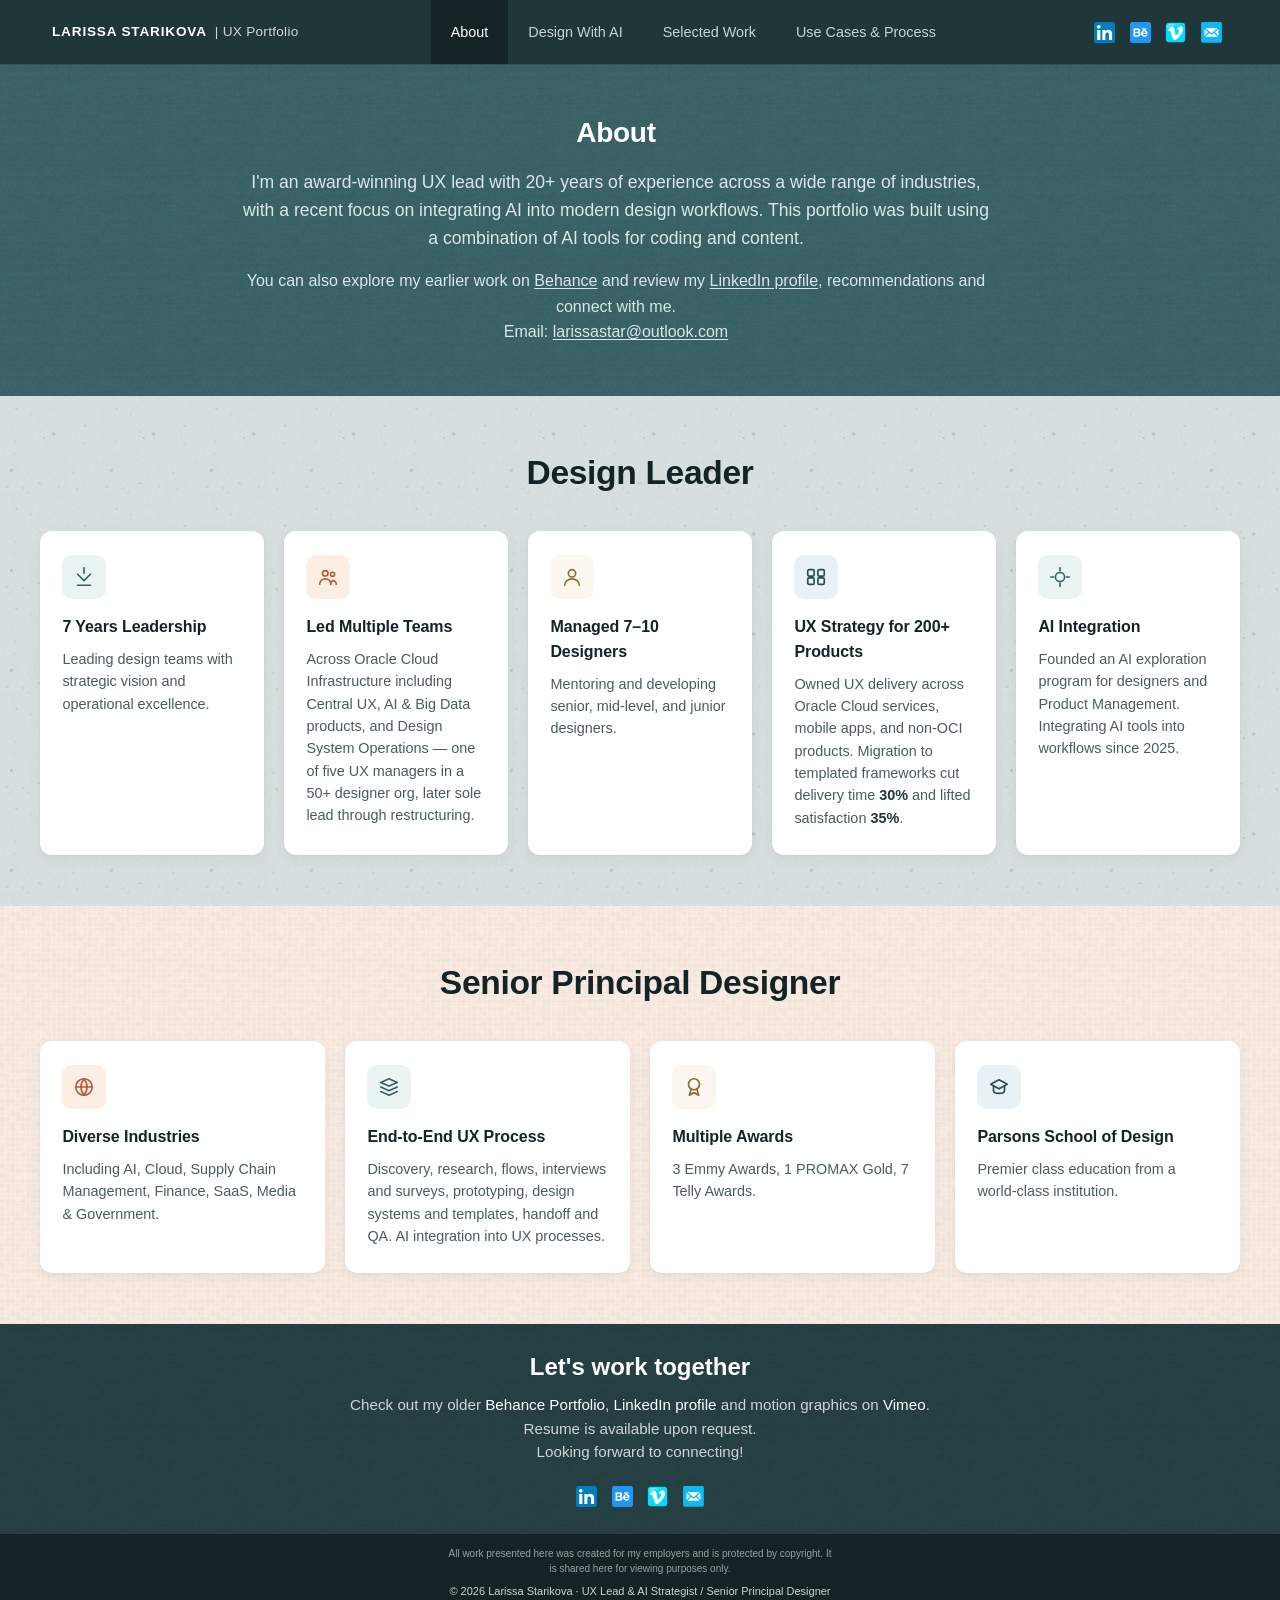
==== index.html @ 0d2e63d5 "hp-top section update" ====
<!DOCTYPE html>
<html lang="en">
<head>
    <meta charset="UTF-8">
    <meta name="viewport" content="width=device-width, initial-scale=1.0">
    <meta name="description" content="UX portfolio of Larissa Starikova — Senior UX Manager and Principal Designer. 20+ years across AI, enterprise, finance, healthcare, and media.">
    <title>Larissa Starikova | UX Portfolio</title>
    <link rel="stylesheet" href="css/style.css">
    <style>
        /* Page-specific styles for About hero */
        .about-hero {
            background-color: #447379;
            background-image: url('../images/textures/cotton.png');
            background-blend-mode: overlay;
            background-repeat: repeat;
            color: #ffffff;
            padding: 3.2rem 1.25rem;
            text-align: center;
        }
        
        .about-hero__inner {
            max-width: var(--max-w);
            margin: 0 auto;
        }
        
        .about-hero__copy {
            max-width: 760px;
            margin: 0 auto;
        }
        
        .about-hero__header {
            font-size: clamp(1.4rem, 2.5vw, 1.75rem);
            font-weight: 700;
            color: #ffffff;
            margin: 0 0 1rem;
            letter-spacing: -0.01em;
            line-height: 1.3;
        }
        
        .about-hero__lead {
            font-size: 1.1rem;
            line-height: 1.6;
            color: #D9E8E9;
            margin: 0 0 1rem;
        }
        
        .about-hero__text {
            font-size: 1rem;
            line-height: 1.6;
            color: #D9E8E9;
            margin: 0 0 1rem;
        }
        
        .about-hero__email {
            font-size: 1rem;
            line-height: 1.6;
            color: #D9E8E9;
            margin: 0;
        }
        
        .about-hero__links {
            font-size: 1rem;
            line-height: 1.6;
            color: #D9E8E9;
            margin: 0.5rem 0 0;
        }
        
        .about-hero__links a {
            color: #D9E8E9;
            text-decoration: underline;
            text-underline-offset: 2px;
        }
        
        .about-hero__links a:hover {
            color: #ffffff;
            text-decoration: underline;
        }
        
        .about-hero__email a {
            color: #D9E8E9;
            text-decoration: underline;
            text-underline-offset: 2px;
        }
        
        .about-hero__email a:hover {
            color: #ffffff;
            text-decoration: underline;
        }
        
        /* Reduce padding on about sections by 20% */
        .about-section {
            padding: 3.2rem 1.25rem;
        }
        
        .about-section--leader {
            position: relative;
            background-color: var(--pastel-mint);
            background-image: url('../images/textures/speckles.png');
            background-blend-mode: multiply;
            background-repeat: repeat;
            z-index: 1;
        }
        
        .about-section--leader::before {
            content: "";
            position: absolute;
            inset: 0;
            background-image: url('../images/textures/speckles.png');
            background-blend-mode: multiply;
            background-repeat: repeat;
            opacity: 0.85;
            pointer-events: none;
            z-index: -1;
        }
        
        .about-section--principal {
            position: relative;
            background-color: var(--pastel-peach);
            background-image: url('../images/textures/mosaic.png');
            background-blend-mode: multiply;
            background-repeat: repeat;
            z-index: 1;
        }
        
        .about-section--principal::before {
            content: "";
            position: absolute;
            inset: 0;
            background-image: url('../images/textures/mosaic.png');
            background-blend-mode: multiply;
            background-repeat: repeat;
            opacity: 0.8;
            pointer-events: none;
            z-index: -1;
        }
        
        .about-section__head {
            text-align: center;
            margin-bottom: 2rem;
        }
    </style>
</head>
<body>

    <a class="skip-link" href="#main">Skip to content</a>

    <!-- =====================================================
         Main Navigation (SHARED COMPONENT)
         ===================================================== -->
    <nav class="main-nav" aria-label="Primary">
        <div class="main-nav__inner">
            <div style="display:flex; align-items:center; gap:.25rem;">
                <button id="menu-toggle" class="menu-toggle" aria-label="Open menu" aria-controls="mobile-menu" aria-expanded="false">
                    <svg xmlns="http://www.w3.org/2000/svg" viewBox="0 0 24 24" fill="none" stroke="currentColor" stroke-width="2" stroke-linecap="round" stroke-linejoin="round" aria-hidden="true">
                        <line x1="4" y1="6" x2="20" y2="6"></line>
                        <line x1="4" y1="12" x2="20" y2="12"></line>
                        <line x1="4" y1="18" x2="20" y2="18"></line>
                    </svg>
                </button>
                <a href="index.html" class="main-nav__brand" style="text-decoration:none; color:inherit;">
                    Larissa Starikova
                    <span class="main-nav__brand-divider" style="color: rgb(255, 255, 255); opacity: 0.8">| UX Portfolio</span>
                </a>
            </div>

            <ul class="main-nav__links" role="menubar">
                <li role="none"><a href="index.html" role="menuitem" class="main-nav__link is-active" aria-current="page">About</a></li>
                <li role="none"><a href="design-ai.html" role="menuitem" class="main-nav__link">Design With AI</a></li>
                <li role="none"><a href="selected-work/" role="menuitem" class="main-nav__link">Selected Work</a></li>
                <li role="none"><a href="use-cases/" role="menuitem" class="main-nav__link">Use Cases &amp; Process</a></li>
            </ul>

            <div class="main-nav__social" aria-label="External profiles">
                <a class="social-link" href="https://www.linkedin.com/in/larissastarikova/" target="_blank" rel="noopener noreferrer" aria-label="LinkedIn">
                    <img src="images/shared/linkedin-logo.svg" alt="LinkedIn" class="social-icon">
                </a>
                <a class="social-link" href="https://www.behance.net/deeporange" target="_blank" rel="noopener noreferrer" aria-label="Behance">
                    <img src="images/shared/behance-good.png" alt="Behance" class="social-icon">
                </a>
                <a class="social-link" href="https://vimeo.com/deeporange/videos" target="_blank" rel="noopener noreferrer" aria-label="Vimeo">
                    <img src="images/shared/vimeo-logo.svg" alt="Vimeo" class="social-icon">
                </a>
                <a class="social-link" href="mailto:larissastar@outlook.com" aria-label="Email">
                    <img src="images/shared/email-icon.svg" alt="Email" class="social-icon">
                </a>
            </div>
        </div>
    </nav>

    <!-- =====================================================
         Mobile Menu (SHARED COMPONENT)
         ===================================================== -->
    <div id="mobile-menu" class="mobile-menu" role="dialog" aria-modal="true" aria-label="Site menu">
        <div class="mobile-menu__head">
            <div class="mobile-menu__brand">
                <div class="mobile-menu__brand-name">Larissa Starikova</div>
                <div class="mobile-menu__brand-sub">UX Portfolio</div>
            </div>
            <button id="mobile-menu-close" class="mobile-menu__close" aria-label="Close menu">
                <svg xmlns="http://www.w3.org/2000/svg" width="24" height="24" viewBox="0 0 24 24" fill="none" stroke="currentColor" stroke-width="2" stroke-linecap="round" stroke-linejoin="round" aria-hidden="true">
                    <line x1="18" y1="6" x2="6" y2="18"></line>
                    <line x1="6" y1="6" x2="18" y2="18"></line>
                </svg>
            </button>
        </div>
        <ul class="mobile-menu__list">
            <li><a href="index.html" class="mobile-menu__link is-active" aria-current="page">About</a></li>
            <li><a href="design-ai.html" class="mobile-menu__link">Design With AI</a></li>
            <li><a href="selected-work/" class="mobile-menu__link">Selected Work</a></li>
            <li><a href="use-cases/" class="mobile-menu__link">Use Cases &amp; Process</a></li>
        </ul>
    </div>

    <!-- =====================================================
         Main Content - About Page
         ===================================================== -->
    <main id="main">

        <!-- About Hero -->
        <section class="about-hero">
            <div class="about-hero__inner">
                <div class="about-hero__copy">
                    <h1 class="about-hero__header">About</h1>
                    <p class="about-hero__lead">I'm an award-winning UX lead with 20+ years of experience across a wide range of industries, with a recent focus on integrating AI into modern design workflows. This portfolio was built using a combination of AI tools for coding and content.</p>
                    <p class="about-hero__links">You can also explore my earlier work on <a href="https://www.behance.net/deeporange" target="_blank" rel="noopener noreferrer">Behance</a> and review my <a href="https://www.linkedin.com/in/larissastarikova/" target="_blank" rel="noopener noreferrer">LinkedIn profile</a>, recommendations and connect with me.</p>
                    <p class="about-hero__email">Email: <a href="mailto:larissastar@outlook.com">larissastar@outlook.com</a></p>
                </div>
            </div>
        </section>

        <!-- Section: Design Leader (mint pastel with speckles texture) -->
        <section class="about-section about-section--leader" aria-labelledby="leader-title">
            <div class="about-section__inner">
                <header class="about-section__head">
                    <h2 class="about-section__title" id="leader-title">Design Leader</h2>
                </header>

                <div class="about-cards about-cards--5">
                    <article class="about-card">
                        <div class="about-card__icon about-card__icon--mint" aria-hidden="true">
                            <svg viewBox="0 0 24 24" width="22" height="22" fill="none" stroke="currentColor" stroke-width="1.8" stroke-linecap="round" stroke-linejoin="round"><path d="M12 2v6"></path><path d="M5 9l7 7 7-7"></path><path d="M5 21h14"></path></svg>
                        </div>
                        <h3 class="about-card__title">7 Years Leadership</h3>
                        <p class="about-card__text">Leading design teams with strategic vision and operational excellence.</p>
                    </article>

                    <article class="about-card">
                        <div class="about-card__icon about-card__icon--peach" aria-hidden="true">
                            <svg viewBox="0 0 24 24" width="22" height="22" fill="none" stroke="currentColor" stroke-width="1.8" stroke-linecap="round" stroke-linejoin="round"><circle cx="9" cy="8" r="3"></circle><circle cx="17" cy="9" r="2.2"></circle><path d="M3 20c0-3.5 2.7-6 6-6s6 2.5 6 6"></path><path d="M15 20c0-2.3 1.5-4 3-4s3 1.7 3 4"></path></svg>
                        </div>
                        <h3 class="about-card__title">Led Multiple Teams</h3>
                        <p class="about-card__text">Across Oracle Cloud Infrastructure including Central UX, AI &amp; Big Data products, and Design System Operations &mdash; one of five UX managers in a 50+ designer org, later sole lead through restructuring.</p>
                    </article>

                    <article class="about-card">
                        <div class="about-card__icon about-card__icon--cream" aria-hidden="true">
                            <svg viewBox="0 0 24 24" width="22" height="22" fill="none" stroke="currentColor" stroke-width="1.8" stroke-linecap="round" stroke-linejoin="round"><circle cx="12" cy="8" r="4"></circle><path d="M4 21c0-4 4-7 8-7s8 3 8 7"></path></svg>
                        </div>
                        <h3 class="about-card__title">Managed 7&ndash;10 Designers</h3>
                        <p class="about-card__text">Mentoring and developing senior, mid-level, and junior designers.</p>
                    </article>

                    <article class="about-card">
                        <div class="about-card__icon about-card__icon--blue" aria-hidden="true">
                            <svg viewBox="0 0 24 24" width="22" height="22" fill="none" stroke="currentColor" stroke-width="1.8" stroke-linecap="round" stroke-linejoin="round"><rect x="3" y="4" width="7" height="7" rx="1.5"></rect><rect x="14" y="4" width="7" height="7" rx="1.5"></rect><rect x="3" y="13" width="7" height="7" rx="1.5"></rect><rect x="14" y="13" width="7" height="7" rx="1.5"></rect></svg>
                        </div>
                        <h3 class="about-card__title">UX Strategy for 200+ Products</h3>
                        <p class="about-card__text">Owned UX delivery across Oracle Cloud services, mobile apps, and non-OCI products. Migration to templated frameworks cut delivery time <strong>30%</strong> and lifted satisfaction <strong>35%</strong>.</p>
                    </article>

                    <article class="about-card">
                        <div class="about-card__icon about-card__icon--mint" aria-hidden="true">
                            <svg viewBox="0 0 24 24" width="22" height="22" fill="none" stroke="currentColor" stroke-width="1.8" stroke-linecap="round" stroke-linejoin="round"><path d="M12 2v3"></path><path d="M12 19v3"></path><path d="M2 12h3"></path><path d="M19 12h3"></path><circle cx="12" cy="12" r="5"></circle></svg>
                        </div>
                        <h3 class="about-card__title">AI Integration</h3>
                        <p class="about-card__text">Founded an AI exploration program for designers and Product Management. Integrating AI tools into workflows since 2025.</p>
                    </article>
                </div>
            </div>
        </section>

        <!-- Section: Senior Principal Designer (peach pastel with mosaic texture) -->
        <section class="about-section about-section--principal" aria-labelledby="principal-title">
            <div class="about-section__inner">
                <header class="about-section__head">
                    <h2 class="about-section__title" id="principal-title">Senior Principal Designer</h2>
                </header>

                <div class="about-cards about-cards--4">
                    <article class="about-card">
                        <div class="about-card__icon about-card__icon--peach" aria-hidden="true">
                            <svg viewBox="0 0 24 24" width="22" height="22" fill="none" stroke="currentColor" stroke-width="1.8" stroke-linecap="round" stroke-linejoin="round"><circle cx="12" cy="12" r="9"></circle><path d="M3 12h18"></path><path d="M12 3a14 14 0 0 1 0 18"></path><path d="M12 3a14 14 0 0 0 0 18"></path></svg>
                        </div>
                        <h3 class="about-card__title">Diverse Industries</h3>
                        <p class="about-card__text">Including AI, Cloud, Supply Chain Management, Finance, SaaS, Media &amp; Government.</p>
                    </article>

                    <article class="about-card">
                        <div class="about-card__icon about-card__icon--mint" aria-hidden="true">
                            <svg viewBox="0 0 24 24" width="22" height="22" fill="none" stroke="currentColor" stroke-width="1.8" stroke-linecap="round" stroke-linejoin="round"><path d="M3 7l9-4 9 4-9 4-9-4z"></path><path d="M3 12l9 4 9-4"></path><path d="M3 17l9 4 9-4"></path></svg>
                        </div>
                        <h3 class="about-card__title">End-to-End UX Process</h3>
                        <p class="about-card__text">Discovery, research, flows, interviews and surveys, prototyping, design systems and templates, handoff and QA. AI integration into UX processes.</p>
                    </article>

                    <article class="about-card">
                        <div class="about-card__icon about-card__icon--cream" aria-hidden="true">
                            <svg viewBox="0 0 24 24" width="22" height="22" fill="none" stroke="currentColor" stroke-width="1.8" stroke-linecap="round" stroke-linejoin="round"><circle cx="12" cy="9" r="6"></circle><path d="M9 14l-2 7 5-3 5 3-2-7"></path></svg>
                        </div>
                        <h3 class="about-card__title">Multiple Awards</h3>
                        <p class="about-card__text">3 Emmy Awards, 1 PROMAX Gold, 7 Telly Awards.</p>
                    </article>

                    <article class="about-card">
                        <div class="about-card__icon about-card__icon--blue" aria-hidden="true">
                            <svg viewBox="0 0 24 24" width="22" height="22" fill="none" stroke="currentColor" stroke-width="1.8" stroke-linecap="round" stroke-linejoin="round"><path d="M3 9l9-5 9 5-9 5-9-5z"></path><path d="M6 11v5c0 1.7 2.7 3 6 3s6-1.3 6-3v-5"></path></svg>
                        </div>
                        <h3 class="about-card__title">Parsons School of Design</h3>
                        <p class="about-card__text">Premier class education from a world-class institution.</p>
                    </article>
                </div>
            </div>
        </section>

    </main>

    <!-- =====================================================
         Footer (SHARED COMPONENT)
         ===================================================== -->
    <footer class="site-footer" aria-labelledby="footer-title">
        <div class="site-footer__band">
            <h2 id="footer-title" class="site-footer__title">Let's work together</h2>
            <p class="site-footer__text">Check out my older <a class="footer-style-link" href="https://www.behance.net/deeporange" target="_blank" rel="noopener noreferrer">Behance Portfolio</a>, <a class="footer-style-link" href="https://www.linkedin.com/in/larissastarikova/" target="_blank" rel="noopener noreferrer">LinkedIn profile</a> and motion graphics on <a class="footer-style-link" href="https://vimeo.com/deeporange/videos" target="_blank" rel="noopener noreferrer">Vimeo</a>.<br>Resume is available upon request.<br>Looking forward to connecting!</p>

            <div class="site-footer__social" aria-label="Get in touch">
                <a class="social-link" href="https://www.linkedin.com/in/larissastarikova/" target="_blank" rel="noopener noreferrer" aria-label="LinkedIn">
                    <img src="images/shared/linkedin-logo.svg" alt="LinkedIn" class="social-icon">
                </a>
                <a class="social-link" href="https://www.behance.net/deeporange" target="_blank" rel="noopener noreferrer" aria-label="Behance">
                    <img src="images/shared/behance-good.png" alt="Behance" class="social-icon">
                </a>
                <a class="social-link" href="https://vimeo.com/deeporange/videos" target="_blank" rel="noopener noreferrer" aria-label="Vimeo">
                    <img src="images/shared/vimeo-logo.svg" alt="Vimeo" class="social-icon">
                </a>
                <a class="social-link" href="mailto:larissastar@outlook.com" aria-label="Email">
                    <img src="images/shared/email-icon.svg" alt="Email" class="social-icon">
                </a>
            </div>
        </div>
        <div class="site-footer__meta">
            <p class="site-footer__disclaimer">All work presented here was created for my employers and is protected by copyright. It is shared here for viewing purposes only.</p>
            <p class="site-footer__copyright">&copy; 2026 Larissa Starikova · UX Lead &amp; AI Strategist / Senior Principal Designer</p>
        </div>
    </footer>

    <!-- Shared Main Script -->
    <script src="js/main.js" defer></script>
</body>
</html>
---- css/style.css ----
/* =====================================================================
   Larissa Starikova — UX Portfolio
   Stylesheet
   ===================================================================== */

:root {
    --c-50:  #eef5f5;
    --c-100: #d9e8e9;
    --c-200: #c4dbde;
    --c-300: #afced2;
    --c-400: #9ac1c6;
    --c-500: #85b5ba;
    --c-600: #70a8ae;
    --c-700: #5b9ba3;
    --c-800: #50878e;
    --c-900: #447379;
    --c-1000: #385f64;
    --c-1100: #2c4b4f;
    --c-1200: #20373a;
    --c-1300: #142325;
    --c-1400: #0b0e0d;

    --bg:           #ffffff;
    --bg-soft:      var(--c-50);
    --surface:      #ffffff;
    --border:       #e3ecee;
    --border-strong:#cfdde0;

    --text:         var(--c-1300);
    --text-muted:   #4a5b5e;
    --text-inverse: #ffffff;

    --nav-bg:       var(--c-1200);
    --nav-bg-active:var(--c-1300);
    --nav-link:     #c8d5d6;
    --nav-link-hover:#ffffff;

    --accent:       var(--c-1000);
    --accent-hover: var(--c-1100);
    --accent-soft:  var(--c-100);

    --font-stack:   Arial, "Helvetica Neue", Helvetica, "Liberation Sans", "Nimbus Sans", sans-serif;

    --max-w:        1200px;
    --nav-h:        64px;
    --subnav-h:     48px;

    --ease:         cubic-bezier(0.2, 0.9, 0.4, 1.05);

    /* Amazon Pharmacy colors */
    --amazon-light-green: #e8f5e9;
    --amazon-light-pink: #fce4ec;
    --amazon-blue-bg: #E6F8FC;
    --amazon-teal-btn: #00a8a1;
    --amazon-teal-btn-hover: #008f89;

    /* Reusable Section Color Palette */
    --bg-subtle-mint:   #F3F8F5;
    --bg-warm-cream:    #FDF6F0;
    --bg-muted-teal:    #D9E8E9;
    --bg-soft-pink:     #FCE4EC;
    --bg-white:         #FFFFFF;
    --bg-soft-lavender: #EFE6EE;
    --bg-sky-blue:      #E6F8FC;
    --bg-pale-sage:     #DFECE7;
}

*,
*::before,
*::after {
    box-sizing: border-box;
}

html {
    -webkit-text-size-adjust: 100%;
    scroll-behavior: smooth;
}

body {
    margin: 0;
    font-family: var(--font-stack);
    font-weight: 400;
    font-style: normal;
    background-color: var(--bg);
    color: var(--text);
    line-height: 1.55;
    -webkit-font-smoothing: antialiased;
    -moz-osx-font-smoothing: grayscale;
    overflow-x: hidden; /* Prevents scrollbars from bleed effects */
}

img,
svg {
    display: block;
    max-width: 100%;
}

/* Social icon sizing */
.social-icon {
    height: 21px;
    width: auto;
    display: block;
    transition: opacity 0.2s var(--ease), transform 0.2s var(--ease);
}

.social-icon--behance {
    filter: brightness(0) saturate(100%) invert(13%) sepia(86%) saturate(6576%) hue-rotate(197deg) brightness(95%) contrast(101%);
}

.social-link:hover .social-icon {
    opacity: 0.75;
    transform: translateY(-2px);
}

a {
    color: var(--accent);
    text-decoration: none;
}

a:hover {
    text-decoration: underline;
}

.regular-link,
.footer-style-link {
    font-weight: 400;
    color: inherit;
    opacity: 0.78;
    text-decoration: none;
    transition: opacity 0.2s var(--ease);
}

.regular-link:hover,
.footer-style-link:hover {
    text-decoration: underline;
    opacity: 1;
}

.skip-link {
    position: absolute;
    top: -100px;
    left: 0;
    background: var(--c-1300);
    color: #fff;
    padding: 0.75rem 1rem;
    z-index: 100;
    font-weight: 700;
}

.skip-link:focus {
    top: 0;
}

:focus-visible {
    outline: 3px solid var(--c-700);
    outline-offset: 2px;
    border-radius: 2px;
}

.container {
    max-width: var(--max-w);
    margin: 0 auto;
    padding: 0 1.25rem;
}

.sr-only {
    position: absolute;
    width: 1px;
    height: 1px;
    padding: 0;
    margin: -1px;
    overflow: hidden;
    clip: rect(0, 0, 0, 0);
    white-space: nowrap;
    border: 0;
}

/* =====================================================================
   Main navigation
   ===================================================================== */
.main-nav {
    position: sticky;
    top: 0;
    z-index: 50;
    width: 100%;
    height: var(--nav-h);
    background-color: var(--nav-bg);
    color: #fff;
    box-shadow: 0 1px 0 rgba(0, 0, 0, 0.15);
}

.main-nav__inner {
    display: flex;
    align-items: center;
    justify-content: space-between;
    height: 100%;
    max-width: var(--max-w);
    margin: 0 auto;
    padding: 0 0.75rem;
    gap: 0.75rem;
}

.main-nav__brand {
    display: flex;
    align-items: center;
    gap: 0.5rem;
    color: #fff;
    font-weight: 700;
    font-size: 0.85rem;
    letter-spacing: 0.06em;
    text-transform: uppercase;
    white-space: nowrap;
}

.main-nav__brand-divider {
    color: var(--c-400);
    font-weight: 400;
    text-transform: none;
    letter-spacing: 0.02em;
}

.menu-toggle {
    display: none;
    background: transparent;
    border: 0;
    color: #fff;
    padding: 0.5rem;
    margin-right: 0.25rem;
    cursor: pointer;
    border-radius: 4px;
}

.menu-toggle:hover {
    background: rgba(255, 255, 255, 0.08);
}

.menu-toggle svg {
    width: 24px;
    height: 24px;
}

.main-nav__links {
    display: flex;
    align-items: stretch;
    height: 100%;
    list-style: none;
    margin: 0;
    padding: 0;
    gap: 0;
}

.main-nav__links > li {
    display: flex;
    align-items: stretch;
    height: 100%;
}

.main-nav__link {
    display: flex;
    align-items: center;
    height: 100%;
    padding: 0 1.25rem;
    color: var(--nav-link);
    font-size: 0.9rem;
    font-weight: 400;
    text-decoration: none;
    white-space: nowrap;
    cursor: pointer;
    transition: color 0.2s var(--ease), background-color 0.2s var(--ease);
    border: 0;
    background: transparent;
    font-family: inherit;
}

.main-nav__link:hover {
    color: var(--nav-link-hover);
    text-decoration: none;
}

.main-nav__link.is-active {
    color: var(--nav-link-hover);
    background-color: var(--nav-bg-active);
}

.main-nav__social {
    display: flex;
    align-items: center;
    gap: 0.1rem;
    flex-shrink: 0;
}

.social-link {
    display: inline-flex;
    align-items: center;
    justify-content: center;
    padding: 0 0.4rem;
    color: var(--nav-link);
    font-size: 0.85rem;
    font-weight: 700;
    text-decoration: none;
    transition: color 0.2s var(--ease);
}

.social-link:hover,
.social-link:focus-visible {
    color: #ffffff;
    background: transparent;
    text-decoration: none;
}

/* =====================================================================
   Mobile menu
   ===================================================================== */
.mobile-menu {
    position: fixed;
    inset: 0;
    z-index: 60;
    background: var(--nav-bg);
    color: #fff;
    transform: translateX(-100%);
    transition: transform 0.3s var(--ease);
    visibility: hidden;
}

.mobile-menu.is-open {
    transform: translateX(0);
    visibility: visible;
}

.mobile-menu__head {
    display: flex;
    justify-content: space-between;
    align-items: flex-start;
    padding: 1rem 1.25rem 0;
}

.mobile-menu__brand {
    line-height: 1.3;
}

.mobile-menu__brand-name {
    font-weight: 700;
    font-size: 1rem;
    letter-spacing: 0.06em;
    text-transform: uppercase;
}

.mobile-menu__brand-sub {
    font-weight: 400;
    font-size: 0.8rem;
    letter-spacing: 0.06em;
    text-transform: uppercase;
    opacity: 0.8;
}

.mobile-menu__close {
    background: transparent;
    border: 0;
    color: #fff;
    padding: 0.5rem;
    cursor: pointer;
    border-radius: 4px;
}

.mobile-menu__close:hover {
    background: rgba(255, 255, 255, 0.08);
}

.mobile-menu__list {
    list-style: none;
    margin: 2rem 0 0;
    padding: 0 1.25rem;
    display: flex;
    flex-direction: column;
    gap: 1.5rem;
}

.mobile-menu__link {
    color: #fff;
    font-size: 1.05rem;
    font-weight: 700;
    cursor: pointer;
    background: transparent;
    border: 0;
    padding: 0;
    text-align: left;
    font-family: inherit;
}

.mobile-menu__link:hover {
    color: var(--c-300);
}

/* =====================================================================
   Secondary (sub) navigation
   ===================================================================== */
.sub-nav {
    position: sticky;
    top: var(--nav-h);
    z-index: 40;
    width: 100%;
    height: var(--subnav-h);
    background-color: var(--bg);
    border-bottom: 1px solid var(--c-1300);
    display: none;
    transition: box-shadow 0.25s var(--ease);
}

.sub-nav.is-visible {
    display: block;
}

.sub-nav.has-shadow {
    box-shadow: 0 2px 6px rgba(0, 0, 0, 0.08);
}

.sub-nav__inner {
    position: relative;
    display: flex;
    align-items: center;
    height: 100%;
    max-width: var(--max-w);
    margin: 0 auto;
    padding: 0 1rem;
}

.sub-nav__scroller {
    flex: 1;
    height: 100%;
    overflow-x: auto;
    scroll-behavior: smooth;
    -ms-overflow-style: none;
    scrollbar-width: none;
}

.sub-nav__scroller::-webkit-scrollbar {
    display: none;
}

.sub-nav__list {
    display: flex;
    align-items: stretch;
    height: 100%;
    list-style: none;
    margin: 0;
    padding: 0;
    white-space: nowrap;
}

.sub-nav__list > li {
    display: flex;
    align-items: stretch;
    height: 100%;
}

.sub-nav__link {
    position: relative;
    display: inline-flex;
    align-items: center;
    height: 100%;
    padding: 0 1.1rem;
    color: var(--c-1100);
    font-size: 0.875rem;
    font-weight: 400;
    text-decoration: none;
    cursor: pointer;
    background: transparent;
    border: 0;
    font-family: inherit;
}

.sub-nav__link:hover {
    color: var(--c-1300);
    text-decoration: none;
}

.sub-nav__link.is-active {
    color: var(--c-1300);
}

.sub-nav__link.is-active::after {
    content: "";
    position: absolute;
    left: 0.4rem;
    right: 0.4rem;
    bottom: -1px;
    height: 3px;
    background-color: var(--c-1300);
}

.sub-nav__arrow {
    position: absolute;
    top: 50%;
    transform: translateY(-50%);
    z-index: 2;
    width: 32px;
    height: 32px;
    background: #fff;
    color: var(--c-1100);
    border: 1px solid var(--border-strong);
    border-radius: 999px;
    box-shadow: 0 1px 3px rgba(0, 0, 0, 0.08);
    display: flex;
    align-items: center;
    justify-content: center;
    cursor: pointer;
    opacity: 0;
    pointer-events: none;
    transition: opacity 0.2s var(--ease), color 0.2s var(--ease);
}

.sub-nav__arrow:hover {
    color: var(--c-1300);
}

.sub-nav__arrow svg {
    width: 16px;
    height: 16px;
}

.sub-nav__arrow.is-visible {
    opacity: 1;
    pointer-events: auto;
}

.sub-nav__arrow--left  { left: 0; }
.sub-nav__arrow--right { right: 0; }

/* =====================================================================
   Pages & Placeholders
   ===================================================================== */
.page {
    display: none;
}

.page.is-active {
    display: block;
}

.placeholder {
    min-height: calc(100vh - var(--nav-h) - var(--subnav-h));
    display: flex;
    align-items: center;
    justify-content: center;
    background: linear-gradient(180deg, var(--c-50) 0%, #ffffff 100%);
    padding: 4rem 1.25rem;
}

.placeholder__inner {
    max-width: 560px;
    text-align: center;
}

.placeholder__eyebrow {
    display: inline-block;
    font-size: 0.72rem;
    font-weight: 700;
    letter-spacing: 0.16em;
    text-transform: uppercase;
    color: var(--c-1000);
    background: var(--c-100);
    padding: 0.4rem 0.8rem;
    border-radius: 999px;
    margin-bottom: 1.25rem;
}

.placeholder__title {
    font-size: clamp(1.75rem, 3.5vw, 2.5rem);
    font-weight: 700;
    color: var(--c-1300);
    margin: 0 0 0.75rem;
    letter-spacing: -0.01em;
}

.placeholder__text {
    color: var(--text-muted);
    font-size: 1rem;
    margin: 0 auto;
    max-width: 44ch;
}

.placeholder__rule {
    width: 48px;
    height: 4px;
    background: var(--c-1000);
    margin: 1.5rem auto 1.25rem;
    border-radius: 2px;
}

/* =====================================================================
   About page
   ===================================================================== */
:root {
    --pastel-mint:  #eaf5f3;
    --pastel-peach: #fdeee4;
    --pastel-cream: #fbf6ee;
    --pastel-blue:  #e8f1f5;
}

.about-hero {
    background-color: #447379;
    background-image: url('../images/textures/cotton.png');
    background-blend-mode: overlay;
    background-repeat: repeat;
    color: #ffffff;
    padding: 3rem 1.25rem 3.5rem;
}

.about-hero__inner {
    max-width: var(--max-w);
    margin: 0 auto;
    display: grid;
    grid-template-columns: 1fr auto;
    align-items: center;
    gap: 3rem;
}

.about-hero__copy {
    max-width: 640px;
}

.about-hero__lead {
    font-size: clamp(1.1rem, 1.8vw, 1.25rem);
    line-height: 1.45;
    color: rgba(255, 255, 255, 0.78);
    margin: 0 0 1.25rem;
    text-wrap: pretty;
    font-weight: 400;
}

.about-hero__lead strong {
    color: #ffffff;
    font-weight: 700;
}

.about-hero__note {
    font-size: 0.9rem;
    line-height: 1.6;
    color: rgba(255, 255, 255, 0.78);
    margin: 0 0 1rem;
    text-wrap: pretty;
}

.about-hero__note-label {
    color: #ffffff;
    font-weight: 700;
}

.about-hero__links {
    font-size: 0.9rem;
    line-height: 1.6;
    margin: 0;
    color: rgba(255, 255, 255, 0.78);
}

.about-hero__links .footer-style-link {
    color: #ffffff;
    opacity: 1;
    font-weight: 400;
}

.about-hero__mark {
    width: 160px;
    height: 160px;
    border-radius: 50%;
    background: linear-gradient(135deg, var(--c-700) 0%, var(--c-900) 100%);
    display: flex;
    align-items: center;
    justify-content: center;
    flex-shrink: 0;
    box-shadow: 0 16px 40px rgba(0, 0, 0, 0.25);
}

.about-hero__mark-inner {
    width: 134px;
    height: 134px;
    border-radius: 50%;
    background: rgba(255, 255, 255, 0.08);
    border: 1px solid rgba(255, 255, 255, 0.2);
    display: flex;
    align-items: center;
    justify-content: center;
    color: #ffffff;
    font-size: 2.4rem;
    font-weight: 700;
    letter-spacing: 0.08em;
}

.about-section {
    padding: 4rem 1.25rem;
}

.about-section--leader {
    position: relative;
    background-color: var(--pastel-mint);
    z-index: 1;
}

.about-section--leader::before {
    content: "";
    position: absolute;
    inset: 0;
    background-image: url('../images/textures/speckles.png');
    background-blend-mode: multiply;
    background-repeat: repeat;
    opacity: 0.85;
    pointer-events: none;
    z-index: -1;
}

.about-section--principal {
    position: relative;
    background-color: var(--pastel-peach);
    z-index: 1;
}

.about-section--principal::before {
    content: "";
    position: absolute;
    inset: 0;
    background-image: url('../images/textures/mosaic.png');
    background-blend-mode: multiply;
    background-repeat: repeat;
    opacity: 0.8;
    pointer-events: none;
    z-index: -1;
}

.about-section__inner {
    max-width: var(--max-w);
    margin: 0 auto;
}

.about-section__head {
    text-align: center;
    margin-bottom: 2.5rem;
}

.about-section__eyebrow {
    display: inline-block;
    font-size: 0.7rem;
    font-weight: 700;
    letter-spacing: 0.2em;
    text-transform: uppercase;
    color: var(--c-1000);
    margin-bottom: 0.6rem;
}

.about-section__title {
    font-size: clamp(1.6rem, 3vw, 2.1rem);
    font-weight: 700;
    color: var(--c-1300);
    margin: 0;
    letter-spacing: -0.01em;
}

.about-cards {
    display: grid;
    gap: 1.25rem;
}

.about-cards--5 {
    grid-template-columns: repeat(5, 1fr);
}

.about-cards--4 {
    grid-template-columns: repeat(4, 1fr);
}

@media (max-width: 1100px) {
    .about-cards--5 { grid-template-columns: repeat(3, 1fr); }
    .about-cards--4 { grid-template-columns: repeat(2, 1fr); }
}

@media (max-width: 700px) {
    .about-cards--5,
    .about-cards--4 { grid-template-columns: 1fr; }
}

.about-card {
    background: #ffffff;
    border-radius: 12px;
    padding: 1.5rem 1.4rem 1.6rem;
    box-shadow: 0 1px 2px rgba(20, 35, 37, 0.04), 0 4px 14px rgba(20, 35, 37, 0.05);
    transition: transform 0.25s var(--ease), box-shadow 0.25s var(--ease);
}

.about-card:hover {
    transform: translateY(-2px);
    box-shadow: 0 1px 2px rgba(20, 35, 37, 0.05), 0 10px 24px rgba(20, 35, 37, 0.08);
}

.about-card__icon {
    width: 44px;
    height: 44px;
    border-radius: 10px;
    display: flex;
    align-items: center;
    justify-content: center;
    margin-bottom: 1rem;
}

.about-card__icon--mint  { background: var(--pastel-mint);  color: var(--c-1000); }
.about-card__icon--peach { background: var(--pastel-peach); color: #b35a3a; }
.about-card__icon--cream { background: var(--pastel-cream); color: #8a6e2f; }
.about-card__icon--blue  { background: var(--pastel-blue);  color: var(--c-1100); }

.about-card__title {
    font-size: 1rem;
    font-weight: 700;
    color: var(--c-1300);
    margin: 0 0 0.5rem;
    letter-spacing: -0.005em;
}

.about-card__text {
    font-size: 0.9rem;
    line-height: 1.55;
    color: var(--text-muted);
    margin: 0;
    text-wrap: pretty;
}

.about-card__text strong {
    color: var(--c-1200);
    font-weight: 700;
}

/* =====================================================================
   Design with AI page
   ===================================================================== */
.design-ai-hero {
    background: var(--amazon-light-green);
    padding: 3.5rem 1.25rem 3rem;
    text-align: center;
}

.design-ai-title {
    font-size: clamp(1.6rem, 3vw, 2.1rem);
    font-weight: 700;
    color: var(--c-1300);
    margin: 0 0 1rem;
    letter-spacing: -0.01em;
}

.design-ai-overview {
    font-size: 1.1rem;
    line-height: 1.6;
    color: var(--text-muted);
    max-width: 760px;
    margin: 0 auto;
}

.design-ai-section {
    padding: 3rem 0 4rem;
    background: var(--amazon-blue-bg);
}

.design-ai-cards {
    display: grid;
    grid-template-columns: repeat(4, 1fr);
    gap: 1.5rem;
}

@media (max-width: 1100px) {
    .design-ai-cards {
        grid-template-columns: repeat(2, 1fr);
    }
}

@media (max-width: 640px) {
    .design-ai-cards {
        grid-template-columns: 1fr;
    }
}

.design-ai-card {
    background: #ffffff;
    border-radius: 12px;
    overflow: hidden;
    box-shadow: 0 2px 8px rgba(20, 35, 37, 0.08);
    transition: transform 0.25s var(--ease), box-shadow 0.25s var(--ease);
    display: flex;
    flex-direction: column;
}

.design-ai-card:hover {
    transform: translateY(-4px);
    box-shadow: 0 4px 16px rgba(20, 35, 37, 0.12);
}

.design-ai-card__image {
    width: 100%;
    aspect-ratio: 16/9;
    overflow: hidden;
    background: var(--bg-soft);
}

.design-ai-card__thumb {
    width: 100%;
    height: 100%;
    object-fit: cover;
    display: block;
}

.design-ai-card__content {
    padding: 1.25rem;
    flex: 1;
    display: flex;
    flex-direction: column;
}

.design-ai-card__title {
    font-size: 1.1rem;
    font-weight: 700;
    color: var(--c-1300);
    margin: 0 0 0.6rem;
    letter-spacing: -0.005em;
}

.design-ai-card__text {
    font-size: 0.9rem;
    line-height: 1.5;
    color: var(--text-muted);
    margin: 0 0 0.75rem;
    flex: 1;
}

.design-ai-card__tools {
    font-size: 0.8rem;
    color: var(--c-1100);
    margin: 0 0 0.75rem;
    line-height: 1.4;
}

.design-ai-card__note {
    font-style: italic;
    color: var(--text-muted);
    font-size: 0.8rem;
    margin-top: 0.5rem;
}

.design-ai-btn {
    display: inline-block;
    background: var(--amazon-teal-btn);
    color: #ffffff;
    font-family: Arial, sans-serif;
    font-weight: 400;
    font-size: 0.9rem;
    padding: 0.65rem 1.25rem;
    border: none;
    border-radius: 4px;
    text-decoration: none;
    cursor: pointer;
    transition: background 0.2s var(--ease), transform 0.1s var(--ease);
    margin-top: auto;
    text-align: center;
}

.design-ai-btn:hover {
    background: var(--amazon-teal-btn-hover);
    text-decoration: none;
    transform: translateY(-1px);
}

.design-ai-btn:active {
    transform: translateY(0);
}

/* =====================================================================
   Dashboard page
   ===================================================================== */
.dashboard-hero {
    background: var(--c-1200);
    color: #ffffff;
    padding: 2.5rem 1.25rem 2rem;
}

.dashboard-title {
    font-size: clamp(1.5rem, 3vw, 2rem);
    font-weight: 700;
    margin: 0 0 0.5rem;
    color: #ffffff;
}

.dashboard-subtitle {
    font-size: 0.9rem;
    color: rgba(255, 255, 255, 0.78);
    margin: 0;
}

.dashboard-content {
    padding: 2rem 0 3rem;
    background: var(--bg);
}

.dashboard-grid {
    display: grid;
    grid-template-columns: repeat(2, 1fr);
    gap: 1.5rem;
}

@media (max-width: 900px) {
    .dashboard-grid {
        grid-template-columns: 1fr;
    }
}

.dashboard-widget {
    background: #ffffff;
    border-radius: 12px;
    box-shadow: 0 2px 8px rgba(20, 35, 37, 0.08);
    overflow: hidden;
}

.widget-header {
    display: flex;
    justify-content: space-between;
    align-items: center;
    padding: 1rem 1.25rem;
    border-bottom: 1px solid var(--border);
    background: var(--bg-soft);
}

.widget-header h3 {
    font-size: 1rem;
    font-weight: 600;
    color: var(--c-1300);
    margin: 0;
}

.widget-filter {
    background: transparent;
    border: 1px solid var(--border-strong);
    border-radius: 4px;
    padding: 0.35rem 0.75rem;
    font-size: 0.85rem;
    color: var(--c-1100);
    cursor: pointer;
    transition: background 0.2s var(--ease);
}

.widget-filter:hover {
    background: var(--c-100);
}

.widget-body {
    padding: 1.25rem;
}

.dashboard-footer {
    padding: 1.5rem 0 2.5rem;
    text-align: center;
    background: var(--bg);
}

.dashboard-back-btn {
    background: var(--c-1200);
    color: #ffffff;
    font-family: Arial, sans-serif;
    font-weight: 400;
    font-size: 0.95rem;
    padding: 0.75rem 2rem;
    border: none;
    border-radius: 6px;
    cursor: pointer;
    transition: background 0.2s var(--ease);
}

.dashboard-back-btn:hover {
    background: var(--c-1300);
}

/* =====================================================================
   Footer
   ===================================================================== */
.site-footer {
    background-color: var(--c-1100);
    background-image: url('../images/textures/cotton.png');
    background-blend-mode: overlay;
    background-repeat: repeat;
    color: rgba(255, 255, 255, 0.8);
    text-align: center;
}

.site-footer__band {
    padding: 1.5rem 1.25rem 1.25rem;
}

.site-footer__title {
    font-size: 1.5rem;
    font-weight: 700;
    margin: 0 0 0.5rem;
    color: #ffffff;
}

.site-footer__text {
    color: rgba(255, 255, 255, 0.78);
    margin: 0 auto 1rem;
    max-width: 90ch;
    font-size: 0.95rem;
    line-height: 1.55;
}

.site-footer__text .footer-style-link {
    color: #ffffff;
    opacity: 1;
    font-weight: 400;
}

.site-footer__link {
    color: #ffffff;
    font-weight: 700;
    text-decoration: none;
}

.site-footer__link:hover,
.site-footer__link:focus-visible {
    text-decoration: underline;
}

.site-footer__social {
    display: flex;
    justify-content: center;
    align-items: center;
    gap: 0.1rem;
    margin-top: 0.6rem;
}

.site-footer__social .social-link {
    color: rgba(255, 255, 255, 0.8);
    font-size: 1rem;
    padding: 0.4rem;
}

.site-footer__social .social-link:hover,
.site-footer__social .social-link:focus-visible {
    color: #ffffff;
    background: transparent;
    text-decoration: none;
}

.site-footer__meta {
    background: var(--c-1300);
    padding: 0.8rem 1.25rem 0.9rem;
}

.site-footer__disclaimer {
    color: #9aa3a5;
    font-size: 10px;
    line-height: 1.5;
    margin: 0 auto 0.4rem;
    max-width: 70ch;
}

.site-footer__copyright {
    color: rgba(255, 255, 255, 0.8);
    font-size: 11px;
    margin: 0;
}

/* About responsive */
@media (max-width: 640px) {
    .about-hero__inner {
        grid-template-columns: 1fr;
        text-align: left;
    }

    .about-hero__mark {
        width: 110px;
        height: 110px;
    }

    .about-hero__mark-inner {
        width: 92px;
        height: 92px;
        font-size: 1.6rem;
    }
}

/* =====================================================================
   Responsive
   ===================================================================== */
@media (max-width: 860px) {
    .menu-toggle {
        display: inline-flex;
        align-items: center;
        justify-content: center;
    }

    .main-nav__brand {
        display: none;
    }

    .main-nav__links {
        display: none;
    }

    .main-nav__inner {
        justify-content: space-between;
    }
}

@media (max-width: 480px) {
    .main-nav__social {
        gap: 0;
    }

    .social-link {
        padding: 0 0.35rem;
    }
}

@media (prefers-reduced-motion: reduce) {
    *,
    *::before,
    *::after {
        animation-duration: 0.01ms !important;
        animation-iteration-count: 1 !important;
        transition-duration: 0.01ms !important;
        scroll-behavior: auto !important;
    }
}

/* =====================================================================
   Layout Patterns & Section Backgrounds (Reusable)
   ===================================================================== */

/* 1. Hero / Overview Section */
.content-hero {
    padding: 5rem 1.25rem 4rem;
    text-align: center;
    background-color: var(--bg-subtle-mint);
    border-bottom: 1px solid var(--c-100);
}

.content-hero__title {
    font-size: clamp(1.6rem, 3vw, 2.1rem);
    font-weight: 700;
    color: var(--c-1300);
    margin: 0 0 1rem;
    letter-spacing: -0.01em;
    line-height: 1.3;
}

.content-hero__text {
    font-size: 1rem;
    line-height: 1.6;
    color: var(--text-muted);
    max-width: 760px;
    margin: 0 auto 1.5rem;
}

/* Paragraph variant — matches Design With AI hero (max-width 760px, centered, muted). */
.content-hero__paragraph {
    font-size: 1.1rem;
    line-height: 1.6;
    color: var(--text-muted);
    max-width: 760px;
    margin: 0 auto 1rem;
}

.content-hero__paragraph:last-child {
    margin-bottom: 0;
}

.content-hero__note {
    font-size: 0.95rem;
    color: var(--c-900);
    max-width: 700px;
    margin: 0 auto;
    line-height: 1.6;
}

.content-hero__note strong {
    color: var(--c-1200);
    font-weight: 700;
}

/* Inline links inside hero paragraphs and content blocks. */
.inline-link {
    color: var(--accent);
    text-decoration: underline;
    text-underline-offset: 2px;
    text-decoration-thickness: 1px;
    transition: color 0.15s var(--ease);
}

.inline-link:hover,
.inline-link:focus-visible {
    color: var(--c-1300);
    text-decoration: underline;
}

/* 2. Two-Column Layouts (Text/Image) */
.content-wrapper {
    display: grid;
    grid-template-columns: 1fr 1fr;
    gap: 4rem;
    align-items: start;
    max-width: var(--max-w);
    margin: 0 auto;
}

/* Content Block Styles */
.content-block {
    padding-top: 0.5rem;
}

.content-block__title {
    font-size: clamp(1.6rem, 3vw, 2.1rem);
    font-weight: 700;
    color: var(--c-1300);
    margin: 0 0 1rem;
    letter-spacing: -0.01em;
    line-height: 1.3;
}

.content-block__text {
    font-size: 1rem;
    color: var(--text-muted);
    line-height: 1.6;
    margin: 0 0 1.25rem;
}

.content-block__text strong {
    color: var(--c-1200);
    font-weight: 700;
}

/* Image Styles (No shadow, no radius, no background) */
.image-placeholder {
    width: 100%;
    height: auto;
    display: block;
    border-radius: 0;
    box-shadow: none;
    background: transparent;
}

/* Modifier: Image on Left */
.content-wrapper--img-left > .content-block { order: 2; }
.content-wrapper--img-left > .image-placeholder { order: 1; }

/* 3. Centered Layout (Text Left-Aligned, Full-Width Image Below) */
.content-wrapper--img-center {
    display: grid;
    grid-template-columns: 1fr;
    gap: 2.5rem;
    max-width: var(--max-w);
    margin: 0 auto;
    text-align: left;
}

.content-wrapper--img-center .content-block {
    max-width: 100%;
    text-align: left;
}

/* 4. Card Grid */
.card-grid {
    display: grid;
    grid-template-columns: repeat(3, 1fr);
    gap: 2rem;
    max-width: var(--max-w);
    margin: 0 auto;
}

.card {
    background: white;
    border-radius: 12px;
    padding: 2rem;
    border: 2px solid var(--border);
    transition: all 0.3s ease;
}

.card:hover {
    box-shadow: 0 8px 24px rgba(0,0,0,0.08);
    border-color: var(--amazon-teal-btn);
}

.card__icon {
    width: 48px;
    height: 48px;
    background: var(--c-900);
    border-radius: 8px;
    margin-bottom: 1.25rem;
    display: flex;
    align-items: center;
    justify-content: center;
    color: white;
    font-size: 1.25rem;
}

.card__title {
    font-size: 1.125rem;
    font-weight: 600;
    color: var(--c-1300);
    margin: 0 0 0.75rem;
}

.card__text {
    font-size: 0.9375rem;
    color: var(--text-muted);
    line-height: 1.6;
    margin: 0;
}

/* Link Utilities */
.simple-link {
    display: inline-flex;
    align-items: center;
    gap: 0.5rem;
    color: var(--amazon-teal-btn);
    font-weight: 600;
    text-decoration: none;
    font-size: 0.95rem;
}

.simple-link:hover {
    text-decoration: underline;
}

/* Section Backgrounds - Flexible Utilities */
.content-section {
    padding: 6rem 1.25rem;
}

.bg-subtle-mint   { background-color: var(--bg-subtle-mint); }
.bg-warm-cream    { background-color: var(--bg-warm-cream); }
.bg-muted-teal    { background-color: var(--bg-muted-teal); }
.bg-soft-pink     { background-color: var(--bg-soft-pink); }
.bg-white         { background-color: var(--bg-white); }
.bg-soft-lavender { background-color: var(--bg-soft-lavender); }
.bg-sky-blue      { background-color: var(--bg-sky-blue); }
.bg-pale-sage     { background-color: var(--bg-pale-sage); }

/* Full-Bleed Modifiers */
/* These pull the image to the viewport edge while keeping the wrapper centered */
.content-section--bleed-left .image-placeholder {
    margin-left: calc(-50vw + (var(--max-w) / 2));
}

.content-section--bleed-right .image-placeholder {
    margin-right: calc(-50vw + (var(--max-w) / 2));
}

/* Responsive */
@media (max-width: 1024px) {
    .content-wrapper {
        grid-template-columns: 1fr;
        gap: 2.5rem;
    }
    
    /* Reset order on mobile for natural stacking */
    .content-wrapper--img-left > .content-block { order: 1; }
    .content-wrapper--img-left > .image-placeholder { order: 2; }
    
    /* Disable bleed on mobile to prevent scroll issues */
    .content-section--bleed-left .image-placeholder,
    .content-section--bleed-right .image-placeholder {
        margin-left: 0;
        margin-right: 0;
    }
    
    .card-grid {
        grid-template-columns: repeat(2, 1fr);
    }
}

@media (max-width: 768px) {
    .content-section {
        padding: 4.5rem 1.25rem;
    }
    
    .card-grid {
        grid-template-columns: 1fr;
    }
}
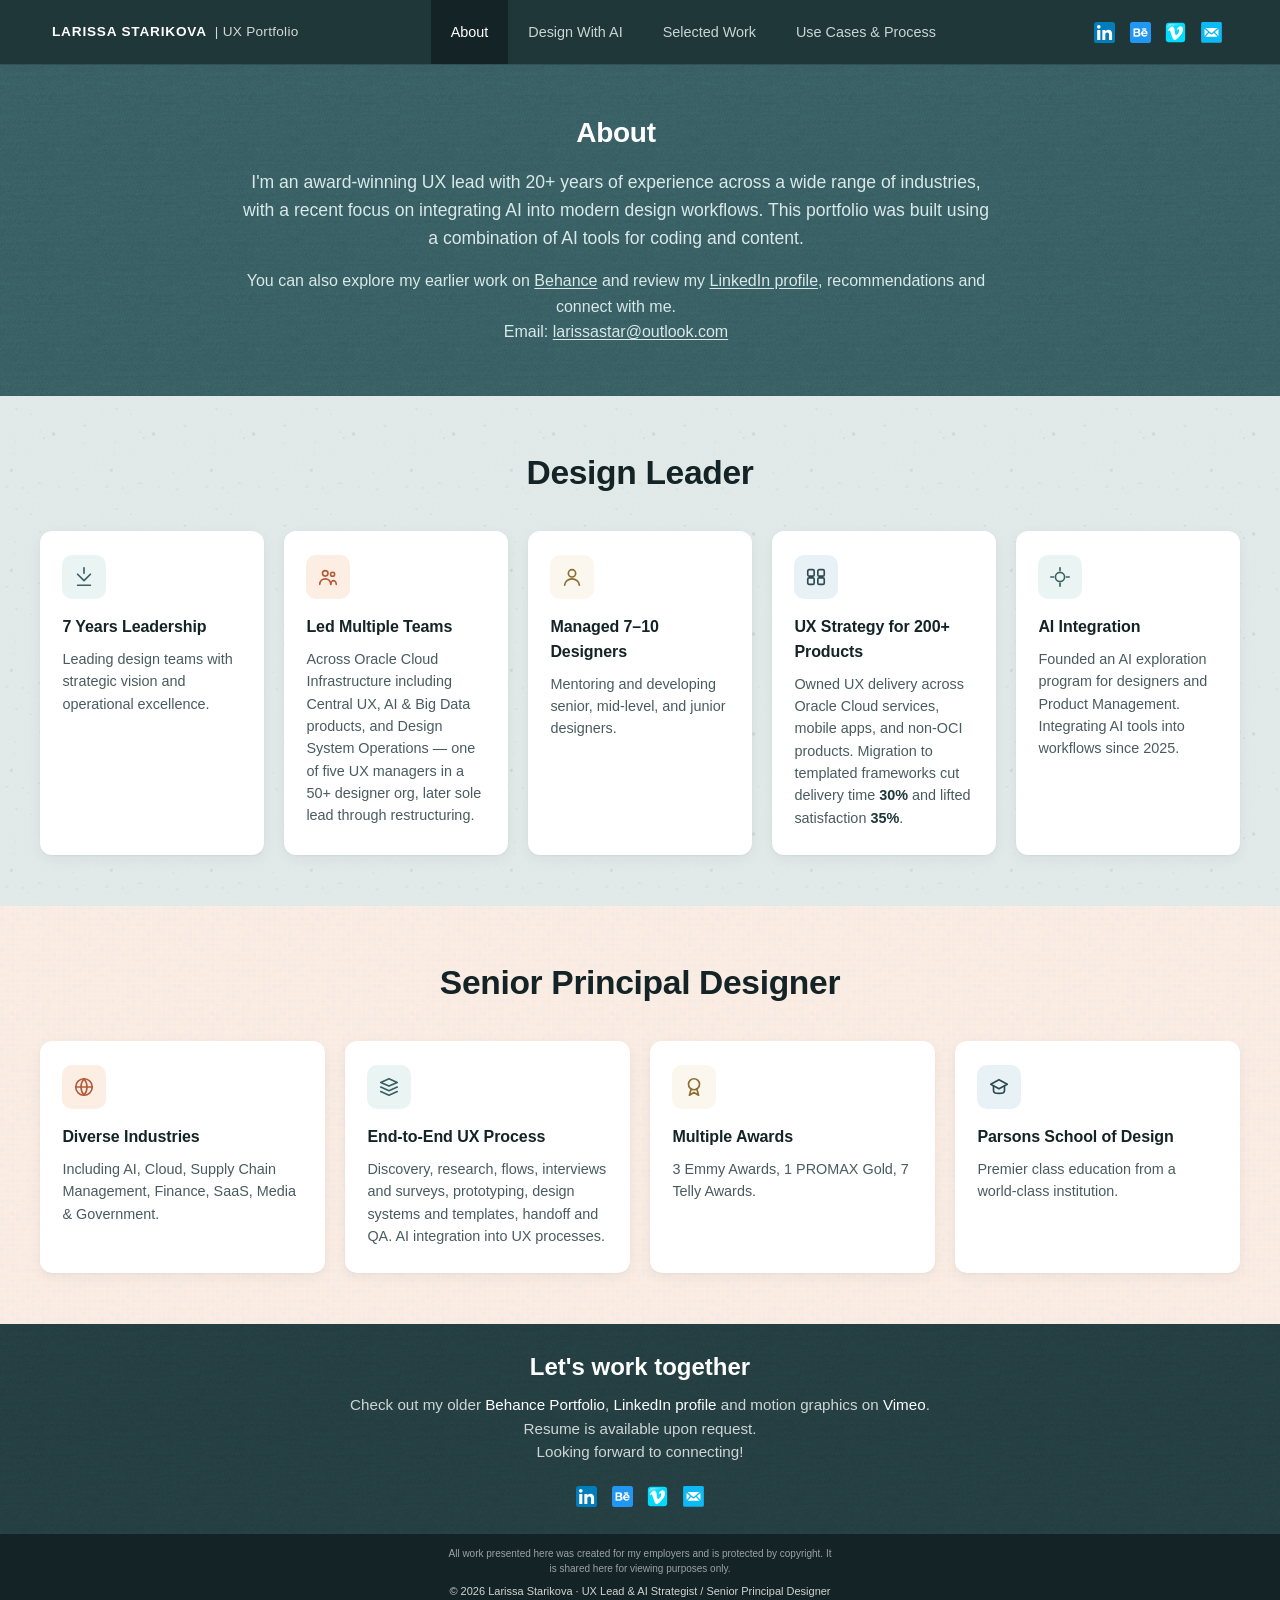
==== commit 44ac7be3: "hp and ai chat updates" ====
--- a/index.html
+++ b/index.html
@@ -7,7 +7,7 @@
     <title>Larissa Starikova | UX Portfolio</title>
     <link rel="stylesheet" href="css/style.css">
     <style>
-        /* Page-specific styles for About hero */
+        /* Page-specific styles for About hero - only hero section overrides */
         .about-hero {
             background-color: #447379;
             background-image: url('../images/textures/cotton.png');
@@ -44,13 +44,6 @@
             margin: 0 0 1rem;
         }
         
-        .about-hero__text {
-            font-size: 1rem;
-            line-height: 1.6;
-            color: #D9E8E9;
-            margin: 0 0 1rem;
-        }
-        
         .about-hero__email {
             font-size: 1rem;
             line-height: 1.6;
@@ -87,51 +80,12 @@
             text-decoration: underline;
         }
         
-        /* Reduce padding on about sections by 20% */
+        /* DO NOT override about-section--leader or about-section--principal here */
+        /* They will use the textures from global CSS */
+        
+        /* Reduce padding on about sections by 20% only - keep textures from global CSS */
         .about-section {
             padding: 3.2rem 1.25rem;
-        }
-        
-        .about-section--leader {
-            position: relative;
-            background-color: var(--pastel-mint);
-            background-image: url('../images/textures/speckles.png');
-            background-blend-mode: multiply;
-            background-repeat: repeat;
-            z-index: 1;
-        }
-        
-        .about-section--leader::before {
-            content: "";
-            position: absolute;
-            inset: 0;
-            background-image: url('../images/textures/speckles.png');
-            background-blend-mode: multiply;
-            background-repeat: repeat;
-            opacity: 0.85;
-            pointer-events: none;
-            z-index: -1;
-        }
-        
-        .about-section--principal {
-            position: relative;
-            background-color: var(--pastel-peach);
-            background-image: url('../images/textures/mosaic.png');
-            background-blend-mode: multiply;
-            background-repeat: repeat;
-            z-index: 1;
-        }
-        
-        .about-section--principal::before {
-            content: "";
-            position: absolute;
-            inset: 0;
-            background-image: url('../images/textures/mosaic.png');
-            background-blend-mode: multiply;
-            background-repeat: repeat;
-            opacity: 0.8;
-            pointer-events: none;
-            z-index: -1;
         }
         
         .about-section__head {
@@ -144,9 +98,7 @@
 
     <a class="skip-link" href="#main">Skip to content</a>
 
-    <!-- =====================================================
-         Main Navigation (SHARED COMPONENT)
-         ===================================================== -->
+    <!-- Main Navigation -->
     <nav class="main-nav" aria-label="Primary">
         <div class="main-nav__inner">
             <div style="display:flex; align-items:center; gap:.25rem;">
@@ -187,9 +139,7 @@
         </div>
     </nav>
 
-    <!-- =====================================================
-         Mobile Menu (SHARED COMPONENT)
-         ===================================================== -->
+    <!-- Mobile Menu -->
     <div id="mobile-menu" class="mobile-menu" role="dialog" aria-modal="true" aria-label="Site menu">
         <div class="mobile-menu__head">
             <div class="mobile-menu__brand">
@@ -211,9 +161,7 @@
         </ul>
     </div>
 
-    <!-- =====================================================
-         Main Content - About Page
-         ===================================================== -->
+    <!-- Main Content - About Page -->
     <main id="main">
 
         <!-- About Hero -->
@@ -228,7 +176,7 @@
             </div>
         </section>
 
-        <!-- Section: Design Leader (mint pastel with speckles texture) -->
+        <!-- Section: Design Leader (textures come from global CSS) -->
         <section class="about-section about-section--leader" aria-labelledby="leader-title">
             <div class="about-section__inner">
                 <header class="about-section__head">
@@ -279,7 +227,7 @@
             </div>
         </section>
 
-        <!-- Section: Senior Principal Designer (peach pastel with mosaic texture) -->
+        <!-- Section: Senior Principal Designer (textures come from global CSS) -->
         <section class="about-section about-section--principal" aria-labelledby="principal-title">
             <div class="about-section__inner">
                 <header class="about-section__head">
@@ -324,9 +272,7 @@
 
     </main>
 
-    <!-- =====================================================
-         Footer (SHARED COMPONENT)
-         ===================================================== -->
+    <!-- Footer -->
     <footer class="site-footer" aria-labelledby="footer-title">
         <div class="site-footer__band">
             <h2 id="footer-title" class="site-footer__title">Let's work together</h2>
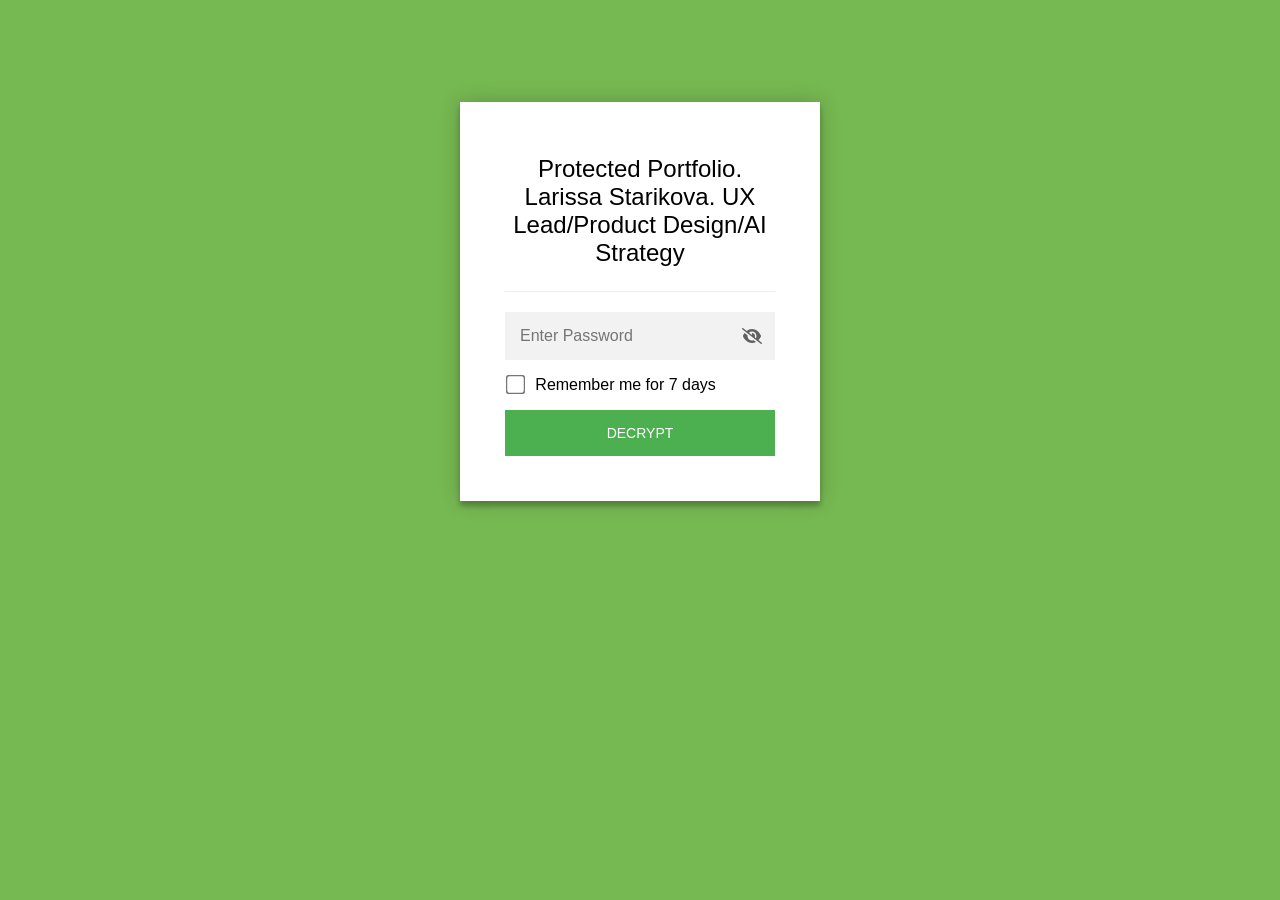
==== commit 589f9aa6: "password protected hp" ====
--- a/index.html
+++ b/index.html
@@ -1,305 +1,895 @@
+
 <!DOCTYPE html>
-<html lang="en">
-<head>
-    <meta charset="UTF-8">
-    <meta name="viewport" content="width=device-width, initial-scale=1.0">
-    <meta name="description" content="UX portfolio of Larissa Starikova — Senior UX Manager and Principal Designer. 20+ years across AI, enterprise, finance, healthcare, and media.">
-    <title>Larissa Starikova | UX Portfolio</title>
-    <link rel="stylesheet" href="css/style.css">
-    <style>
-        /* Page-specific styles for About hero - only hero section overrides */
-        .about-hero {
-            background-color: #447379;
-            background-image: url('../images/textures/cotton.png');
-            background-blend-mode: overlay;
-            background-repeat: repeat;
-            color: #ffffff;
-            padding: 3.2rem 1.25rem;
-            text-align: center;
-        }
-        
-        .about-hero__inner {
-            max-width: var(--max-w);
-            margin: 0 auto;
-        }
-        
-        .about-hero__copy {
-            max-width: 760px;
-            margin: 0 auto;
-        }
-        
-        .about-hero__header {
-            font-size: clamp(1.4rem, 2.5vw, 1.75rem);
-            font-weight: 700;
-            color: #ffffff;
-            margin: 0 0 1rem;
-            letter-spacing: -0.01em;
-            line-height: 1.3;
-        }
-        
-        .about-hero__lead {
-            font-size: 1.1rem;
-            line-height: 1.6;
-            color: #D9E8E9;
-            margin: 0 0 1rem;
-        }
-        
-        .about-hero__email {
-            font-size: 1rem;
-            line-height: 1.6;
-            color: #D9E8E9;
-            margin: 0;
-        }
-        
-        .about-hero__links {
-            font-size: 1rem;
-            line-height: 1.6;
-            color: #D9E8E9;
-            margin: 0.5rem 0 0;
-        }
-        
-        .about-hero__links a {
-            color: #D9E8E9;
-            text-decoration: underline;
-            text-underline-offset: 2px;
-        }
-        
-        .about-hero__links a:hover {
-            color: #ffffff;
-            text-decoration: underline;
-        }
-        
-        .about-hero__email a {
-            color: #D9E8E9;
-            text-decoration: underline;
-            text-underline-offset: 2px;
-        }
-        
-        .about-hero__email a:hover {
-            color: #ffffff;
-            text-decoration: underline;
-        }
-        
-        /* DO NOT override about-section--leader or about-section--principal here */
-        /* They will use the textures from global CSS */
-        
-        /* Reduce padding on about sections by 20% only - keep textures from global CSS */
-        .about-section {
-            padding: 3.2rem 1.25rem;
-        }
-        
-        .about-section__head {
-            text-align: center;
-            margin-bottom: 2rem;
-        }
-    </style>
-</head>
-<body>
-
-    <a class="skip-link" href="#main">Skip to content</a>
-
-    <!-- Main Navigation -->
-    <nav class="main-nav" aria-label="Primary">
-        <div class="main-nav__inner">
-            <div style="display:flex; align-items:center; gap:.25rem;">
-                <button id="menu-toggle" class="menu-toggle" aria-label="Open menu" aria-controls="mobile-menu" aria-expanded="false">
-                    <svg xmlns="http://www.w3.org/2000/svg" viewBox="0 0 24 24" fill="none" stroke="currentColor" stroke-width="2" stroke-linecap="round" stroke-linejoin="round" aria-hidden="true">
-                        <line x1="4" y1="6" x2="20" y2="6"></line>
-                        <line x1="4" y1="12" x2="20" y2="12"></line>
-                        <line x1="4" y1="18" x2="20" y2="18"></line>
-                    </svg>
-                </button>
-                <a href="index.html" class="main-nav__brand" style="text-decoration:none; color:inherit;">
-                    Larissa Starikova
-                    <span class="main-nav__brand-divider" style="color: rgb(255, 255, 255); opacity: 0.8">| UX Portfolio</span>
-                </a>
-            </div>
-
-            <ul class="main-nav__links" role="menubar">
-                <li role="none"><a href="index.html" role="menuitem" class="main-nav__link is-active" aria-current="page">About</a></li>
-                <li role="none"><a href="design-ai.html" role="menuitem" class="main-nav__link">Design With AI</a></li>
-                <li role="none"><a href="selected-work/" role="menuitem" class="main-nav__link">Selected Work</a></li>
-                <li role="none"><a href="use-cases/" role="menuitem" class="main-nav__link">Use Cases &amp; Process</a></li>
-            </ul>
-
-            <div class="main-nav__social" aria-label="External profiles">
-                <a class="social-link" href="https://www.linkedin.com/in/larissastarikova/" target="_blank" rel="noopener noreferrer" aria-label="LinkedIn">
-                    <img src="images/shared/linkedin-logo.svg" alt="LinkedIn" class="social-icon">
-                </a>
-                <a class="social-link" href="https://www.behance.net/deeporange" target="_blank" rel="noopener noreferrer" aria-label="Behance">
-                    <img src="images/shared/behance-good.png" alt="Behance" class="social-icon">
-                </a>
-                <a class="social-link" href="https://vimeo.com/deeporange/videos" target="_blank" rel="noopener noreferrer" aria-label="Vimeo">
-                    <img src="images/shared/vimeo-logo.svg" alt="Vimeo" class="social-icon">
-                </a>
-                <a class="social-link" href="mailto:larissastar@outlook.com" aria-label="Email">
-                    <img src="images/shared/email-icon.svg" alt="Email" class="social-icon">
-                </a>
+<html class="staticrypt-html">
+    <head>
+        <meta charset="utf-8" />
+        <title>Protected Portfolio. Larissa Starikova. UX Lead/Product Design/AI Strategy</title>
+        <meta name="viewport" content="width=device-width, initial-scale=1" />
+
+        <!-- do not cache this page -->
+        <meta http-equiv="cache-control" content="max-age=0" />
+        <meta http-equiv="cache-control" content="no-cache" />
+        <meta http-equiv="expires" content="0" />
+        <meta http-equiv="expires" content="Tue, 01 Jan 1980 1:00:00 GMT" />
+        <meta http-equiv="pragma" content="no-cache" />
+
+        <style>
+            .staticrypt-hr {
+                margin-top: 20px;
+                margin-bottom: 20px;
+                border: 0;
+                border-top: 1px solid #eee;
+            }
+
+            .staticrypt-page {
+                width: 360px;
+                padding: 8% 0 0;
+                margin: auto;
+                box-sizing: border-box;
+            }
+
+            .staticrypt-form {
+                position: relative;
+                z-index: 1;
+                background: #ffffff;
+                max-width: 360px;
+                margin: 0 auto 100px;
+                padding: 45px;
+                text-align: center;
+                box-shadow: 0 0 20px 0 rgba(0, 0, 0, 0.2), 0 5px 5px 0 rgba(0, 0, 0, 0.24);
+            }
+
+            .staticrypt-form input[type="password"],
+            input[type="text"] {
+                background: inherit;
+                border: 0;
+                box-sizing: border-box; /* This ensures padding is included in the total width */
+                font-size: 14px;
+                outline: 0;
+                padding: 15px 30px 15px 15px; /* Adjust the padding to ensure there is space for the icon */
+                width: 100%;
+            }
+
+            .staticrypt-password-container {
+                position: relative;
+                outline: 0;
+                background: #f2f2f2;
+                width: 100%;
+                border: 0;
+                margin: 0 0 15px;
+                box-sizing: border-box;
+            }
+
+            .staticrypt-toggle-password-visibility {
+                cursor: pointer;
+                height: 20px;
+                opacity: 60%;
+                padding: 13px;
+                position: absolute;
+                right: 0;
+                top: 50%;
+                transform: translateY(-50%);
+                width: 20px;
+            }
+
+            .staticrypt-form .staticrypt-decrypt-button {
+                text-transform: uppercase;
+                outline: 0;
+                background: #4CAF50;
+                width: 100%;
+                border: 0;
+                padding: 15px;
+                color: #ffffff;
+                font-size: 14px;
+                cursor: pointer;
+            }
+
+            .staticrypt-form .staticrypt-decrypt-button:hover,
+            .staticrypt-form .staticrypt-decrypt-button:active,
+            .staticrypt-form .staticrypt-decrypt-button:focus {
+                background: #4CAF50;
+                filter: brightness(92%);
+            }
+
+            .staticrypt-html {
+                height: 100%;
+            }
+
+            .staticrypt-body {
+                height: 100%;
+                margin: 0;
+            }
+
+            .staticrypt-content {
+                height: 100%;
+                margin-bottom: 1em;
+                background: #76B852;
+                font-family: "Arial", sans-serif;
+                -webkit-font-smoothing: antialiased;
+                -moz-osx-font-smoothing: grayscale;
+            }
+
+            .staticrypt-instructions {
+                margin-top: -1em;
+                margin-bottom: 1em;
+            }
+
+            .staticrypt-title {
+                font-size: 1.5em;
+            }
+
+            label.staticrypt-remember {
+                display: flex;
+                align-items: center;
+                margin-bottom: 1em;
+            }
+
+            .staticrypt-remember input[type="checkbox"] {
+                transform: scale(1.5);
+                margin-right: 1em;
+            }
+
+            .hidden {
+                display: none !important;
+            }
+
+            .staticrypt-spinner-container {
+                height: 100%;
+                display: flex;
+                align-items: center;
+                justify-content: center;
+            }
+
+            .staticrypt-spinner {
+                display: inline-block;
+                width: 2rem;
+                height: 2rem;
+                vertical-align: text-bottom;
+                border: 0.25em solid gray;
+                border-right-color: transparent;
+                border-radius: 50%;
+                -webkit-animation: spinner-border 0.75s linear infinite;
+                animation: spinner-border 0.75s linear infinite;
+                animation-duration: 0.75s;
+                animation-timing-function: linear;
+                animation-delay: 0s;
+                animation-iteration-count: infinite;
+                animation-direction: normal;
+                animation-fill-mode: none;
+                animation-play-state: running;
+                animation-name: spinner-border;
+            }
+
+            @keyframes spinner-border {
+                100% {
+                    transform: rotate(360deg);
+                }
+            }
+
+            @media screen and (-webkit-min-device-pixel-ratio: 0) {
+                .staticrypt-form input[type="password"],
+                input[type="text"] {
+                    font-size: 16px;
+                }
+            }
+        </style>
+    </head>
+
+    <body class="staticrypt-body">
+        <div id="staticrypt_loading" class="staticrypt-spinner-container">
+            <div class="staticrypt-spinner"></div>
+        </div>
+
+        <div id="staticrypt_content" class="staticrypt-content hidden">
+            <div class="staticrypt-page">
+                <div class="staticrypt-form">
+                    <div class="staticrypt-instructions">
+                        <p class="staticrypt-title">Protected Portfolio. Larissa Starikova. UX Lead/Product Design/AI Strategy</p>
+                        <p></p>
+                    </div>
+
+                    <hr class="staticrypt-hr" />
+
+                    <form id="staticrypt-form" action="#" method="post">
+                        <div class="staticrypt-password-container">
+                            <input
+                                id="staticrypt-password"
+                                type="password"
+                                name="password"
+                                placeholder="Enter Password"
+                                autofocus
+                            />
+
+                            <img
+                                class="staticrypt-toggle-password-visibility"
+                                alt="template_toggle_show"
+                                title="template_toggle_show"
+                                src="[data-uri]"
+                            />
+                        </div>
+
+                        <label id="staticrypt-remember-label" class="staticrypt-remember hidden">
+                            <input id="staticrypt-remember" type="checkbox" name="remember" />
+                            Remember me for 7 days
+                        </label>
+
+                        <input type="submit" class="staticrypt-decrypt-button" value="DECRYPT" />
+                    </form>
+                </div>
             </div>
         </div>
-    </nav>
-
-    <!-- Mobile Menu -->
-    <div id="mobile-menu" class="mobile-menu" role="dialog" aria-modal="true" aria-label="Site menu">
-        <div class="mobile-menu__head">
-            <div class="mobile-menu__brand">
-                <div class="mobile-menu__brand-name">Larissa Starikova</div>
-                <div class="mobile-menu__brand-sub">UX Portfolio</div>
-            </div>
-            <button id="mobile-menu-close" class="mobile-menu__close" aria-label="Close menu">
-                <svg xmlns="http://www.w3.org/2000/svg" width="24" height="24" viewBox="0 0 24 24" fill="none" stroke="currentColor" stroke-width="2" stroke-linecap="round" stroke-linejoin="round" aria-hidden="true">
-                    <line x1="18" y1="6" x2="6" y2="18"></line>
-                    <line x1="6" y1="6" x2="18" y2="18"></line>
-                </svg>
-            </button>
-        </div>
-        <ul class="mobile-menu__list">
-            <li><a href="index.html" class="mobile-menu__link is-active" aria-current="page">About</a></li>
-            <li><a href="design-ai.html" class="mobile-menu__link">Design With AI</a></li>
-            <li><a href="selected-work/" class="mobile-menu__link">Selected Work</a></li>
-            <li><a href="use-cases/" class="mobile-menu__link">Use Cases &amp; Process</a></li>
-        </ul>
-    </div>
-
-    <!-- Main Content - About Page -->
-    <main id="main">
-
-        <!-- About Hero -->
-        <section class="about-hero">
-            <div class="about-hero__inner">
-                <div class="about-hero__copy">
-                    <h1 class="about-hero__header">About</h1>
-                    <p class="about-hero__lead">I'm an award-winning UX lead with 20+ years of experience across a wide range of industries, with a recent focus on integrating AI into modern design workflows. This portfolio was built using a combination of AI tools for coding and content.</p>
-                    <p class="about-hero__links">You can also explore my earlier work on <a href="https://www.behance.net/deeporange" target="_blank" rel="noopener noreferrer">Behance</a> and review my <a href="https://www.linkedin.com/in/larissastarikova/" target="_blank" rel="noopener noreferrer">LinkedIn profile</a>, recommendations and connect with me.</p>
-                    <p class="about-hero__email">Email: <a href="mailto:larissastar@outlook.com">larissastar@outlook.com</a></p>
-                </div>
-            </div>
-        </section>
-
-        <!-- Section: Design Leader (textures come from global CSS) -->
-        <section class="about-section about-section--leader" aria-labelledby="leader-title">
-            <div class="about-section__inner">
-                <header class="about-section__head">
-                    <h2 class="about-section__title" id="leader-title">Design Leader</h2>
-                </header>
-
-                <div class="about-cards about-cards--5">
-                    <article class="about-card">
-                        <div class="about-card__icon about-card__icon--mint" aria-hidden="true">
-                            <svg viewBox="0 0 24 24" width="22" height="22" fill="none" stroke="currentColor" stroke-width="1.8" stroke-linecap="round" stroke-linejoin="round"><path d="M12 2v6"></path><path d="M5 9l7 7 7-7"></path><path d="M5 21h14"></path></svg>
-                        </div>
-                        <h3 class="about-card__title">7 Years Leadership</h3>
-                        <p class="about-card__text">Leading design teams with strategic vision and operational excellence.</p>
-                    </article>
-
-                    <article class="about-card">
-                        <div class="about-card__icon about-card__icon--peach" aria-hidden="true">
-                            <svg viewBox="0 0 24 24" width="22" height="22" fill="none" stroke="currentColor" stroke-width="1.8" stroke-linecap="round" stroke-linejoin="round"><circle cx="9" cy="8" r="3"></circle><circle cx="17" cy="9" r="2.2"></circle><path d="M3 20c0-3.5 2.7-6 6-6s6 2.5 6 6"></path><path d="M15 20c0-2.3 1.5-4 3-4s3 1.7 3 4"></path></svg>
-                        </div>
-                        <h3 class="about-card__title">Led Multiple Teams</h3>
-                        <p class="about-card__text">Across Oracle Cloud Infrastructure including Central UX, AI &amp; Big Data products, and Design System Operations &mdash; one of five UX managers in a 50+ designer org, later sole lead through restructuring.</p>
-                    </article>
-
-                    <article class="about-card">
-                        <div class="about-card__icon about-card__icon--cream" aria-hidden="true">
-                            <svg viewBox="0 0 24 24" width="22" height="22" fill="none" stroke="currentColor" stroke-width="1.8" stroke-linecap="round" stroke-linejoin="round"><circle cx="12" cy="8" r="4"></circle><path d="M4 21c0-4 4-7 8-7s8 3 8 7"></path></svg>
-                        </div>
-                        <h3 class="about-card__title">Managed 7&ndash;10 Designers</h3>
-                        <p class="about-card__text">Mentoring and developing senior, mid-level, and junior designers.</p>
-                    </article>
-
-                    <article class="about-card">
-                        <div class="about-card__icon about-card__icon--blue" aria-hidden="true">
-                            <svg viewBox="0 0 24 24" width="22" height="22" fill="none" stroke="currentColor" stroke-width="1.8" stroke-linecap="round" stroke-linejoin="round"><rect x="3" y="4" width="7" height="7" rx="1.5"></rect><rect x="14" y="4" width="7" height="7" rx="1.5"></rect><rect x="3" y="13" width="7" height="7" rx="1.5"></rect><rect x="14" y="13" width="7" height="7" rx="1.5"></rect></svg>
-                        </div>
-                        <h3 class="about-card__title">UX Strategy for 200+ Products</h3>
-                        <p class="about-card__text">Owned UX delivery across Oracle Cloud services, mobile apps, and non-OCI products. Migration to templated frameworks cut delivery time <strong>30%</strong> and lifted satisfaction <strong>35%</strong>.</p>
-                    </article>
-
-                    <article class="about-card">
-                        <div class="about-card__icon about-card__icon--mint" aria-hidden="true">
-                            <svg viewBox="0 0 24 24" width="22" height="22" fill="none" stroke="currentColor" stroke-width="1.8" stroke-linecap="round" stroke-linejoin="round"><path d="M12 2v3"></path><path d="M12 19v3"></path><path d="M2 12h3"></path><path d="M19 12h3"></path><circle cx="12" cy="12" r="5"></circle></svg>
-                        </div>
-                        <h3 class="about-card__title">AI Integration</h3>
-                        <p class="about-card__text">Founded an AI exploration program for designers and Product Management. Integrating AI tools into workflows since 2025.</p>
-                    </article>
-                </div>
-            </div>
-        </section>
-
-        <!-- Section: Senior Principal Designer (textures come from global CSS) -->
-        <section class="about-section about-section--principal" aria-labelledby="principal-title">
-            <div class="about-section__inner">
-                <header class="about-section__head">
-                    <h2 class="about-section__title" id="principal-title">Senior Principal Designer</h2>
-                </header>
-
-                <div class="about-cards about-cards--4">
-                    <article class="about-card">
-                        <div class="about-card__icon about-card__icon--peach" aria-hidden="true">
-                            <svg viewBox="0 0 24 24" width="22" height="22" fill="none" stroke="currentColor" stroke-width="1.8" stroke-linecap="round" stroke-linejoin="round"><circle cx="12" cy="12" r="9"></circle><path d="M3 12h18"></path><path d="M12 3a14 14 0 0 1 0 18"></path><path d="M12 3a14 14 0 0 0 0 18"></path></svg>
-                        </div>
-                        <h3 class="about-card__title">Diverse Industries</h3>
-                        <p class="about-card__text">Including AI, Cloud, Supply Chain Management, Finance, SaaS, Media &amp; Government.</p>
-                    </article>
-
-                    <article class="about-card">
-                        <div class="about-card__icon about-card__icon--mint" aria-hidden="true">
-                            <svg viewBox="0 0 24 24" width="22" height="22" fill="none" stroke="currentColor" stroke-width="1.8" stroke-linecap="round" stroke-linejoin="round"><path d="M3 7l9-4 9 4-9 4-9-4z"></path><path d="M3 12l9 4 9-4"></path><path d="M3 17l9 4 9-4"></path></svg>
-                        </div>
-                        <h3 class="about-card__title">End-to-End UX Process</h3>
-                        <p class="about-card__text">Discovery, research, flows, interviews and surveys, prototyping, design systems and templates, handoff and QA. AI integration into UX processes.</p>
-                    </article>
-
-                    <article class="about-card">
-                        <div class="about-card__icon about-card__icon--cream" aria-hidden="true">
-                            <svg viewBox="0 0 24 24" width="22" height="22" fill="none" stroke="currentColor" stroke-width="1.8" stroke-linecap="round" stroke-linejoin="round"><circle cx="12" cy="9" r="6"></circle><path d="M9 14l-2 7 5-3 5 3-2-7"></path></svg>
-                        </div>
-                        <h3 class="about-card__title">Multiple Awards</h3>
-                        <p class="about-card__text">3 Emmy Awards, 1 PROMAX Gold, 7 Telly Awards.</p>
-                    </article>
-
-                    <article class="about-card">
-                        <div class="about-card__icon about-card__icon--blue" aria-hidden="true">
-                            <svg viewBox="0 0 24 24" width="22" height="22" fill="none" stroke="currentColor" stroke-width="1.8" stroke-linecap="round" stroke-linejoin="round"><path d="M3 9l9-5 9 5-9 5-9-5z"></path><path d="M6 11v5c0 1.7 2.7 3 6 3s6-1.3 6-3v-5"></path></svg>
-                        </div>
-                        <h3 class="about-card__title">Parsons School of Design</h3>
-                        <p class="about-card__text">Premier class education from a world-class institution.</p>
-                    </article>
-                </div>
-            </div>
-        </section>
-
-    </main>
-
-    <!-- Footer -->
-    <footer class="site-footer" aria-labelledby="footer-title">
-        <div class="site-footer__band">
-            <h2 id="footer-title" class="site-footer__title">Let's work together</h2>
-            <p class="site-footer__text">Check out my older <a class="footer-style-link" href="https://www.behance.net/deeporange" target="_blank" rel="noopener noreferrer">Behance Portfolio</a>, <a class="footer-style-link" href="https://www.linkedin.com/in/larissastarikova/" target="_blank" rel="noopener noreferrer">LinkedIn profile</a> and motion graphics on <a class="footer-style-link" href="https://vimeo.com/deeporange/videos" target="_blank" rel="noopener noreferrer">Vimeo</a>.<br>Resume is available upon request.<br>Looking forward to connecting!</p>
-
-            <div class="site-footer__social" aria-label="Get in touch">
-                <a class="social-link" href="https://www.linkedin.com/in/larissastarikova/" target="_blank" rel="noopener noreferrer" aria-label="LinkedIn">
-                    <img src="images/shared/linkedin-logo.svg" alt="LinkedIn" class="social-icon">
-                </a>
-                <a class="social-link" href="https://www.behance.net/deeporange" target="_blank" rel="noopener noreferrer" aria-label="Behance">
-                    <img src="images/shared/behance-good.png" alt="Behance" class="social-icon">
-                </a>
-                <a class="social-link" href="https://vimeo.com/deeporange/videos" target="_blank" rel="noopener noreferrer" aria-label="Vimeo">
-                    <img src="images/shared/vimeo-logo.svg" alt="Vimeo" class="social-icon">
-                </a>
-                <a class="social-link" href="mailto:larissastar@outlook.com" aria-label="Email">
-                    <img src="images/shared/email-icon.svg" alt="Email" class="social-icon">
-                </a>
-            </div>
-        </div>
-        <div class="site-footer__meta">
-            <p class="site-footer__disclaimer">All work presented here was created for my employers and is protected by copyright. It is shared here for viewing purposes only.</p>
-            <p class="site-footer__copyright">&copy; 2026 Larissa Starikova · UX Lead &amp; AI Strategist / Senior Principal Designer</p>
-        </div>
-    </footer>
-
-    <!-- Shared Main Script -->
-    <script src="js/main.js" defer></script>
-</body>
-</html>+
+        <script>
+            // these variables will be filled when generating the file - the template format is 'variable_name'
+            const staticryptInitiator = 
+            ((function(){
+  const exports = {};
+  const cryptoEngine = ((function(){
+  const exports = {};
+  const { subtle } = crypto;
+
+const IV_BITS = 16 * 8;
+const HEX_BITS = 4;
+const ENCRYPTION_ALGO = "AES-CBC";
+
+/**
+ * Translates between utf8 encoded hexadecimal strings
+ * and Uint8Array bytes.
+ */
+const HexEncoder = {
+    /**
+     * hex string -> bytes
+     * @param {string} hexString
+     * @returns {Uint8Array}
+     */
+    parse: function (hexString) {
+        if (hexString.length % 2 !== 0) throw "Invalid hexString";
+        const arrayBuffer = new Uint8Array(hexString.length / 2);
+
+        for (let i = 0; i < hexString.length; i += 2) {
+            const byteValue = parseInt(hexString.substring(i, i + 2), 16);
+            if (isNaN(byteValue)) {
+                throw "Invalid hexString";
+            }
+            arrayBuffer[i / 2] = byteValue;
+        }
+        return arrayBuffer;
+    },
+
+    /**
+     * bytes -> hex string
+     * @param {Uint8Array} bytes
+     * @returns {string}
+     */
+    stringify: function (bytes) {
+        const hexBytes = [];
+
+        for (let i = 0; i < bytes.length; ++i) {
+            let byteString = bytes[i].toString(16);
+            if (byteString.length < 2) {
+                byteString = "0" + byteString;
+            }
+            hexBytes.push(byteString);
+        }
+        return hexBytes.join("");
+    },
+};
+
+/**
+ * Translates between utf8 strings and Uint8Array bytes.
+ */
+const UTF8Encoder = {
+    parse: function (str) {
+        return new TextEncoder().encode(str);
+    },
+
+    stringify: function (bytes) {
+        return new TextDecoder().decode(bytes);
+    },
+};
+
+/**
+ * Salt and encrypt a msg with a password.
+ */
+async function encrypt(msg, hashedPassword) {
+    // Must be 16 bytes, unpredictable, and preferably cryptographically random. However, it need not be secret.
+    // https://developer.mozilla.org/en-US/docs/Web/API/SubtleCrypto/encrypt#parameters
+    const iv = crypto.getRandomValues(new Uint8Array(IV_BITS / 8));
+
+    const key = await subtle.importKey("raw", HexEncoder.parse(hashedPassword), ENCRYPTION_ALGO, false, ["encrypt"]);
+
+    const encrypted = await subtle.encrypt(
+        {
+            name: ENCRYPTION_ALGO,
+            iv: iv,
+        },
+        key,
+        UTF8Encoder.parse(msg)
+    );
+
+    // iv will be 32 hex characters, we prepend it to the ciphertext for use in decryption
+    return HexEncoder.stringify(iv) + HexEncoder.stringify(new Uint8Array(encrypted));
+}
+exports.encrypt = encrypt;
+
+/**
+ * Decrypt a salted msg using a password.
+ *
+ * @param {string} encryptedMsg
+ * @param {string} hashedPassword
+ * @returns {Promise<string>}
+ */
+async function decrypt(encryptedMsg, hashedPassword) {
+    const ivLength = IV_BITS / HEX_BITS;
+    const iv = HexEncoder.parse(encryptedMsg.substring(0, ivLength));
+    const encrypted = encryptedMsg.substring(ivLength);
+
+    const key = await subtle.importKey("raw", HexEncoder.parse(hashedPassword), ENCRYPTION_ALGO, false, ["decrypt"]);
+
+    const outBuffer = await subtle.decrypt(
+        {
+            name: ENCRYPTION_ALGO,
+            iv: iv,
+        },
+        key,
+        HexEncoder.parse(encrypted)
+    );
+
+    return UTF8Encoder.stringify(new Uint8Array(outBuffer));
+}
+exports.decrypt = decrypt;
+
+/**
+ * Salt and hash the password so it can be stored in localStorage without opening a password reuse vulnerability.
+ *
+ * @param {string} password
+ * @param {string} salt
+ * @returns {Promise<string>}
+ */
+async function hashPassword(password, salt) {
+    // we hash the password in multiple steps, each adding more iterations. This is because we used to allow less
+    // iterations, so for backward compatibility reasons, we need to support going from that to more iterations.
+    let hashedPassword = await hashLegacyRound(password, salt);
+
+    hashedPassword = await hashSecondRound(hashedPassword, salt);
+
+    return hashThirdRound(hashedPassword, salt);
+}
+exports.hashPassword = hashPassword;
+
+/**
+ * This hashes the password with 1k iterations. This is a low number, we need this function to support backwards
+ * compatibility.
+ *
+ * @param {string} password
+ * @param {string} salt
+ * @returns {Promise<string>}
+ */
+function hashLegacyRound(password, salt) {
+    return pbkdf2(password, salt, 1000, "SHA-1");
+}
+exports.hashLegacyRound = hashLegacyRound;
+
+/**
+ * Add a second round of iterations. This is because we used to use 1k, so for backwards compatibility with
+ * remember-me/autodecrypt links, we need to support going from that to more iterations.
+ *
+ * @param hashedPassword
+ * @param salt
+ * @returns {Promise<string>}
+ */
+function hashSecondRound(hashedPassword, salt) {
+    return pbkdf2(hashedPassword, salt, 14000, "SHA-256");
+}
+exports.hashSecondRound = hashSecondRound;
+
+/**
+ * Add a third round of iterations to bring total number to 600k. This is because we used to use 1k, then 15k, so for
+ * backwards compatibility with remember-me/autodecrypt links, we need to support going from that to more iterations.
+ *
+ * @param hashedPassword
+ * @param salt
+ * @returns {Promise<string>}
+ */
+function hashThirdRound(hashedPassword, salt) {
+    return pbkdf2(hashedPassword, salt, 585000, "SHA-256");
+}
+exports.hashThirdRound = hashThirdRound;
+
+/**
+ * Salt and hash the password so it can be stored in localStorage without opening a password reuse vulnerability.
+ *
+ * @param {string} password
+ * @param {string} salt
+ * @param {int} iterations
+ * @param {string} hashAlgorithm
+ * @returns {Promise<string>}
+ */
+async function pbkdf2(password, salt, iterations, hashAlgorithm) {
+    const key = await subtle.importKey("raw", UTF8Encoder.parse(password), "PBKDF2", false, ["deriveBits"]);
+
+    const keyBytes = await subtle.deriveBits(
+        {
+            name: "PBKDF2",
+            hash: hashAlgorithm,
+            iterations,
+            salt: UTF8Encoder.parse(salt),
+        },
+        key,
+        256
+    );
+
+    return HexEncoder.stringify(new Uint8Array(keyBytes));
+}
+
+function generateRandomSalt() {
+    const bytes = crypto.getRandomValues(new Uint8Array(128 / 8));
+
+    return HexEncoder.stringify(new Uint8Array(bytes));
+}
+exports.generateRandomSalt = generateRandomSalt;
+
+async function signMessage(hashedPassword, message) {
+    const key = await subtle.importKey(
+        "raw",
+        HexEncoder.parse(hashedPassword),
+        {
+            name: "HMAC",
+            hash: "SHA-256",
+        },
+        false,
+        ["sign"]
+    );
+    const signature = await subtle.sign("HMAC", key, UTF8Encoder.parse(message));
+
+    return HexEncoder.stringify(new Uint8Array(signature));
+}
+exports.signMessage = signMessage;
+
+function getRandomAlphanum() {
+    const possibleCharacters = "abcdefghijklmnopqrstuvwxyzABCDEFGHIJKLMNOPQRSTUVWXYZ0123456789";
+
+    let byteArray;
+    let parsedInt;
+
+    // Keep generating new random bytes until we get a value that falls
+    // within a range that can be evenly divided by possibleCharacters.length
+    do {
+        byteArray = crypto.getRandomValues(new Uint8Array(1));
+        // extract the lowest byte to get an int from 0 to 255 (probably unnecessary, since we're only generating 1 byte)
+        parsedInt = byteArray[0] & 0xff;
+    } while (parsedInt >= 256 - (256 % possibleCharacters.length));
+
+    // Take the modulo of the parsed integer to get a random number between 0 and totalLength - 1
+    const randomIndex = parsedInt % possibleCharacters.length;
+
+    return possibleCharacters[randomIndex];
+}
+
+/**
+ * Generate a random string of a given length.
+ *
+ * @param {int} length
+ * @returns {string}
+ */
+function generateRandomString(length) {
+    let randomString = "";
+
+    for (let i = 0; i < length; i++) {
+        randomString += getRandomAlphanum();
+    }
+
+    return randomString;
+}
+exports.generateRandomString = generateRandomString;
+
+  return exports;
+})());
+const codec = ((function(){
+  const exports = {};
+  /**
+ * Initialize the codec with the provided cryptoEngine - this return functions to encode and decode messages.
+ *
+ * @param cryptoEngine - the engine to use for encryption / decryption
+ */
+function init(cryptoEngine) {
+    const exports = {};
+
+    /**
+     * Top-level function for encoding a message.
+     * Includes password hashing, encryption, and signing.
+     *
+     * @param {string} msg
+     * @param {string} password
+     * @param {string} salt
+     *
+     * @returns {string} The encoded text
+     */
+    async function encode(msg, password, salt) {
+        const hashedPassword = await cryptoEngine.hashPassword(password, salt);
+
+        const encrypted = await cryptoEngine.encrypt(msg, hashedPassword);
+
+        // we use the hashed password in the HMAC because this is effectively what will be used a password (so we can store
+        // it in localStorage safely, we don't use the clear text password)
+        const hmac = await cryptoEngine.signMessage(hashedPassword, encrypted);
+
+        return hmac + encrypted;
+    }
+    exports.encode = encode;
+
+    /**
+     * Encode using a password that has already been hashed. This is useful to encode multiple messages in a row, that way
+     * we don't need to hash the password multiple times.
+     *
+     * @param {string} msg
+     * @param {string} hashedPassword
+     *
+     * @returns {string} The encoded text
+     */
+    async function encodeWithHashedPassword(msg, hashedPassword) {
+        const encrypted = await cryptoEngine.encrypt(msg, hashedPassword);
+
+        // we use the hashed password in the HMAC because this is effectively what will be used a password (so we can store
+        // it in localStorage safely, we don't use the clear text password)
+        const hmac = await cryptoEngine.signMessage(hashedPassword, encrypted);
+
+        return hmac + encrypted;
+    }
+    exports.encodeWithHashedPassword = encodeWithHashedPassword;
+
+    /**
+     * Top-level function for decoding a message.
+     * Includes signature check and decryption.
+     *
+     * @param {string} signedMsg
+     * @param {string} hashedPassword
+     * @param {string} salt
+     * @param {int} backwardCompatibleAttempt
+     * @param {string} originalPassword
+     *
+     * @returns {Object} {success: true, decoded: string} | {success: false, message: string}
+     */
+    async function decode(signedMsg, hashedPassword, salt, backwardCompatibleAttempt = 0, originalPassword = "") {
+        const encryptedHMAC = signedMsg.substring(0, 64);
+        const encryptedMsg = signedMsg.substring(64);
+        const decryptedHMAC = await cryptoEngine.signMessage(hashedPassword, encryptedMsg);
+
+        if (decryptedHMAC !== encryptedHMAC) {
+            // we have been raising the number of iterations in the hashing algorithm multiple times, so to support the old
+            // remember-me/autodecrypt links we need to try bringing the old hashes up to speed.
+            originalPassword = originalPassword || hashedPassword;
+            if (backwardCompatibleAttempt === 0) {
+                const updatedHashedPassword = await cryptoEngine.hashThirdRound(originalPassword, salt);
+
+                return decode(signedMsg, updatedHashedPassword, salt, backwardCompatibleAttempt + 1, originalPassword);
+            }
+            if (backwardCompatibleAttempt === 1) {
+                let updatedHashedPassword = await cryptoEngine.hashSecondRound(originalPassword, salt);
+                updatedHashedPassword = await cryptoEngine.hashThirdRound(updatedHashedPassword, salt);
+
+                return decode(signedMsg, updatedHashedPassword, salt, backwardCompatibleAttempt + 1, originalPassword);
+            }
+
+            return { success: false, message: "Signature mismatch" };
+        }
+
+        return {
+            success: true,
+            decoded: await cryptoEngine.decrypt(encryptedMsg, hashedPassword),
+        };
+    }
+    exports.decode = decode;
+
+    return exports;
+}
+exports.init = init;
+
+  return exports;
+})());
+const decode = codec.init(cryptoEngine).decode;
+
+/**
+ * Initialize the staticrypt module, that exposes functions callbable by the password_template.
+ *
+ * @param {{
+ *  staticryptEncryptedMsgUniqueVariableName: string,
+ *  isRememberEnabled: boolean,
+ *  rememberDurationInDays: number,
+ *  staticryptSaltUniqueVariableName: string,
+ * }} staticryptConfig - object of data that is stored on the password_template at encryption time.
+ *
+ * @param {{
+ *  rememberExpirationKey: string,
+ *  rememberPassphraseKey: string,
+ *  replaceHtmlCallback: function,
+ *  clearLocalStorageCallback: function,
+ * }} templateConfig - object of data that can be configured by a custom password_template.
+ */
+function init(staticryptConfig, templateConfig) {
+    const exports = {};
+
+    /**
+     * Decrypt our encrypted page, replace the whole HTML.
+     *
+     * @param {string} hashedPassword
+     * @returns {Promise<boolean>}
+     */
+    async function decryptAndReplaceHtml(hashedPassword) {
+        const { staticryptEncryptedMsgUniqueVariableName, staticryptSaltUniqueVariableName } = staticryptConfig;
+        const { replaceHtmlCallback } = templateConfig;
+
+        const result = await decode(
+            staticryptEncryptedMsgUniqueVariableName,
+            hashedPassword,
+            staticryptSaltUniqueVariableName
+        );
+        if (!result.success) {
+            return false;
+        }
+        const plainHTML = result.decoded;
+
+        // if the user configured a callback call it, otherwise just replace the whole HTML
+        if (typeof replaceHtmlCallback === "function") {
+            replaceHtmlCallback(plainHTML);
+        } else {
+            document.write(plainHTML);
+            document.close();
+        }
+
+        return true;
+    }
+
+    /**
+     * Attempt to decrypt the page and replace the whole HTML.
+     *
+     * @param {string} password
+     * @param {boolean} isRememberChecked
+     *
+     * @returns {Promise<{isSuccessful: boolean, hashedPassword?: string}>} - we return an object, so that if we want to
+     *   expose more information in the future we can do it without breaking the password_template
+     */
+    async function handleDecryptionOfPage(password, isRememberChecked) {
+        const { staticryptSaltUniqueVariableName } = staticryptConfig;
+
+        // decrypt and replace the whole page
+        const hashedPassword = await cryptoEngine.hashPassword(password, staticryptSaltUniqueVariableName);
+        return handleDecryptionOfPageFromHash(hashedPassword, isRememberChecked);
+    }
+    exports.handleDecryptionOfPage = handleDecryptionOfPage;
+
+    async function handleDecryptionOfPageFromHash(hashedPassword, isRememberChecked) {
+        const { isRememberEnabled, rememberDurationInDays } = staticryptConfig;
+        const { rememberExpirationKey, rememberPassphraseKey } = templateConfig;
+
+        const isDecryptionSuccessful = await decryptAndReplaceHtml(hashedPassword);
+
+        if (!isDecryptionSuccessful) {
+            return {
+                isSuccessful: false,
+                hashedPassword,
+            };
+        }
+
+        // remember the hashedPassword and set its expiration if necessary
+        if (isRememberEnabled && isRememberChecked) {
+            window.localStorage.setItem(rememberPassphraseKey, hashedPassword);
+
+            // set the expiration if the duration isn't 0 (meaning no expiration)
+            if (rememberDurationInDays > 0) {
+                window.localStorage.setItem(
+                    rememberExpirationKey,
+                    (new Date().getTime() + rememberDurationInDays * 24 * 60 * 60 * 1000).toString()
+                );
+            }
+        }
+
+        return {
+            isSuccessful: true,
+            hashedPassword,
+        };
+    }
+    exports.handleDecryptionOfPageFromHash = handleDecryptionOfPageFromHash;
+
+    /**
+     * Clear localstorage from staticrypt related values
+     */
+    function clearLocalStorage() {
+        const { clearLocalStorageCallback, rememberExpirationKey, rememberPassphraseKey } = templateConfig;
+
+        if (typeof clearLocalStorageCallback === "function") {
+            clearLocalStorageCallback();
+        } else {
+            localStorage.removeItem(rememberPassphraseKey);
+            localStorage.removeItem(rememberExpirationKey);
+        }
+    }
+
+    async function handleDecryptOnLoad() {
+        let isSuccessful = await decryptOnLoadFromUrl();
+
+        if (!isSuccessful) {
+            isSuccessful = await decryptOnLoadFromRememberMe();
+        }
+
+        return { isSuccessful };
+    }
+    exports.handleDecryptOnLoad = handleDecryptOnLoad;
+
+    /**
+     * Clear storage if we are logging out
+     *
+     * @returns {boolean} - whether we logged out
+     */
+    function logoutIfNeeded() {
+        const logoutKey = "staticrypt_logout";
+
+        // handle logout through query param
+        const queryParams = new URLSearchParams(window.location.search);
+        if (queryParams.has(logoutKey)) {
+            clearLocalStorage();
+            return true;
+        }
+
+        // handle logout through URL fragment
+        const hash = window.location.hash.substring(1);
+        if (hash.includes(logoutKey)) {
+            clearLocalStorage();
+            return true;
+        }
+
+        return false;
+    }
+
+    /**
+     * To be called on load: check if we want to try to decrypt and replace the HTML with the decrypted content, and
+     * try to do it if needed.
+     *
+     * @returns {Promise<boolean>} true if we derypted and replaced the whole page, false otherwise
+     */
+    async function decryptOnLoadFromRememberMe() {
+        const { rememberDurationInDays } = staticryptConfig;
+        const { rememberExpirationKey, rememberPassphraseKey } = templateConfig;
+
+        // if we are login out, terminate
+        if (logoutIfNeeded()) {
+            return false;
+        }
+
+        // if there is expiration configured, check if we're not beyond the expiration
+        if (rememberDurationInDays && rememberDurationInDays > 0) {
+            const expiration = localStorage.getItem(rememberExpirationKey),
+                isExpired = expiration && new Date().getTime() > parseInt(expiration);
+
+            if (isExpired) {
+                clearLocalStorage();
+                return false;
+            }
+        }
+
+        const hashedPassword = localStorage.getItem(rememberPassphraseKey);
+
+        if (hashedPassword) {
+            // try to decrypt
+            const isDecryptionSuccessful = await decryptAndReplaceHtml(hashedPassword);
+
+            // if the decryption is unsuccessful the password might be wrong - silently clear the saved data and let
+            // the user fill the password form again
+            if (!isDecryptionSuccessful) {
+                clearLocalStorage();
+                return false;
+            }
+
+            return true;
+        }
+
+        return false;
+    }
+
+    async function decryptOnLoadFromUrl() {
+        const passwordKey = "staticrypt_pwd";
+        const rememberMeKey = "remember_me";
+
+        // try to get the password from the query param (for backward compatibility - we now want to avoid this method,
+        // since it sends the hashed password to the server which isn't needed)
+        const queryParams = new URLSearchParams(window.location.search);
+        const hashedPasswordQuery = queryParams.get(passwordKey);
+        const rememberMeQuery = queryParams.get(rememberMeKey);
+
+        const urlFragment = window.location.hash.substring(1);
+        // get the password from the url fragment
+        const hashedPasswordRegexMatch = urlFragment.match(new RegExp(passwordKey + "=([^&]*)"));
+        const hashedPasswordFragment = hashedPasswordRegexMatch ? hashedPasswordRegexMatch[1] : null;
+        const rememberMeFragment = urlFragment.includes(rememberMeKey);
+
+        const hashedPassword = hashedPasswordFragment || hashedPasswordQuery;
+        const rememberMe = rememberMeFragment || rememberMeQuery;
+
+        if (hashedPassword) {
+            return handleDecryptionOfPageFromHash(hashedPassword, rememberMe);
+        }
+
+        return false;
+    }
+
+    return exports;
+}
+exports.init = init;
+
+  return exports;
+})());
+        ;
+            const templateError = "template_error",
+                templateToggleAltShow = "template_toggle_show",
+                templateToggleAltHide = "template_toggle_hide",
+                isRememberEnabled = true,
+                staticryptConfig = {"staticryptEncryptedMsgUniqueVariableName":"[base64]","isRememberEnabled":true,"rememberDurationInDays":"7","staticryptSaltUniqueVariableName":"bb777a8e4a57246e785cac237d4cfa97"};
+
+            // you can edit these values to customize some of the behavior of StatiCrypt
+            const templateConfig = {
+                rememberExpirationKey: "staticrypt_expiration",
+                rememberPassphraseKey: "staticrypt_passphrase",
+                replaceHtmlCallback: null,
+                clearLocalStorageCallback: null,
+            };
+
+            // init the staticrypt engine
+            const staticrypt = staticryptInitiator.init(staticryptConfig, templateConfig);
+
+            // try to automatically decrypt on load if there is a saved password
+            window.onload = async function () {
+                const { isSuccessful } = await staticrypt.handleDecryptOnLoad();
+
+                // if we didn't decrypt anything on load, show the password prompt. Otherwise the content has already been
+                // replaced, no need to do anything
+                if (!isSuccessful) {
+                    // hide loading screen
+                    document.getElementById("staticrypt_loading").classList.add("hidden");
+                    document.getElementById("staticrypt_content").classList.remove("hidden");
+                    document.getElementById("staticrypt-password").focus();
+
+                    // show the remember me checkbox
+                    if (isRememberEnabled) {
+                        document.getElementById("staticrypt-remember-label").classList.remove("hidden");
+                    }
+                }
+            };
+
+            // toggle password visibility
+            const toggleIcon = document.querySelector(".staticrypt-toggle-password-visibility");
+            // these two icons are coming from FontAwesome
+            const imgSrcEyeClosed =
+                "[data-uri]";
+            const imgSrcEyeOpened =
+                "[data-uri]";
+            toggleIcon.addEventListener("click", function () {
+                const passwordInput = document.getElementById("staticrypt-password");
+                if (passwordInput.type === "password") {
+                    passwordInput.type = "text";
+                    toggleIcon.src = imgSrcEyeOpened;
+                    toggleIcon.alt = templateToggleAltHide;
+                    toggleIcon.title = templateToggleAltHide;
+                } else {
+                    passwordInput.type = "password";
+                    toggleIcon.src = imgSrcEyeClosed;
+                    toggleIcon.alt = templateToggleAltShow;
+                    toggleIcon.title = templateToggleAltShow;
+                }
+            });
+
+            // handle password form submission
+            document.getElementById("staticrypt-form").addEventListener("submit", async function (e) {
+                e.preventDefault();
+
+                const password = document.getElementById("staticrypt-password").value,
+                    isRememberChecked = document.getElementById("staticrypt-remember").checked;
+
+                const { isSuccessful } = await staticrypt.handleDecryptionOfPage(password, isRememberChecked);
+
+                if (!isSuccessful) {
+                    alert(templateError);
+                }
+            });
+        </script>
+    </body>
+</html>
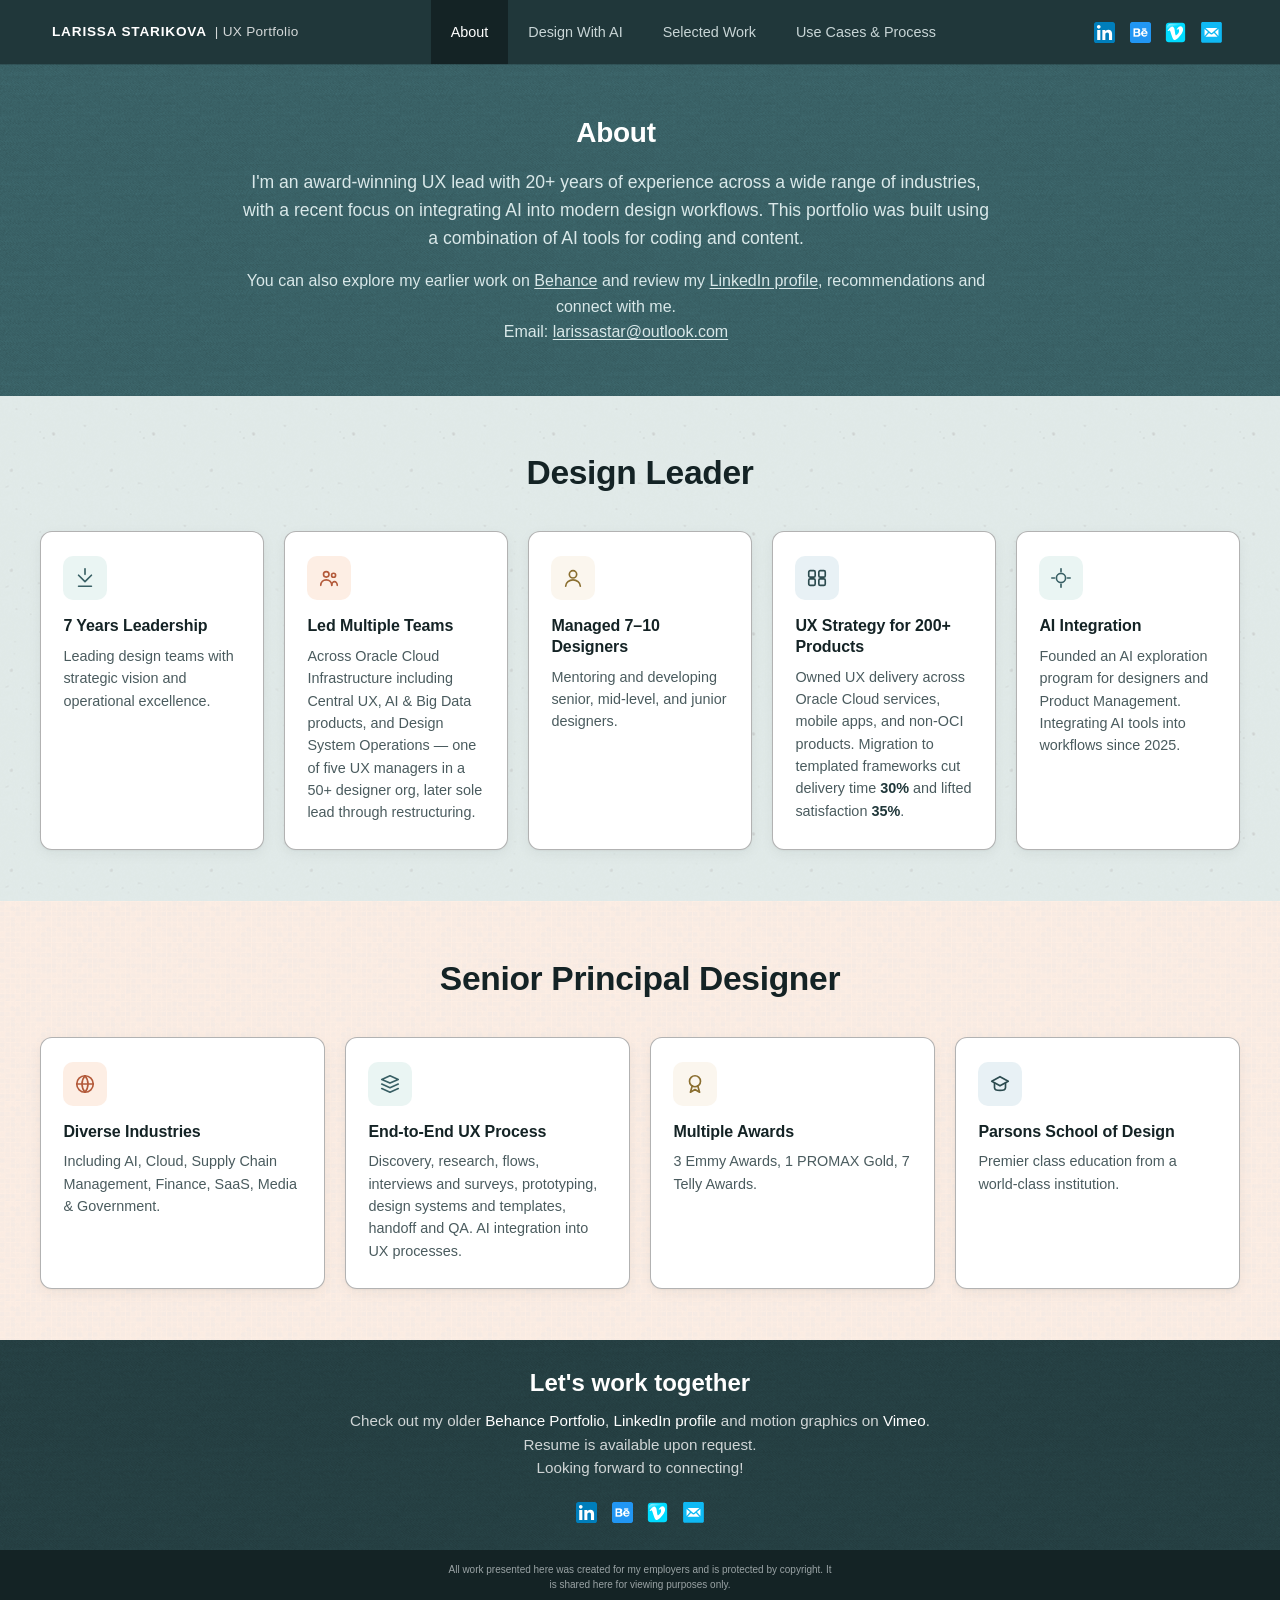
==== commit 9996ec4c: "hp card changes" ====
--- a/index.html
+++ b/index.html
@@ -1,895 +1,319 @@
-
 <!DOCTYPE html>
-<html class="staticrypt-html">
-    <head>
-        <meta charset="utf-8" />
-        <title>Protected Portfolio. Larissa Starikova. UX Lead/Product Design/AI Strategy</title>
-        <meta name="viewport" content="width=device-width, initial-scale=1" />
-
-        <!-- do not cache this page -->
-        <meta http-equiv="cache-control" content="max-age=0" />
-        <meta http-equiv="cache-control" content="no-cache" />
-        <meta http-equiv="expires" content="0" />
-        <meta http-equiv="expires" content="Tue, 01 Jan 1980 1:00:00 GMT" />
-        <meta http-equiv="pragma" content="no-cache" />
-
-        <style>
-            .staticrypt-hr {
-                margin-top: 20px;
-                margin-bottom: 20px;
-                border: 0;
-                border-top: 1px solid #eee;
-            }
-
-            .staticrypt-page {
-                width: 360px;
-                padding: 8% 0 0;
-                margin: auto;
-                box-sizing: border-box;
-            }
-
-            .staticrypt-form {
-                position: relative;
-                z-index: 1;
-                background: #ffffff;
-                max-width: 360px;
-                margin: 0 auto 100px;
-                padding: 45px;
-                text-align: center;
-                box-shadow: 0 0 20px 0 rgba(0, 0, 0, 0.2), 0 5px 5px 0 rgba(0, 0, 0, 0.24);
-            }
-
-            .staticrypt-form input[type="password"],
-            input[type="text"] {
-                background: inherit;
-                border: 0;
-                box-sizing: border-box; /* This ensures padding is included in the total width */
-                font-size: 14px;
-                outline: 0;
-                padding: 15px 30px 15px 15px; /* Adjust the padding to ensure there is space for the icon */
-                width: 100%;
-            }
-
-            .staticrypt-password-container {
-                position: relative;
-                outline: 0;
-                background: #f2f2f2;
-                width: 100%;
-                border: 0;
-                margin: 0 0 15px;
-                box-sizing: border-box;
-            }
-
-            .staticrypt-toggle-password-visibility {
-                cursor: pointer;
-                height: 20px;
-                opacity: 60%;
-                padding: 13px;
-                position: absolute;
-                right: 0;
-                top: 50%;
-                transform: translateY(-50%);
-                width: 20px;
-            }
-
-            .staticrypt-form .staticrypt-decrypt-button {
-                text-transform: uppercase;
-                outline: 0;
-                background: #4CAF50;
-                width: 100%;
-                border: 0;
-                padding: 15px;
-                color: #ffffff;
-                font-size: 14px;
-                cursor: pointer;
-            }
-
-            .staticrypt-form .staticrypt-decrypt-button:hover,
-            .staticrypt-form .staticrypt-decrypt-button:active,
-            .staticrypt-form .staticrypt-decrypt-button:focus {
-                background: #4CAF50;
-                filter: brightness(92%);
-            }
-
-            .staticrypt-html {
-                height: 100%;
-            }
-
-            .staticrypt-body {
-                height: 100%;
-                margin: 0;
-            }
-
-            .staticrypt-content {
-                height: 100%;
-                margin-bottom: 1em;
-                background: #76B852;
-                font-family: "Arial", sans-serif;
-                -webkit-font-smoothing: antialiased;
-                -moz-osx-font-smoothing: grayscale;
-            }
-
-            .staticrypt-instructions {
-                margin-top: -1em;
-                margin-bottom: 1em;
-            }
-
-            .staticrypt-title {
-                font-size: 1.5em;
-            }
-
-            label.staticrypt-remember {
-                display: flex;
-                align-items: center;
-                margin-bottom: 1em;
-            }
-
-            .staticrypt-remember input[type="checkbox"] {
-                transform: scale(1.5);
-                margin-right: 1em;
-            }
-
-            .hidden {
-                display: none !important;
-            }
-
-            .staticrypt-spinner-container {
-                height: 100%;
-                display: flex;
-                align-items: center;
-                justify-content: center;
-            }
-
-            .staticrypt-spinner {
-                display: inline-block;
-                width: 2rem;
-                height: 2rem;
-                vertical-align: text-bottom;
-                border: 0.25em solid gray;
-                border-right-color: transparent;
-                border-radius: 50%;
-                -webkit-animation: spinner-border 0.75s linear infinite;
-                animation: spinner-border 0.75s linear infinite;
-                animation-duration: 0.75s;
-                animation-timing-function: linear;
-                animation-delay: 0s;
-                animation-iteration-count: infinite;
-                animation-direction: normal;
-                animation-fill-mode: none;
-                animation-play-state: running;
-                animation-name: spinner-border;
-            }
-
-            @keyframes spinner-border {
-                100% {
-                    transform: rotate(360deg);
-                }
-            }
-
-            @media screen and (-webkit-min-device-pixel-ratio: 0) {
-                .staticrypt-form input[type="password"],
-                input[type="text"] {
-                    font-size: 16px;
-                }
-            }
-        </style>
-    </head>
-
-    <body class="staticrypt-body">
-        <div id="staticrypt_loading" class="staticrypt-spinner-container">
-            <div class="staticrypt-spinner"></div>
+<html lang="en">
+<head>
+    <meta charset="UTF-8">
+    <meta name="viewport" content="width=device-width, initial-scale=1.0">
+    <meta name="description" content="UX portfolio of Larissa Starikova — Senior UX Manager and Principal Designer. 20+ years across AI, enterprise, finance, healthcare, and media.">
+    <title>Larissa Starikova | UX Portfolio</title>
+    <link rel="stylesheet" href="css/style.css">
+    <style>
+        /* Page-specific styles for About hero - only text styling, no background overrides */
+        /* Background properties (color and texture) come from global css/style.css */
+        .about-hero {
+            color: #ffffff;
+            padding: 3.2rem 1.25rem;
+            text-align: center;
+        }
+        
+        .about-hero__inner {
+            max-width: var(--max-w);
+            margin: 0 auto;
+        }
+        
+        .about-hero__copy {
+            max-width: 760px;
+            margin: 0 auto;
+        }
+        
+        .about-hero__header {
+            font-size: clamp(1.4rem, 2.5vw, 1.75rem);
+            font-weight: 700;
+            color: #ffffff;
+            margin: 0 0 1rem;
+            letter-spacing: -0.01em;
+            line-height: 1.3;
+        }
+        
+        .about-hero__lead {
+            font-size: 1.1rem;
+            line-height: 1.6;
+            color: #D9E8E9;
+            margin: 0 0 1rem;
+        }
+        
+        .about-hero__email {
+            font-size: 1rem;
+            line-height: 1.6;
+            color: #D9E8E9;
+            margin: 0;
+        }
+        
+        .about-hero__links {
+            font-size: 1rem;
+            line-height: 1.6;
+            color: #D9E8E9;
+            margin: 0.5rem 0 0;
+        }
+        
+        .about-hero__links a {
+            color: #D9E8E9;
+            text-decoration: underline;
+            text-underline-offset: 2px;
+        }
+        
+        .about-hero__links a:hover {
+            color: #ffffff;
+            text-decoration: underline;
+        }
+        
+        .about-hero__email a {
+            color: #D9E8E9;
+            text-decoration: underline;
+            text-underline-offset: 2px;
+        }
+        
+        .about-hero__email a:hover {
+            color: #ffffff;
+            text-decoration: underline;
+        }
+        
+        /* Reduce padding on about sections by 20% only */
+        .about-section {
+            padding: 3.2rem 1.25rem;
+        }
+        
+        .about-section__head {
+            text-align: center;
+            margin-bottom: 2rem;
+        }
+        
+        /* Add border to all cards */
+        .about-card {
+            background: #ffffff;
+            border-radius: 12px;
+            padding: 1.5rem 1.4rem 1.6rem;
+            box-shadow: 0 1px 2px rgba(20, 35, 37, 0.04), 0 4px 14px rgba(20, 35, 37, 0.05);
+            transition: transform 0.25s var(--ease), box-shadow 0.25s var(--ease);
+            border: 1px solid rgba(0, 0, 0, 0.3);
+        }
+        
+        .about-card:hover {
+            transform: translateY(-2px);
+            box-shadow: 0 1px 2px rgba(20, 35, 37, 0.05), 0 10px 24px rgba(20, 35, 37, 0.08);
+        }
+        
+        /* Override card header line-height to reduce space between wrapped lines */
+        .about-card__title {
+            line-height: 1.3;
+        }
+    </style>
+</head>
+<body>
+
+    <a class="skip-link" href="#main">Skip to content</a>
+
+    <!-- Main Navigation -->
+    <nav class="main-nav" aria-label="Primary">
+        <div class="main-nav__inner">
+            <div style="display:flex; align-items:center; gap:.25rem;">
+                <button id="menu-toggle" class="menu-toggle" aria-label="Open menu" aria-controls="mobile-menu" aria-expanded="false">
+                    <svg xmlns="http://www.w3.org/2000/svg" viewBox="0 0 24 24" fill="none" stroke="currentColor" stroke-width="2" stroke-linecap="round" stroke-linejoin="round" aria-hidden="true">
+                        <line x1="4" y1="6" x2="20" y2="6"></line>
+                        <line x1="4" y1="12" x2="20" y2="12"></line>
+                        <line x1="4" y1="18" x2="20" y2="18"></line>
+                    </svg>
+                </button>
+                <a href="index.html" class="main-nav__brand" style="text-decoration:none; color:inherit;">
+                    Larissa Starikova
+                    <span class="main-nav__brand-divider" style="color: rgb(255, 255, 255); opacity: 0.8">| UX Portfolio</span>
+                </a>
+            </div>
+
+            <ul class="main-nav__links" role="menubar">
+                <li role="none"><a href="index.html" role="menuitem" class="main-nav__link is-active" aria-current="page">About</a></li>
+                <li role="none"><a href="design-ai.html" role="menuitem" class="main-nav__link">Design With AI</a></li>
+                <li role="none"><a href="selected-work/" role="menuitem" class="main-nav__link">Selected Work</a></li>
+                <li role="none"><a href="use-cases/" role="menuitem" class="main-nav__link">Use Cases &amp; Process</a></li>
+            </ul>
+
+            <div class="main-nav__social" aria-label="External profiles">
+                <a class="social-link" href="https://www.linkedin.com/in/larissastarikova/" target="_blank" rel="noopener noreferrer" aria-label="LinkedIn">
+                    <img src="images/shared/linkedin-logo.svg" alt="LinkedIn" class="social-icon">
+                </a>
+                <a class="social-link" href="https://www.behance.net/deeporange" target="_blank" rel="noopener noreferrer" aria-label="Behance">
+                    <img src="images/shared/behance-good.png" alt="Behance" class="social-icon">
+                </a>
+                <a class="social-link" href="https://vimeo.com/deeporange/videos" target="_blank" rel="noopener noreferrer" aria-label="Vimeo">
+                    <img src="images/shared/vimeo-logo.svg" alt="Vimeo" class="social-icon">
+                </a>
+                <a class="social-link" href="mailto:larissastar@outlook.com" aria-label="Email">
+                    <img src="images/shared/email-icon.svg" alt="Email" class="social-icon">
+                </a>
+            </div>
         </div>
-
-        <div id="staticrypt_content" class="staticrypt-content hidden">
-            <div class="staticrypt-page">
-                <div class="staticrypt-form">
-                    <div class="staticrypt-instructions">
-                        <p class="staticrypt-title">Protected Portfolio. Larissa Starikova. UX Lead/Product Design/AI Strategy</p>
-                        <p></p>
-                    </div>
-
-                    <hr class="staticrypt-hr" />
-
-                    <form id="staticrypt-form" action="#" method="post">
-                        <div class="staticrypt-password-container">
-                            <input
-                                id="staticrypt-password"
-                                type="password"
-                                name="password"
-                                placeholder="Enter Password"
-                                autofocus
-                            />
-
-                            <img
-                                class="staticrypt-toggle-password-visibility"
-                                alt="template_toggle_show"
-                                title="template_toggle_show"
-                                src="[data-uri]"
-                            />
-                        </div>
-
-                        <label id="staticrypt-remember-label" class="staticrypt-remember hidden">
-                            <input id="staticrypt-remember" type="checkbox" name="remember" />
-                            Remember me for 7 days
-                        </label>
-
-                        <input type="submit" class="staticrypt-decrypt-button" value="DECRYPT" />
-                    </form>
+    </nav>
+
+    <!-- Mobile Menu -->
+    <div id="mobile-menu" class="mobile-menu" role="dialog" aria-modal="true" aria-label="Site menu">
+        <div class="mobile-menu__head">
+            <div class="mobile-menu__brand">
+                <div class="mobile-menu__brand-name">Larissa Starikova</div>
+                <div class="mobile-menu__brand-sub">UX Portfolio</div>
+            </div>
+            <button id="mobile-menu-close" class="mobile-menu__close" aria-label="Close menu">
+                <svg xmlns="http://www.w3.org/2000/svg" width="24" height="24" viewBox="0 0 24 24" fill="none" stroke="currentColor" stroke-width="2" stroke-linecap="round" stroke-linejoin="round" aria-hidden="true">
+                    <line x1="18" y1="6" x2="6" y2="18"></line>
+                    <line x1="6" y1="6" x2="18" y2="18"></line>
+                </svg>
+            </button>
+        </div>
+        <ul class="mobile-menu__list">
+            <li><a href="index.html" class="mobile-menu__link is-active" aria-current="page">About</a></li>
+            <li><a href="design-ai.html" class="mobile-menu__link">Design With AI</a></li>
+            <li><a href="selected-work/" class="mobile-menu__link">Selected Work</a></li>
+            <li><a href="use-cases/" class="mobile-menu__link">Use Cases &amp; Process</a></li>
+        </ul>
+    </div>
+
+    <!-- Main Content - About Page -->
+    <main id="main">
+
+        <!-- About Hero - background color and texture come from global CSS -->
+        <section class="about-hero">
+            <div class="about-hero__inner">
+                <div class="about-hero__copy">
+                    <h1 class="about-hero__header">About</h1>
+                    <p class="about-hero__lead">I'm an award-winning UX lead with 20+ years of experience across a wide range of industries, with a recent focus on integrating AI into modern design workflows. This portfolio was built using a combination of AI tools for coding and content.</p>
+                    <p class="about-hero__links">You can also explore my earlier work on <a href="https://www.behance.net/deeporange" target="_blank" rel="noopener noreferrer">Behance</a> and review my <a href="https://www.linkedin.com/in/larissastarikova/" target="_blank" rel="noopener noreferrer">LinkedIn profile</a>, recommendations and connect with me.</p>
+                    <p class="about-hero__email">Email: <a href="mailto:larissastar@outlook.com">larissastar@outlook.com</a></p>
                 </div>
             </div>
+        </section>
+
+        <!-- Section: Design Leader (textures come from global CSS) -->
+        <section class="about-section about-section--leader" aria-labelledby="leader-title">
+            <div class="about-section__inner">
+                <header class="about-section__head">
+                    <h2 class="about-section__title" id="leader-title">Design Leader</h2>
+                </header>
+
+                <div class="about-cards about-cards--5">
+                    <article class="about-card">
+                        <div class="about-card__icon about-card__icon--mint" aria-hidden="true">
+                            <svg viewBox="0 0 24 24" width="22" height="22" fill="none" stroke="currentColor" stroke-width="1.8" stroke-linecap="round" stroke-linejoin="round"><path d="M12 2v6"></path><path d="M5 9l7 7 7-7"></path><path d="M5 21h14"></path></svg>
+                        </div>
+                        <h3 class="about-card__title">7 Years Leadership</h3>
+                        <p class="about-card__text">Leading design teams with strategic vision and operational excellence.</p>
+                    </article>
+
+                    <article class="about-card">
+                        <div class="about-card__icon about-card__icon--peach" aria-hidden="true">
+                            <svg viewBox="0 0 24 24" width="22" height="22" fill="none" stroke="currentColor" stroke-width="1.8" stroke-linecap="round" stroke-linejoin="round"><circle cx="9" cy="8" r="3"></circle><circle cx="17" cy="9" r="2.2"></circle><path d="M3 20c0-3.5 2.7-6 6-6s6 2.5 6 6"></path><path d="M15 20c0-2.3 1.5-4 3-4s3 1.7 3 4"></path></svg>
+                        </div>
+                        <h3 class="about-card__title">Led Multiple Teams</h3>
+                        <p class="about-card__text">Across Oracle Cloud Infrastructure including Central UX, AI &amp; Big Data products, and Design System Operations &mdash; one of five UX managers in a 50+ designer org, later sole lead through restructuring.</p>
+                    </article>
+
+                    <article class="about-card">
+                        <div class="about-card__icon about-card__icon--cream" aria-hidden="true">
+                            <svg viewBox="0 0 24 24" width="22" height="22" fill="none" stroke="currentColor" stroke-width="1.8" stroke-linecap="round" stroke-linejoin="round"><circle cx="12" cy="8" r="4"></circle><path d="M4 21c0-4 4-7 8-7s8 3 8 7"></path></svg>
+                        </div>
+                        <h3 class="about-card__title">Managed 7&ndash;10 Designers</h3>
+                        <p class="about-card__text">Mentoring and developing senior, mid-level, and junior designers.</p>
+                    </article>
+
+                    <article class="about-card">
+                        <div class="about-card__icon about-card__icon--blue" aria-hidden="true">
+                            <svg viewBox="0 0 24 24" width="22" height="22" fill="none" stroke="currentColor" stroke-width="1.8" stroke-linecap="round" stroke-linejoin="round"><rect x="3" y="4" width="7" height="7" rx="1.5"></rect><rect x="14" y="4" width="7" height="7" rx="1.5"></rect><rect x="3" y="13" width="7" height="7" rx="1.5"></rect><rect x="14" y="13" width="7" height="7" rx="1.5"></rect></svg>
+                        </div>
+                        <h3 class="about-card__title">UX Strategy for 200+ Products</h3>
+                        <p class="about-card__text">Owned UX delivery across Oracle Cloud services, mobile apps, and non-OCI products. Migration to templated frameworks cut delivery time <strong>30%</strong> and lifted satisfaction <strong>35%</strong>.</p>
+                    </article>
+
+                    <article class="about-card">
+                        <div class="about-card__icon about-card__icon--mint" aria-hidden="true">
+                            <svg viewBox="0 0 24 24" width="22" height="22" fill="none" stroke="currentColor" stroke-width="1.8" stroke-linecap="round" stroke-linejoin="round"><path d="M12 2v3"></path><path d="M12 19v3"></path><path d="M2 12h3"></path><path d="M19 12h3"></path><circle cx="12" cy="12" r="5"></circle></svg>
+                        </div>
+                        <h3 class="about-card__title">AI Integration</h3>
+                        <p class="about-card__text">Founded an AI exploration program for designers and Product Management. Integrating AI tools into workflows since 2025.</p>
+                    </article>
+                </div>
+            </div>
+        </section>
+
+        <!-- Section: Senior Principal Designer (textures come from global CSS) -->
+        <section class="about-section about-section--principal" aria-labelledby="principal-title">
+            <div class="about-section__inner">
+                <header class="about-section__head">
+                    <h2 class="about-section__title" id="principal-title">Senior Principal Designer</h2>
+                </header>
+
+                <div class="about-cards about-cards--4">
+                    <article class="about-card">
+                        <div class="about-card__icon about-card__icon--peach" aria-hidden="true">
+                            <svg viewBox="0 0 24 24" width="22" height="22" fill="none" stroke="currentColor" stroke-width="1.8" stroke-linecap="round" stroke-linejoin="round"><circle cx="12" cy="12" r="9"></circle><path d="M3 12h18"></path><path d="M12 3a14 14 0 0 1 0 18"></path><path d="M12 3a14 14 0 0 0 0 18"></path></svg>
+                        </div>
+                        <h3 class="about-card__title">Diverse Industries</h3>
+                        <p class="about-card__text">Including AI, Cloud, Supply Chain Management, Finance, SaaS, Media &amp; Government.</p>
+                    </article>
+
+                    <article class="about-card">
+                        <div class="about-card__icon about-card__icon--mint" aria-hidden="true">
+                            <svg viewBox="0 0 24 24" width="22" height="22" fill="none" stroke="currentColor" stroke-width="1.8" stroke-linecap="round" stroke-linejoin="round"><path d="M3 7l9-4 9 4-9 4-9-4z"></path><path d="M3 12l9 4 9-4"></path><path d="M3 17l9 4 9-4"></path></svg>
+                        </div>
+                        <h3 class="about-card__title">End-to-End UX Process</h3>
+                        <p class="about-card__text">Discovery, research, flows, interviews and surveys, prototyping, design systems and templates, handoff and QA. AI integration into UX processes.</p>
+                    </article>
+
+                    <article class="about-card">
+                        <div class="about-card__icon about-card__icon--cream" aria-hidden="true">
+                            <svg viewBox="0 0 24 24" width="22" height="22" fill="none" stroke="currentColor" stroke-width="1.8" stroke-linecap="round" stroke-linejoin="round"><circle cx="12" cy="9" r="6"></circle><path d="M9 14l-2 7 5-3 5 3-2-7"></path></svg>
+                        </div>
+                        <h3 class="about-card__title">Multiple Awards</h3>
+                        <p class="about-card__text">3 Emmy Awards, 1 PROMAX Gold, 7 Telly Awards.</p>
+                    </article>
+
+                    <article class="about-card">
+                        <div class="about-card__icon about-card__icon--blue" aria-hidden="true">
+                            <svg viewBox="0 0 24 24" width="22" height="22" fill="none" stroke="currentColor" stroke-width="1.8" stroke-linecap="round" stroke-linejoin="round"><path d="M3 9l9-5 9 5-9 5-9-5z"></path><path d="M6 11v5c0 1.7 2.7 3 6 3s6-1.3 6-3v-5"></path></svg>
+                        </div>
+                        <h3 class="about-card__title">Parsons School of Design</h3>
+                        <p class="about-card__text">Premier class education from a world-class institution.</p>
+                    </article>
+                </div>
+            </div>
+        </section>
+
+    </main>
+
+    <!-- Footer -->
+    <footer class="site-footer" aria-labelledby="footer-title">
+        <div class="site-footer__band">
+            <h2 id="footer-title" class="site-footer__title">Let's work together</h2>
+            <p class="site-footer__text">Check out my older <a class="footer-style-link" href="https://www.behance.net/deeporange" target="_blank" rel="noopener noreferrer">Behance Portfolio</a>, <a class="footer-style-link" href="https://www.linkedin.com/in/larissastarikova/" target="_blank" rel="noopener noreferrer">LinkedIn profile</a> and motion graphics on <a class="footer-style-link" href="https://vimeo.com/deeporange/videos" target="_blank" rel="noopener noreferrer">Vimeo</a>.<br>Resume is available upon request.<br>Looking forward to connecting!</p>
+
+            <div class="site-footer__social" aria-label="Get in touch">
+                <a class="social-link" href="https://www.linkedin.com/in/larissastarikova/" target="_blank" rel="noopener noreferrer" aria-label="LinkedIn">
+                    <img src="images/shared/linkedin-logo.svg" alt="LinkedIn" class="social-icon">
+                </a>
+                <a class="social-link" href="https://www.behance.net/deeporange" target="_blank" rel="noopener noreferrer" aria-label="Behance">
+                    <img src="images/shared/behance-good.png" alt="Behance" class="social-icon">
+                </a>
+                <a class="social-link" href="https://vimeo.com/deeporange/videos" target="_blank" rel="noopener noreferrer" aria-label="Vimeo">
+                    <img src="images/shared/vimeo-logo.svg" alt="Vimeo" class="social-icon">
+                </a>
+                <a class="social-link" href="mailto:larissastar@outlook.com" aria-label="Email">
+                    <img src="images/shared/email-icon.svg" alt="Email" class="social-icon">
+                </a>
+            </div>
         </div>
-
-        <script>
-            // these variables will be filled when generating the file - the template format is 'variable_name'
-            const staticryptInitiator = 
-            ((function(){
-  const exports = {};
-  const cryptoEngine = ((function(){
-  const exports = {};
-  const { subtle } = crypto;
-
-const IV_BITS = 16 * 8;
-const HEX_BITS = 4;
-const ENCRYPTION_ALGO = "AES-CBC";
-
-/**
- * Translates between utf8 encoded hexadecimal strings
- * and Uint8Array bytes.
- */
-const HexEncoder = {
-    /**
-     * hex string -> bytes
-     * @param {string} hexString
-     * @returns {Uint8Array}
-     */
-    parse: function (hexString) {
-        if (hexString.length % 2 !== 0) throw "Invalid hexString";
-        const arrayBuffer = new Uint8Array(hexString.length / 2);
-
-        for (let i = 0; i < hexString.length; i += 2) {
-            const byteValue = parseInt(hexString.substring(i, i + 2), 16);
-            if (isNaN(byteValue)) {
-                throw "Invalid hexString";
-            }
-            arrayBuffer[i / 2] = byteValue;
-        }
-        return arrayBuffer;
-    },
-
-    /**
-     * bytes -> hex string
-     * @param {Uint8Array} bytes
-     * @returns {string}
-     */
-    stringify: function (bytes) {
-        const hexBytes = [];
-
-        for (let i = 0; i < bytes.length; ++i) {
-            let byteString = bytes[i].toString(16);
-            if (byteString.length < 2) {
-                byteString = "0" + byteString;
-            }
-            hexBytes.push(byteString);
-        }
-        return hexBytes.join("");
-    },
-};
-
-/**
- * Translates between utf8 strings and Uint8Array bytes.
- */
-const UTF8Encoder = {
-    parse: function (str) {
-        return new TextEncoder().encode(str);
-    },
-
-    stringify: function (bytes) {
-        return new TextDecoder().decode(bytes);
-    },
-};
-
-/**
- * Salt and encrypt a msg with a password.
- */
-async function encrypt(msg, hashedPassword) {
-    // Must be 16 bytes, unpredictable, and preferably cryptographically random. However, it need not be secret.
-    // https://developer.mozilla.org/en-US/docs/Web/API/SubtleCrypto/encrypt#parameters
-    const iv = crypto.getRandomValues(new Uint8Array(IV_BITS / 8));
-
-    const key = await subtle.importKey("raw", HexEncoder.parse(hashedPassword), ENCRYPTION_ALGO, false, ["encrypt"]);
-
-    const encrypted = await subtle.encrypt(
-        {
-            name: ENCRYPTION_ALGO,
-            iv: iv,
-        },
-        key,
-        UTF8Encoder.parse(msg)
-    );
-
-    // iv will be 32 hex characters, we prepend it to the ciphertext for use in decryption
-    return HexEncoder.stringify(iv) + HexEncoder.stringify(new Uint8Array(encrypted));
-}
-exports.encrypt = encrypt;
-
-/**
- * Decrypt a salted msg using a password.
- *
- * @param {string} encryptedMsg
- * @param {string} hashedPassword
- * @returns {Promise<string>}
- */
-async function decrypt(encryptedMsg, hashedPassword) {
-    const ivLength = IV_BITS / HEX_BITS;
-    const iv = HexEncoder.parse(encryptedMsg.substring(0, ivLength));
-    const encrypted = encryptedMsg.substring(ivLength);
-
-    const key = await subtle.importKey("raw", HexEncoder.parse(hashedPassword), ENCRYPTION_ALGO, false, ["decrypt"]);
-
-    const outBuffer = await subtle.decrypt(
-        {
-            name: ENCRYPTION_ALGO,
-            iv: iv,
-        },
-        key,
-        HexEncoder.parse(encrypted)
-    );
-
-    return UTF8Encoder.stringify(new Uint8Array(outBuffer));
-}
-exports.decrypt = decrypt;
-
-/**
- * Salt and hash the password so it can be stored in localStorage without opening a password reuse vulnerability.
- *
- * @param {string} password
- * @param {string} salt
- * @returns {Promise<string>}
- */
-async function hashPassword(password, salt) {
-    // we hash the password in multiple steps, each adding more iterations. This is because we used to allow less
-    // iterations, so for backward compatibility reasons, we need to support going from that to more iterations.
-    let hashedPassword = await hashLegacyRound(password, salt);
-
-    hashedPassword = await hashSecondRound(hashedPassword, salt);
-
-    return hashThirdRound(hashedPassword, salt);
-}
-exports.hashPassword = hashPassword;
-
-/**
- * This hashes the password with 1k iterations. This is a low number, we need this function to support backwards
- * compatibility.
- *
- * @param {string} password
- * @param {string} salt
- * @returns {Promise<string>}
- */
-function hashLegacyRound(password, salt) {
-    return pbkdf2(password, salt, 1000, "SHA-1");
-}
-exports.hashLegacyRound = hashLegacyRound;
-
-/**
- * Add a second round of iterations. This is because we used to use 1k, so for backwards compatibility with
- * remember-me/autodecrypt links, we need to support going from that to more iterations.
- *
- * @param hashedPassword
- * @param salt
- * @returns {Promise<string>}
- */
-function hashSecondRound(hashedPassword, salt) {
-    return pbkdf2(hashedPassword, salt, 14000, "SHA-256");
-}
-exports.hashSecondRound = hashSecondRound;
-
-/**
- * Add a third round of iterations to bring total number to 600k. This is because we used to use 1k, then 15k, so for
- * backwards compatibility with remember-me/autodecrypt links, we need to support going from that to more iterations.
- *
- * @param hashedPassword
- * @param salt
- * @returns {Promise<string>}
- */
-function hashThirdRound(hashedPassword, salt) {
-    return pbkdf2(hashedPassword, salt, 585000, "SHA-256");
-}
-exports.hashThirdRound = hashThirdRound;
-
-/**
- * Salt and hash the password so it can be stored in localStorage without opening a password reuse vulnerability.
- *
- * @param {string} password
- * @param {string} salt
- * @param {int} iterations
- * @param {string} hashAlgorithm
- * @returns {Promise<string>}
- */
-async function pbkdf2(password, salt, iterations, hashAlgorithm) {
-    const key = await subtle.importKey("raw", UTF8Encoder.parse(password), "PBKDF2", false, ["deriveBits"]);
-
-    const keyBytes = await subtle.deriveBits(
-        {
-            name: "PBKDF2",
-            hash: hashAlgorithm,
-            iterations,
-            salt: UTF8Encoder.parse(salt),
-        },
-        key,
-        256
-    );
-
-    return HexEncoder.stringify(new Uint8Array(keyBytes));
-}
-
-function generateRandomSalt() {
-    const bytes = crypto.getRandomValues(new Uint8Array(128 / 8));
-
-    return HexEncoder.stringify(new Uint8Array(bytes));
-}
-exports.generateRandomSalt = generateRandomSalt;
-
-async function signMessage(hashedPassword, message) {
-    const key = await subtle.importKey(
-        "raw",
-        HexEncoder.parse(hashedPassword),
-        {
-            name: "HMAC",
-            hash: "SHA-256",
-        },
-        false,
-        ["sign"]
-    );
-    const signature = await subtle.sign("HMAC", key, UTF8Encoder.parse(message));
-
-    return HexEncoder.stringify(new Uint8Array(signature));
-}
-exports.signMessage = signMessage;
-
-function getRandomAlphanum() {
-    const possibleCharacters = "abcdefghijklmnopqrstuvwxyzABCDEFGHIJKLMNOPQRSTUVWXYZ0123456789";
-
-    let byteArray;
-    let parsedInt;
-
-    // Keep generating new random bytes until we get a value that falls
-    // within a range that can be evenly divided by possibleCharacters.length
-    do {
-        byteArray = crypto.getRandomValues(new Uint8Array(1));
-        // extract the lowest byte to get an int from 0 to 255 (probably unnecessary, since we're only generating 1 byte)
-        parsedInt = byteArray[0] & 0xff;
-    } while (parsedInt >= 256 - (256 % possibleCharacters.length));
-
-    // Take the modulo of the parsed integer to get a random number between 0 and totalLength - 1
-    const randomIndex = parsedInt % possibleCharacters.length;
-
-    return possibleCharacters[randomIndex];
-}
-
-/**
- * Generate a random string of a given length.
- *
- * @param {int} length
- * @returns {string}
- */
-function generateRandomString(length) {
-    let randomString = "";
-
-    for (let i = 0; i < length; i++) {
-        randomString += getRandomAlphanum();
-    }
-
-    return randomString;
-}
-exports.generateRandomString = generateRandomString;
-
-  return exports;
-})());
-const codec = ((function(){
-  const exports = {};
-  /**
- * Initialize the codec with the provided cryptoEngine - this return functions to encode and decode messages.
- *
- * @param cryptoEngine - the engine to use for encryption / decryption
- */
-function init(cryptoEngine) {
-    const exports = {};
-
-    /**
-     * Top-level function for encoding a message.
-     * Includes password hashing, encryption, and signing.
-     *
-     * @param {string} msg
-     * @param {string} password
-     * @param {string} salt
-     *
-     * @returns {string} The encoded text
-     */
-    async function encode(msg, password, salt) {
-        const hashedPassword = await cryptoEngine.hashPassword(password, salt);
-
-        const encrypted = await cryptoEngine.encrypt(msg, hashedPassword);
-
-        // we use the hashed password in the HMAC because this is effectively what will be used a password (so we can store
-        // it in localStorage safely, we don't use the clear text password)
-        const hmac = await cryptoEngine.signMessage(hashedPassword, encrypted);
-
-        return hmac + encrypted;
-    }
-    exports.encode = encode;
-
-    /**
-     * Encode using a password that has already been hashed. This is useful to encode multiple messages in a row, that way
-     * we don't need to hash the password multiple times.
-     *
-     * @param {string} msg
-     * @param {string} hashedPassword
-     *
-     * @returns {string} The encoded text
-     */
-    async function encodeWithHashedPassword(msg, hashedPassword) {
-        const encrypted = await cryptoEngine.encrypt(msg, hashedPassword);
-
-        // we use the hashed password in the HMAC because this is effectively what will be used a password (so we can store
-        // it in localStorage safely, we don't use the clear text password)
-        const hmac = await cryptoEngine.signMessage(hashedPassword, encrypted);
-
-        return hmac + encrypted;
-    }
-    exports.encodeWithHashedPassword = encodeWithHashedPassword;
-
-    /**
-     * Top-level function for decoding a message.
-     * Includes signature check and decryption.
-     *
-     * @param {string} signedMsg
-     * @param {string} hashedPassword
-     * @param {string} salt
-     * @param {int} backwardCompatibleAttempt
-     * @param {string} originalPassword
-     *
-     * @returns {Object} {success: true, decoded: string} | {success: false, message: string}
-     */
-    async function decode(signedMsg, hashedPassword, salt, backwardCompatibleAttempt = 0, originalPassword = "") {
-        const encryptedHMAC = signedMsg.substring(0, 64);
-        const encryptedMsg = signedMsg.substring(64);
-        const decryptedHMAC = await cryptoEngine.signMessage(hashedPassword, encryptedMsg);
-
-        if (decryptedHMAC !== encryptedHMAC) {
-            // we have been raising the number of iterations in the hashing algorithm multiple times, so to support the old
-            // remember-me/autodecrypt links we need to try bringing the old hashes up to speed.
-            originalPassword = originalPassword || hashedPassword;
-            if (backwardCompatibleAttempt === 0) {
-                const updatedHashedPassword = await cryptoEngine.hashThirdRound(originalPassword, salt);
-
-                return decode(signedMsg, updatedHashedPassword, salt, backwardCompatibleAttempt + 1, originalPassword);
-            }
-            if (backwardCompatibleAttempt === 1) {
-                let updatedHashedPassword = await cryptoEngine.hashSecondRound(originalPassword, salt);
-                updatedHashedPassword = await cryptoEngine.hashThirdRound(updatedHashedPassword, salt);
-
-                return decode(signedMsg, updatedHashedPassword, salt, backwardCompatibleAttempt + 1, originalPassword);
-            }
-
-            return { success: false, message: "Signature mismatch" };
-        }
-
-        return {
-            success: true,
-            decoded: await cryptoEngine.decrypt(encryptedMsg, hashedPassword),
-        };
-    }
-    exports.decode = decode;
-
-    return exports;
-}
-exports.init = init;
-
-  return exports;
-})());
-const decode = codec.init(cryptoEngine).decode;
-
-/**
- * Initialize the staticrypt module, that exposes functions callbable by the password_template.
- *
- * @param {{
- *  staticryptEncryptedMsgUniqueVariableName: string,
- *  isRememberEnabled: boolean,
- *  rememberDurationInDays: number,
- *  staticryptSaltUniqueVariableName: string,
- * }} staticryptConfig - object of data that is stored on the password_template at encryption time.
- *
- * @param {{
- *  rememberExpirationKey: string,
- *  rememberPassphraseKey: string,
- *  replaceHtmlCallback: function,
- *  clearLocalStorageCallback: function,
- * }} templateConfig - object of data that can be configured by a custom password_template.
- */
-function init(staticryptConfig, templateConfig) {
-    const exports = {};
-
-    /**
-     * Decrypt our encrypted page, replace the whole HTML.
-     *
-     * @param {string} hashedPassword
-     * @returns {Promise<boolean>}
-     */
-    async function decryptAndReplaceHtml(hashedPassword) {
-        const { staticryptEncryptedMsgUniqueVariableName, staticryptSaltUniqueVariableName } = staticryptConfig;
-        const { replaceHtmlCallback } = templateConfig;
-
-        const result = await decode(
-            staticryptEncryptedMsgUniqueVariableName,
-            hashedPassword,
-            staticryptSaltUniqueVariableName
-        );
-        if (!result.success) {
-            return false;
-        }
-        const plainHTML = result.decoded;
-
-        // if the user configured a callback call it, otherwise just replace the whole HTML
-        if (typeof replaceHtmlCallback === "function") {
-            replaceHtmlCallback(plainHTML);
-        } else {
-            document.write(plainHTML);
-            document.close();
-        }
-
-        return true;
-    }
-
-    /**
-     * Attempt to decrypt the page and replace the whole HTML.
-     *
-     * @param {string} password
-     * @param {boolean} isRememberChecked
-     *
-     * @returns {Promise<{isSuccessful: boolean, hashedPassword?: string}>} - we return an object, so that if we want to
-     *   expose more information in the future we can do it without breaking the password_template
-     */
-    async function handleDecryptionOfPage(password, isRememberChecked) {
-        const { staticryptSaltUniqueVariableName } = staticryptConfig;
-
-        // decrypt and replace the whole page
-        const hashedPassword = await cryptoEngine.hashPassword(password, staticryptSaltUniqueVariableName);
-        return handleDecryptionOfPageFromHash(hashedPassword, isRememberChecked);
-    }
-    exports.handleDecryptionOfPage = handleDecryptionOfPage;
-
-    async function handleDecryptionOfPageFromHash(hashedPassword, isRememberChecked) {
-        const { isRememberEnabled, rememberDurationInDays } = staticryptConfig;
-        const { rememberExpirationKey, rememberPassphraseKey } = templateConfig;
-
-        const isDecryptionSuccessful = await decryptAndReplaceHtml(hashedPassword);
-
-        if (!isDecryptionSuccessful) {
-            return {
-                isSuccessful: false,
-                hashedPassword,
-            };
-        }
-
-        // remember the hashedPassword and set its expiration if necessary
-        if (isRememberEnabled && isRememberChecked) {
-            window.localStorage.setItem(rememberPassphraseKey, hashedPassword);
-
-            // set the expiration if the duration isn't 0 (meaning no expiration)
-            if (rememberDurationInDays > 0) {
-                window.localStorage.setItem(
-                    rememberExpirationKey,
-                    (new Date().getTime() + rememberDurationInDays * 24 * 60 * 60 * 1000).toString()
-                );
-            }
-        }
-
-        return {
-            isSuccessful: true,
-            hashedPassword,
-        };
-    }
-    exports.handleDecryptionOfPageFromHash = handleDecryptionOfPageFromHash;
-
-    /**
-     * Clear localstorage from staticrypt related values
-     */
-    function clearLocalStorage() {
-        const { clearLocalStorageCallback, rememberExpirationKey, rememberPassphraseKey } = templateConfig;
-
-        if (typeof clearLocalStorageCallback === "function") {
-            clearLocalStorageCallback();
-        } else {
-            localStorage.removeItem(rememberPassphraseKey);
-            localStorage.removeItem(rememberExpirationKey);
-        }
-    }
-
-    async function handleDecryptOnLoad() {
-        let isSuccessful = await decryptOnLoadFromUrl();
-
-        if (!isSuccessful) {
-            isSuccessful = await decryptOnLoadFromRememberMe();
-        }
-
-        return { isSuccessful };
-    }
-    exports.handleDecryptOnLoad = handleDecryptOnLoad;
-
-    /**
-     * Clear storage if we are logging out
-     *
-     * @returns {boolean} - whether we logged out
-     */
-    function logoutIfNeeded() {
-        const logoutKey = "staticrypt_logout";
-
-        // handle logout through query param
-        const queryParams = new URLSearchParams(window.location.search);
-        if (queryParams.has(logoutKey)) {
-            clearLocalStorage();
-            return true;
-        }
-
-        // handle logout through URL fragment
-        const hash = window.location.hash.substring(1);
-        if (hash.includes(logoutKey)) {
-            clearLocalStorage();
-            return true;
-        }
-
-        return false;
-    }
-
-    /**
-     * To be called on load: check if we want to try to decrypt and replace the HTML with the decrypted content, and
-     * try to do it if needed.
-     *
-     * @returns {Promise<boolean>} true if we derypted and replaced the whole page, false otherwise
-     */
-    async function decryptOnLoadFromRememberMe() {
-        const { rememberDurationInDays } = staticryptConfig;
-        const { rememberExpirationKey, rememberPassphraseKey } = templateConfig;
-
-        // if we are login out, terminate
-        if (logoutIfNeeded()) {
-            return false;
-        }
-
-        // if there is expiration configured, check if we're not beyond the expiration
-        if (rememberDurationInDays && rememberDurationInDays > 0) {
-            const expiration = localStorage.getItem(rememberExpirationKey),
-                isExpired = expiration && new Date().getTime() > parseInt(expiration);
-
-            if (isExpired) {
-                clearLocalStorage();
-                return false;
-            }
-        }
-
-        const hashedPassword = localStorage.getItem(rememberPassphraseKey);
-
-        if (hashedPassword) {
-            // try to decrypt
-            const isDecryptionSuccessful = await decryptAndReplaceHtml(hashedPassword);
-
-            // if the decryption is unsuccessful the password might be wrong - silently clear the saved data and let
-            // the user fill the password form again
-            if (!isDecryptionSuccessful) {
-                clearLocalStorage();
-                return false;
-            }
-
-            return true;
-        }
-
-        return false;
-    }
-
-    async function decryptOnLoadFromUrl() {
-        const passwordKey = "staticrypt_pwd";
-        const rememberMeKey = "remember_me";
-
-        // try to get the password from the query param (for backward compatibility - we now want to avoid this method,
-        // since it sends the hashed password to the server which isn't needed)
-        const queryParams = new URLSearchParams(window.location.search);
-        const hashedPasswordQuery = queryParams.get(passwordKey);
-        const rememberMeQuery = queryParams.get(rememberMeKey);
-
-        const urlFragment = window.location.hash.substring(1);
-        // get the password from the url fragment
-        const hashedPasswordRegexMatch = urlFragment.match(new RegExp(passwordKey + "=([^&]*)"));
-        const hashedPasswordFragment = hashedPasswordRegexMatch ? hashedPasswordRegexMatch[1] : null;
-        const rememberMeFragment = urlFragment.includes(rememberMeKey);
-
-        const hashedPassword = hashedPasswordFragment || hashedPasswordQuery;
-        const rememberMe = rememberMeFragment || rememberMeQuery;
-
-        if (hashedPassword) {
-            return handleDecryptionOfPageFromHash(hashedPassword, rememberMe);
-        }
-
-        return false;
-    }
-
-    return exports;
-}
-exports.init = init;
-
-  return exports;
-})());
-        ;
-            const templateError = "template_error",
-                templateToggleAltShow = "template_toggle_show",
-                templateToggleAltHide = "template_toggle_hide",
-                isRememberEnabled = true,
-                staticryptConfig = {"staticryptEncryptedMsgUniqueVariableName":"[base64]","isRememberEnabled":true,"rememberDurationInDays":"7","staticryptSaltUniqueVariableName":"bb777a8e4a57246e785cac237d4cfa97"};
-
-            // you can edit these values to customize some of the behavior of StatiCrypt
-            const templateConfig = {
-                rememberExpirationKey: "staticrypt_expiration",
-                rememberPassphraseKey: "staticrypt_passphrase",
-                replaceHtmlCallback: null,
-                clearLocalStorageCallback: null,
-            };
-
-            // init the staticrypt engine
-            const staticrypt = staticryptInitiator.init(staticryptConfig, templateConfig);
-
-            // try to automatically decrypt on load if there is a saved password
-            window.onload = async function () {
-                const { isSuccessful } = await staticrypt.handleDecryptOnLoad();
-
-                // if we didn't decrypt anything on load, show the password prompt. Otherwise the content has already been
-                // replaced, no need to do anything
-                if (!isSuccessful) {
-                    // hide loading screen
-                    document.getElementById("staticrypt_loading").classList.add("hidden");
-                    document.getElementById("staticrypt_content").classList.remove("hidden");
-                    document.getElementById("staticrypt-password").focus();
-
-                    // show the remember me checkbox
-                    if (isRememberEnabled) {
-                        document.getElementById("staticrypt-remember-label").classList.remove("hidden");
-                    }
-                }
-            };
-
-            // toggle password visibility
-            const toggleIcon = document.querySelector(".staticrypt-toggle-password-visibility");
-            // these two icons are coming from FontAwesome
-            const imgSrcEyeClosed =
-                "[data-uri]";
-            const imgSrcEyeOpened =
-                "[data-uri]";
-            toggleIcon.addEventListener("click", function () {
-                const passwordInput = document.getElementById("staticrypt-password");
-                if (passwordInput.type === "password") {
-                    passwordInput.type = "text";
-                    toggleIcon.src = imgSrcEyeOpened;
-                    toggleIcon.alt = templateToggleAltHide;
-                    toggleIcon.title = templateToggleAltHide;
-                } else {
-                    passwordInput.type = "password";
-                    toggleIcon.src = imgSrcEyeClosed;
-                    toggleIcon.alt = templateToggleAltShow;
-                    toggleIcon.title = templateToggleAltShow;
-                }
-            });
-
-            // handle password form submission
-            document.getElementById("staticrypt-form").addEventListener("submit", async function (e) {
-                e.preventDefault();
-
-                const password = document.getElementById("staticrypt-password").value,
-                    isRememberChecked = document.getElementById("staticrypt-remember").checked;
-
-                const { isSuccessful } = await staticrypt.handleDecryptionOfPage(password, isRememberChecked);
-
-                if (!isSuccessful) {
-                    alert(templateError);
-                }
-            });
-        </script>
-    </body>
-</html>
+        <div class="site-footer__meta">
+            <p class="site-footer__disclaimer">All work presented here was created for my employers and is protected by copyright. It is shared here for viewing purposes only.</p>
+            <p class="site-footer__copyright">&copy; 2026 Larissa Starikova · UX Lead &amp; AI Strategist / Senior Principal Designer</p>
+        </div>
+    </footer>
+
+    <!-- Shared Main Script -->
+    <script src="js/main.js" defer></script>
+</body>
+</html>
--- a/css/style.css
+++ b/css/style.css
@@ -0,0 +1,1479 @@
+/* =====================================================================
+   Larissa Starikova — UX Portfolio
+   Stylesheet
+   ===================================================================== */
+
+:root {
+    --c-50:  #eef5f5;
+    --c-100: #d9e8e9;
+    --c-200: #c4dbde;
+    --c-300: #afced2;
+    --c-400: #9ac1c6;
+    --c-500: #85b5ba;
+    --c-600: #70a8ae;
+    --c-700: #5b9ba3;
+    --c-800: #50878e;
+    --c-900: #447379;
+    --c-1000: #385f64;
+    --c-1100: #2c4b4f;
+    --c-1200: #20373a;
+    --c-1300: #142325;
+    --c-1400: #0b0e0d;
+
+    --bg:           #ffffff;
+    --bg-soft:      var(--c-50);
+    --surface:      #ffffff;
+    --border:       #e3ecee;
+    --border-strong:#cfdde0;
+
+    --text:         var(--c-1300);
+    --text-muted:   #4a5b5e;
+    --text-inverse: #ffffff;
+
+    --nav-bg:       var(--c-1200);
+    --nav-bg-active:var(--c-1300);
+    --nav-link:     #c8d5d6;
+    --nav-link-hover:#ffffff;
+
+    --accent:       var(--c-1000);
+    --accent-hover: var(--c-1100);
+    --accent-soft:  var(--c-100);
+
+    --font-stack:   Arial, "Helvetica Neue", Helvetica, "Liberation Sans", "Nimbus Sans", sans-serif;
+
+    --max-w:        1200px;
+    --nav-h:        64px;
+    --subnav-h:     48px;
+
+    --ease:         cubic-bezier(0.2, 0.9, 0.4, 1.05);
+
+    /* Amazon Pharmacy colors */
+    --amazon-light-green: #e8f5e9;
+    --amazon-light-pink: #fce4ec;
+    --amazon-blue-bg: #E6F8FC;
+    --amazon-teal-btn: #00a8a1;
+    --amazon-teal-btn-hover: #008f89;
+
+    /* Reusable Section Color Palette */
+    --bg-subtle-mint:   #F3F8F5;
+    --bg-warm-cream:    #FDF6F0;
+    --bg-muted-teal:    #D9E8E9;
+    --bg-soft-pink:     #FCE4EC;
+    --bg-white:         #FFFFFF;
+    --bg-soft-lavender: #EFE6EE;
+    --bg-sky-blue:      #E6F8FC;
+    --bg-pale-sage:     #DFECE7;
+}
+
+*,
+*::before,
+*::after {
+    box-sizing: border-box;
+}
+
+html {
+    -webkit-text-size-adjust: 100%;
+    scroll-behavior: smooth;
+}
+
+body {
+    margin: 0;
+    font-family: var(--font-stack);
+    font-weight: 400;
+    font-style: normal;
+    background-color: var(--bg);
+    color: var(--text);
+    line-height: 1.55;
+    -webkit-font-smoothing: antialiased;
+    -moz-osx-font-smoothing: grayscale;
+    overflow-x: hidden; /* Prevents scrollbars from bleed effects */
+}
+
+img,
+svg {
+    display: block;
+    max-width: 100%;
+}
+
+/* Social icon sizing */
+.social-icon {
+    height: 21px;
+    width: auto;
+    display: block;
+    transition: opacity 0.2s var(--ease), transform 0.2s var(--ease);
+}
+
+.social-icon--behance {
+    filter: brightness(0) saturate(100%) invert(13%) sepia(86%) saturate(6576%) hue-rotate(197deg) brightness(95%) contrast(101%);
+}
+
+.social-link:hover .social-icon {
+    opacity: 0.75;
+    transform: translateY(-2px);
+}
+
+a {
+    color: var(--accent);
+    text-decoration: none;
+}
+
+a:hover {
+    text-decoration: underline;
+}
+
+.regular-link,
+.footer-style-link {
+    font-weight: 400;
+    color: inherit;
+    opacity: 0.78;
+    text-decoration: none;
+    transition: opacity 0.2s var(--ease);
+}
+
+.regular-link:hover,
+.footer-style-link:hover {
+    text-decoration: underline;
+    opacity: 1;
+}
+
+.skip-link {
+    position: absolute;
+    top: -100px;
+    left: 0;
+    background: var(--c-1300);
+    color: #fff;
+    padding: 0.75rem 1rem;
+    z-index: 100;
+    font-weight: 700;
+}
+
+.skip-link:focus {
+    top: 0;
+}
+
+:focus-visible {
+    outline: 3px solid var(--c-700);
+    outline-offset: 2px;
+    border-radius: 2px;
+}
+
+.container {
+    max-width: var(--max-w);
+    margin: 0 auto;
+    padding: 0 1.25rem;
+}
+
+.sr-only {
+    position: absolute;
+    width: 1px;
+    height: 1px;
+    padding: 0;
+    margin: -1px;
+    overflow: hidden;
+    clip: rect(0, 0, 0, 0);
+    white-space: nowrap;
+    border: 0;
+}
+
+/* =====================================================================
+   Main navigation
+   ===================================================================== */
+.main-nav {
+    position: sticky;
+    top: 0;
+    z-index: 50;
+    width: 100%;
+    height: var(--nav-h);
+    background-color: var(--nav-bg);
+    color: #fff;
+    box-shadow: 0 1px 0 rgba(0, 0, 0, 0.15);
+}
+
+.main-nav__inner {
+    display: flex;
+    align-items: center;
+    justify-content: space-between;
+    height: 100%;
+    max-width: var(--max-w);
+    margin: 0 auto;
+    padding: 0 0.75rem;
+    gap: 0.75rem;
+}
+
+.main-nav__brand {
+    display: flex;
+    align-items: center;
+    gap: 0.5rem;
+    color: #fff;
+    font-weight: 700;
+    font-size: 0.85rem;
+    letter-spacing: 0.06em;
+    text-transform: uppercase;
+    white-space: nowrap;
+}
+
+.main-nav__brand-divider {
+    color: var(--c-400);
+    font-weight: 400;
+    text-transform: none;
+    letter-spacing: 0.02em;
+}
+
+.menu-toggle {
+    display: none;
+    background: transparent;
+    border: 0;
+    color: #fff;
+    padding: 0.5rem;
+    margin-right: 0.25rem;
+    cursor: pointer;
+    border-radius: 4px;
+}
+
+.menu-toggle:hover {
+    background: rgba(255, 255, 255, 0.08);
+}
+
+.menu-toggle svg {
+    width: 24px;
+    height: 24px;
+}
+
+.main-nav__links {
+    display: flex;
+    align-items: stretch;
+    height: 100%;
+    list-style: none;
+    margin: 0;
+    padding: 0;
+    gap: 0;
+}
+
+.main-nav__links > li {
+    display: flex;
+    align-items: stretch;
+    height: 100%;
+}
+
+.main-nav__link {
+    display: flex;
+    align-items: center;
+    height: 100%;
+    padding: 0 1.25rem;
+    color: var(--nav-link);
+    font-size: 0.9rem;
+    font-weight: 400;
+    text-decoration: none;
+    white-space: nowrap;
+    cursor: pointer;
+    transition: color 0.2s var(--ease), background-color 0.2s var(--ease);
+    border: 0;
+    background: transparent;
+    font-family: inherit;
+}
+
+.main-nav__link:hover {
+    color: var(--nav-link-hover);
+    text-decoration: none;
+}
+
+.main-nav__link.is-active {
+    color: var(--nav-link-hover);
+    background-color: var(--nav-bg-active);
+}
+
+.main-nav__social {
+    display: flex;
+    align-items: center;
+    gap: 0.1rem;
+    flex-shrink: 0;
+}
+
+.social-link {
+    display: inline-flex;
+    align-items: center;
+    justify-content: center;
+    padding: 0 0.4rem;
+    color: var(--nav-link);
+    font-size: 0.85rem;
+    font-weight: 700;
+    text-decoration: none;
+    transition: color 0.2s var(--ease);
+}
+
+.social-link:hover,
+.social-link:focus-visible {
+    color: #ffffff;
+    background: transparent;
+    text-decoration: none;
+}
+
+/* =====================================================================
+   Mobile menu
+   ===================================================================== */
+.mobile-menu {
+    position: fixed;
+    inset: 0;
+    z-index: 60;
+    background: var(--nav-bg);
+    color: #fff;
+    transform: translateX(-100%);
+    transition: transform 0.3s var(--ease);
+    visibility: hidden;
+}
+
+.mobile-menu.is-open {
+    transform: translateX(0);
+    visibility: visible;
+}
+
+.mobile-menu__head {
+    display: flex;
+    justify-content: space-between;
+    align-items: flex-start;
+    padding: 1rem 1.25rem 0;
+}
+
+.mobile-menu__brand {
+    line-height: 1.3;
+}
+
+.mobile-menu__brand-name {
+    font-weight: 700;
+    font-size: 1rem;
+    letter-spacing: 0.06em;
+    text-transform: uppercase;
+}
+
+.mobile-menu__brand-sub {
+    font-weight: 400;
+    font-size: 0.8rem;
+    letter-spacing: 0.06em;
+    text-transform: uppercase;
+    opacity: 0.8;
+}
+
+.mobile-menu__close {
+    background: transparent;
+    border: 0;
+    color: #fff;
+    padding: 0.5rem;
+    cursor: pointer;
+    border-radius: 4px;
+}
+
+.mobile-menu__close:hover {
+    background: rgba(255, 255, 255, 0.08);
+}
+
+.mobile-menu__list {
+    list-style: none;
+    margin: 2rem 0 0;
+    padding: 0 1.25rem;
+    display: flex;
+    flex-direction: column;
+    gap: 1.5rem;
+}
+
+.mobile-menu__link {
+    color: #fff;
+    font-size: 1.05rem;
+    font-weight: 700;
+    cursor: pointer;
+    background: transparent;
+    border: 0;
+    padding: 0;
+    text-align: left;
+    font-family: inherit;
+}
+
+.mobile-menu__link:hover {
+    color: var(--c-300);
+}
+
+/* =====================================================================
+   Secondary (sub) navigation
+   ===================================================================== */
+.sub-nav {
+    position: sticky;
+    top: var(--nav-h);
+    z-index: 40;
+    width: 100%;
+    height: var(--subnav-h);
+    background-color: var(--bg);
+    border-bottom: 1px solid var(--c-1300);
+    display: none;
+    transition: box-shadow 0.25s var(--ease);
+}
+
+.sub-nav.is-visible {
+    display: block;
+}
+
+.sub-nav.has-shadow {
+    box-shadow: 0 2px 6px rgba(0, 0, 0, 0.08);
+}
+
+.sub-nav__inner {
+    position: relative;
+    display: flex;
+    align-items: center;
+    height: 100%;
+    max-width: var(--max-w);
+    margin: 0 auto;
+    padding: 0 1rem;
+}
+
+.sub-nav__scroller {
+    flex: 1;
+    height: 100%;
+    overflow-x: auto;
+    scroll-behavior: smooth;
+    -ms-overflow-style: none;
+    scrollbar-width: none;
+}
+
+.sub-nav__scroller::-webkit-scrollbar {
+    display: none;
+}
+
+.sub-nav__list {
+    display: flex;
+    align-items: stretch;
+    height: 100%;
+    list-style: none;
+    margin: 0;
+    padding: 0;
+    white-space: nowrap;
+}
+
+.sub-nav__list > li {
+    display: flex;
+    align-items: stretch;
+    height: 100%;
+}
+
+.sub-nav__link {
+    position: relative;
+    display: inline-flex;
+    align-items: center;
+    height: 100%;
+    padding: 0 1.1rem;
+    color: var(--c-1100);
+    font-size: 0.875rem;
+    font-weight: 400;
+    text-decoration: none;
+    cursor: pointer;
+    background: transparent;
+    border: 0;
+    font-family: inherit;
+}
+
+.sub-nav__link:hover {
+    color: var(--c-1300);
+    text-decoration: none;
+}
+
+.sub-nav__link.is-active {
+    color: var(--c-1300);
+}
+
+.sub-nav__link.is-active::after {
+    content: "";
+    position: absolute;
+    left: 0.4rem;
+    right: 0.4rem;
+    bottom: -1px;
+    height: 3px;
+    background-color: var(--c-1300);
+}
+
+.sub-nav__arrow {
+    position: absolute;
+    top: 50%;
+    transform: translateY(-50%);
+    z-index: 2;
+    width: 32px;
+    height: 32px;
+    background: #fff;
+    color: var(--c-1100);
+    border: 1px solid var(--border-strong);
+    border-radius: 999px;
+    box-shadow: 0 1px 3px rgba(0, 0, 0, 0.08);
+    display: flex;
+    align-items: center;
+    justify-content: center;
+    cursor: pointer;
+    opacity: 0;
+    pointer-events: none;
+    transition: opacity 0.2s var(--ease), color 0.2s var(--ease);
+}
+
+.sub-nav__arrow:hover {
+    color: var(--c-1300);
+}
+
+.sub-nav__arrow svg {
+    width: 16px;
+    height: 16px;
+}
+
+.sub-nav__arrow.is-visible {
+    opacity: 1;
+    pointer-events: auto;
+}
+
+.sub-nav__arrow--left  { left: 0; }
+.sub-nav__arrow--right { right: 0; }
+
+/* =====================================================================
+   Pages & Placeholders
+   ===================================================================== */
+.page {
+    display: none;
+}
+
+.page.is-active {
+    display: block;
+}
+
+.placeholder {
+    min-height: calc(100vh - var(--nav-h) - var(--subnav-h));
+    display: flex;
+    align-items: center;
+    justify-content: center;
+    background: linear-gradient(180deg, var(--c-50) 0%, #ffffff 100%);
+    padding: 4rem 1.25rem;
+}
+
+.placeholder__inner {
+    max-width: 560px;
+    text-align: center;
+}
+
+.placeholder__eyebrow {
+    display: inline-block;
+    font-size: 0.72rem;
+    font-weight: 700;
+    letter-spacing: 0.16em;
+    text-transform: uppercase;
+    color: var(--c-1000);
+    background: var(--c-100);
+    padding: 0.4rem 0.8rem;
+    border-radius: 999px;
+    margin-bottom: 1.25rem;
+}
+
+.placeholder__title {
+    font-size: clamp(1.75rem, 3.5vw, 2.5rem);
+    font-weight: 700;
+    color: var(--c-1300);
+    margin: 0 0 0.75rem;
+    letter-spacing: -0.01em;
+}
+
+.placeholder__text {
+    color: var(--text-muted);
+    font-size: 1rem;
+    margin: 0 auto;
+    max-width: 44ch;
+}
+
+.placeholder__rule {
+    width: 48px;
+    height: 4px;
+    background: var(--c-1000);
+    margin: 1.5rem auto 1.25rem;
+    border-radius: 2px;
+}
+
+/* =====================================================================
+   About page
+   ===================================================================== */
+:root {
+    --pastel-mint:  #eaf5f3;
+    --pastel-peach: #fdeee4;
+    --pastel-cream: #fbf6ee;
+    --pastel-blue:  #e8f1f5;
+}
+
+.about-hero {
+    background-color: #447379;
+    background-image: url('../images/textures/cotton.png');
+    background-blend-mode: overlay;
+    background-repeat: repeat;
+    color: #ffffff;
+    padding: 3rem 1.25rem 3.5rem;
+}
+
+.about-hero__inner {
+    max-width: var(--max-w);
+    margin: 0 auto;
+    display: grid;
+    grid-template-columns: 1fr auto;
+    align-items: center;
+    gap: 3rem;
+}
+
+.about-hero__copy {
+    max-width: 640px;
+}
+
+.about-hero__lead {
+    font-size: clamp(1.1rem, 1.8vw, 1.25rem);
+    line-height: 1.45;
+    color: rgba(255, 255, 255, 0.78);
+    margin: 0 0 1.25rem;
+    text-wrap: pretty;
+    font-weight: 400;
+}
+
+.about-hero__lead strong {
+    color: #ffffff;
+    font-weight: 700;
+}
+
+.about-hero__note {
+    font-size: 0.9rem;
+    line-height: 1.6;
+    color: rgba(255, 255, 255, 0.78);
+    margin: 0 0 1rem;
+    text-wrap: pretty;
+}
+
+.about-hero__note-label {
+    color: #ffffff;
+    font-weight: 700;
+}
+
+.about-hero__links {
+    font-size: 0.9rem;
+    line-height: 1.6;
+    margin: 0;
+    color: rgba(255, 255, 255, 0.78);
+}
+
+.about-hero__links .footer-style-link {
+    color: #ffffff;
+    opacity: 1;
+    font-weight: 400;
+}
+
+.about-hero__mark {
+    width: 160px;
+    height: 160px;
+    border-radius: 50%;
+    background: linear-gradient(135deg, var(--c-700) 0%, var(--c-900) 100%);
+    display: flex;
+    align-items: center;
+    justify-content: center;
+    flex-shrink: 0;
+    box-shadow: 0 16px 40px rgba(0, 0, 0, 0.25);
+}
+
+.about-hero__mark-inner {
+    width: 134px;
+    height: 134px;
+    border-radius: 50%;
+    background: rgba(255, 255, 255, 0.08);
+    border: 1px solid rgba(255, 255, 255, 0.2);
+    display: flex;
+    align-items: center;
+    justify-content: center;
+    color: #ffffff;
+    font-size: 2.4rem;
+    font-weight: 700;
+    letter-spacing: 0.08em;
+}
+
+.about-section {
+    padding: 4rem 1.25rem;
+}
+
+.about-section--leader {
+    position: relative;
+    background-color: var(--pastel-mint);
+    z-index: 1;
+}
+
+.about-section--leader::before {
+    content: "";
+    position: absolute;
+    inset: 0;
+    background-image: url('../images/textures/speckles.png');
+    background-blend-mode: multiply;
+    background-repeat: repeat;
+    opacity: 0.85;
+    pointer-events: none;
+    z-index: -1;
+}
+
+.about-section--principal {
+    position: relative;
+    background-color: var(--pastel-peach);
+    z-index: 1;
+}
+
+.about-section--principal::before {
+    content: "";
+    position: absolute;
+    inset: 0;
+    background-image: url('../images/textures/mosaic.png');
+    background-blend-mode: multiply;
+    background-repeat: repeat;
+    opacity: 0.8;
+    pointer-events: none;
+    z-index: -1;
+}
+
+.about-section__inner {
+    max-width: var(--max-w);
+    margin: 0 auto;
+}
+
+.about-section__head {
+    text-align: center;
+    margin-bottom: 2.5rem;
+}
+
+.about-section__eyebrow {
+    display: inline-block;
+    font-size: 0.7rem;
+    font-weight: 700;
+    letter-spacing: 0.2em;
+    text-transform: uppercase;
+    color: var(--c-1000);
+    margin-bottom: 0.6rem;
+}
+
+.about-section__title {
+    font-size: clamp(1.6rem, 3vw, 2.1rem);
+    font-weight: 700;
+    color: var(--c-1300);
+    margin: 0;
+    letter-spacing: -0.01em;
+}
+
+.about-cards {
+    display: grid;
+    gap: 1.25rem;
+}
+
+.about-cards--5 {
+    grid-template-columns: repeat(5, 1fr);
+}
+
+.about-cards--4 {
+    grid-template-columns: repeat(4, 1fr);
+}
+
+@media (max-width: 1100px) {
+    .about-cards--5 { grid-template-columns: repeat(3, 1fr); }
+    .about-cards--4 { grid-template-columns: repeat(2, 1fr); }
+}
+
+@media (max-width: 700px) {
+    .about-cards--5,
+    .about-cards--4 { grid-template-columns: 1fr; }
+}
+
+.about-card {
+    background: #ffffff;
+    border-radius: 12px;
+    padding: 1.5rem 1.4rem 1.6rem;
+    box-shadow: 0 1px 2px rgba(20, 35, 37, 0.04), 0 4px 14px rgba(20, 35, 37, 0.05);
+    transition: transform 0.25s var(--ease), box-shadow 0.25s var(--ease);
+}
+
+.about-card:hover {
+    transform: translateY(-2px);
+    box-shadow: 0 1px 2px rgba(20, 35, 37, 0.05), 0 10px 24px rgba(20, 35, 37, 0.08);
+}
+
+.about-card__icon {
+    width: 44px;
+    height: 44px;
+    border-radius: 10px;
+    display: flex;
+    align-items: center;
+    justify-content: center;
+    margin-bottom: 1rem;
+}
+
+.about-card__icon--mint  { background: var(--pastel-mint);  color: var(--c-1000); }
+.about-card__icon--peach { background: var(--pastel-peach); color: #b35a3a; }
+.about-card__icon--cream { background: var(--pastel-cream); color: #8a6e2f; }
+.about-card__icon--blue  { background: var(--pastel-blue);  color: var(--c-1100); }
+
+.about-card__title {
+    font-size: 1rem;
+    font-weight: 700;
+    color: var(--c-1300);
+    margin: 0 0 0.5rem;
+    letter-spacing: -0.005em;
+}
+
+.about-card__text {
+    font-size: 0.9rem;
+    line-height: 1.55;
+    color: var(--text-muted);
+    margin: 0;
+    text-wrap: pretty;
+}
+
+.about-card__text strong {
+    color: var(--c-1200);
+    font-weight: 700;
+}
+
+/* =====================================================================
+   Design with AI page
+   ===================================================================== */
+.design-ai-hero {
+    background: var(--amazon-light-green);
+    padding: 3.5rem 1.25rem 3rem;
+    text-align: center;
+}
+
+.design-ai-title {
+    font-size: clamp(1.6rem, 3vw, 2.1rem);
+    font-weight: 700;
+    color: var(--c-1300);
+    margin: 0 0 1rem;
+    letter-spacing: -0.01em;
+}
+
+.design-ai-overview {
+    font-size: 1.1rem;
+    line-height: 1.6;
+    color: var(--text-muted);
+    max-width: 760px;
+    margin: 0 auto;
+}
+
+.design-ai-section {
+    padding: 3rem 0 4rem;
+    background: var(--amazon-blue-bg);
+}
+
+.design-ai-cards {
+    display: grid;
+    grid-template-columns: repeat(4, 1fr);
+    gap: 1.5rem;
+}
+
+@media (max-width: 1100px) {
+    .design-ai-cards {
+        grid-template-columns: repeat(2, 1fr);
+    }
+}
+
+@media (max-width: 640px) {
+    .design-ai-cards {
+        grid-template-columns: 1fr;
+    }
+}
+
+.design-ai-card {
+    background: #ffffff;
+    border-radius: 12px;
+    overflow: hidden;
+    box-shadow: 0 2px 8px rgba(20, 35, 37, 0.08);
+    transition: transform 0.25s var(--ease), box-shadow 0.25s var(--ease);
+    display: flex;
+    flex-direction: column;
+}
+
+.design-ai-card:hover {
+    transform: translateY(-4px);
+    box-shadow: 0 4px 16px rgba(20, 35, 37, 0.12);
+}
+
+.design-ai-card__image {
+    width: 100%;
+    aspect-ratio: 16/9;
+    overflow: hidden;
+    background: var(--bg-soft);
+}
+
+.design-ai-card__thumb {
+    width: 100%;
+    height: 100%;
+    object-fit: cover;
+    display: block;
+}
+
+.design-ai-card__content {
+    padding: 1.25rem;
+    flex: 1;
+    display: flex;
+    flex-direction: column;
+}
+
+.design-ai-card__title {
+    font-size: 1.1rem;
+    font-weight: 700;
+    color: var(--c-1300);
+    margin: 0 0 0.6rem;
+    letter-spacing: -0.005em;
+}
+
+.design-ai-card__text {
+    font-size: 0.9rem;
+    line-height: 1.5;
+    color: var(--text-muted);
+    margin: 0 0 0.75rem;
+    flex: 1;
+}
+
+.design-ai-card__tools {
+    font-size: 0.8rem;
+    color: var(--c-1100);
+    margin: 0 0 0.75rem;
+    line-height: 1.4;
+}
+
+.design-ai-card__note {
+    font-style: italic;
+    color: var(--text-muted);
+    font-size: 0.8rem;
+    margin-top: 0.5rem;
+}
+
+.design-ai-btn {
+    display: inline-block;
+    background: var(--amazon-teal-btn);
+    color: #ffffff;
+    font-family: Arial, sans-serif;
+    font-weight: 400;
+    font-size: 0.9rem;
+    padding: 0.65rem 1.25rem;
+    border: none;
+    border-radius: 4px;
+    text-decoration: none;
+    cursor: pointer;
+    transition: background 0.2s var(--ease), transform 0.1s var(--ease);
+    margin-top: auto;
+    text-align: center;
+}
+
+.design-ai-btn:hover {
+    background: var(--amazon-teal-btn-hover);
+    text-decoration: none;
+    transform: translateY(-1px);
+}
+
+.design-ai-btn:active {
+    transform: translateY(0);
+}
+
+/* =====================================================================
+   Dashboard page
+   ===================================================================== */
+.dashboard-hero {
+    background: var(--c-1200);
+    color: #ffffff;
+    padding: 2.5rem 1.25rem 2rem;
+}
+
+.dashboard-title {
+    font-size: clamp(1.5rem, 3vw, 2rem);
+    font-weight: 700;
+    margin: 0 0 0.5rem;
+    color: #ffffff;
+}
+
+.dashboard-subtitle {
+    font-size: 0.9rem;
+    color: rgba(255, 255, 255, 0.78);
+    margin: 0;
+}
+
+.dashboard-content {
+    padding: 2rem 0 3rem;
+    background: var(--bg);
+}
+
+.dashboard-grid {
+    display: grid;
+    grid-template-columns: repeat(2, 1fr);
+    gap: 1.5rem;
+}
+
+@media (max-width: 900px) {
+    .dashboard-grid {
+        grid-template-columns: 1fr;
+    }
+}
+
+.dashboard-widget {
+    background: #ffffff;
+    border-radius: 12px;
+    box-shadow: 0 2px 8px rgba(20, 35, 37, 0.08);
+    overflow: hidden;
+}
+
+.widget-header {
+    display: flex;
+    justify-content: space-between;
+    align-items: center;
+    padding: 1rem 1.25rem;
+    border-bottom: 1px solid var(--border);
+    background: var(--bg-soft);
+}
+
+.widget-header h3 {
+    font-size: 1rem;
+    font-weight: 600;
+    color: var(--c-1300);
+    margin: 0;
+}
+
+.widget-filter {
+    background: transparent;
+    border: 1px solid var(--border-strong);
+    border-radius: 4px;
+    padding: 0.35rem 0.75rem;
+    font-size: 0.85rem;
+    color: var(--c-1100);
+    cursor: pointer;
+    transition: background 0.2s var(--ease);
+}
+
+.widget-filter:hover {
+    background: var(--c-100);
+}
+
+.widget-body {
+    padding: 1.25rem;
+}
+
+.dashboard-footer {
+    padding: 1.5rem 0 2.5rem;
+    text-align: center;
+    background: var(--bg);
+}
+
+.dashboard-back-btn {
+    background: var(--c-1200);
+    color: #ffffff;
+    font-family: Arial, sans-serif;
+    font-weight: 400;
+    font-size: 0.95rem;
+    padding: 0.75rem 2rem;
+    border: none;
+    border-radius: 6px;
+    cursor: pointer;
+    transition: background 0.2s var(--ease);
+}
+
+.dashboard-back-btn:hover {
+    background: var(--c-1300);
+}
+
+/* =====================================================================
+   Footer
+   ===================================================================== */
+.site-footer {
+    background-color: var(--c-1100);
+    background-image: url('../images/textures/cotton.png');
+    background-blend-mode: overlay;
+    background-repeat: repeat;
+    color: rgba(255, 255, 255, 0.8);
+    text-align: center;
+}
+
+.site-footer__band {
+    padding: 1.5rem 1.25rem 1.25rem;
+}
+
+.site-footer__title {
+    font-size: 1.5rem;
+    font-weight: 700;
+    margin: 0 0 0.5rem;
+    color: #ffffff;
+}
+
+.site-footer__text {
+    color: rgba(255, 255, 255, 0.78);
+    margin: 0 auto 1rem;
+    max-width: 90ch;
+    font-size: 0.95rem;
+    line-height: 1.55;
+}
+
+.site-footer__text .footer-style-link {
+    color: #ffffff;
+    opacity: 1;
+    font-weight: 400;
+}
+
+.site-footer__link {
+    color: #ffffff;
+    font-weight: 700;
+    text-decoration: none;
+}
+
+.site-footer__link:hover,
+.site-footer__link:focus-visible {
+    text-decoration: underline;
+}
+
+.site-footer__social {
+    display: flex;
+    justify-content: center;
+    align-items: center;
+    gap: 0.1rem;
+    margin-top: 0.6rem;
+}
+
+.site-footer__social .social-link {
+    color: rgba(255, 255, 255, 0.8);
+    font-size: 1rem;
+    padding: 0.4rem;
+}
+
+.site-footer__social .social-link:hover,
+.site-footer__social .social-link:focus-visible {
+    color: #ffffff;
+    background: transparent;
+    text-decoration: none;
+}
+
+.site-footer__meta {
+    background: var(--c-1300);
+    padding: 0.8rem 1.25rem 0.9rem;
+}
+
+.site-footer__disclaimer {
+    color: #9aa3a5;
+    font-size: 10px;
+    line-height: 1.5;
+    margin: 0 auto 0.4rem;
+    max-width: 70ch;
+}
+
+.site-footer__copyright {
+    color: rgba(255, 255, 255, 0.8);
+    font-size: 11px;
+    margin: 0;
+}
+
+/* About responsive */
+@media (max-width: 640px) {
+    .about-hero__inner {
+        grid-template-columns: 1fr;
+        text-align: left;
+    }
+
+    .about-hero__mark {
+        width: 110px;
+        height: 110px;
+    }
+
+    .about-hero__mark-inner {
+        width: 92px;
+        height: 92px;
+        font-size: 1.6rem;
+    }
+}
+
+/* =====================================================================
+   Responsive
+   ===================================================================== */
+@media (max-width: 860px) {
+    .menu-toggle {
+        display: inline-flex;
+        align-items: center;
+        justify-content: center;
+    }
+
+    .main-nav__brand {
+        display: none;
+    }
+
+    .main-nav__links {
+        display: none;
+    }
+
+    .main-nav__inner {
+        justify-content: space-between;
+    }
+}
+
+@media (max-width: 480px) {
+    .main-nav__social {
+        gap: 0;
+    }
+
+    .social-link {
+        padding: 0 0.35rem;
+    }
+}
+
+@media (prefers-reduced-motion: reduce) {
+    *,
+    *::before,
+    *::after {
+        animation-duration: 0.01ms !important;
+        animation-iteration-count: 1 !important;
+        transition-duration: 0.01ms !important;
+        scroll-behavior: auto !important;
+    }
+}
+
+/* =====================================================================
+   Layout Patterns & Section Backgrounds (Reusable)
+   ===================================================================== */
+
+/* 1. Hero / Overview Section */
+.content-hero {
+    padding: 5rem 1.25rem 4rem;
+    text-align: center;
+    background-color: var(--bg-subtle-mint);
+    border-bottom: 1px solid var(--c-100);
+}
+
+.content-hero__title {
+    font-size: clamp(1.6rem, 3vw, 2.1rem);
+    font-weight: 700;
+    color: var(--c-1300);
+    margin: 0 0 1rem;
+    letter-spacing: -0.01em;
+    line-height: 1.3;
+}
+
+.content-hero__text {
+    font-size: 1rem;
+    line-height: 1.6;
+    color: var(--text-muted);
+    max-width: 760px;
+    margin: 0 auto 1.5rem;
+}
+
+/* Paragraph variant — matches Design With AI hero (max-width 760px, centered, muted). */
+.content-hero__paragraph {
+    font-size: 1.1rem;
+    line-height: 1.6;
+    color: var(--text-muted);
+    max-width: 760px;
+    margin: 0 auto 1rem;
+}
+
+.content-hero__paragraph:last-child {
+    margin-bottom: 0;
+}
+
+.content-hero__note {
+    font-size: 0.95rem;
+    color: var(--c-900);
+    max-width: 700px;
+    margin: 0 auto;
+    line-height: 1.6;
+}
+
+.content-hero__note strong {
+    color: var(--c-1200);
+    font-weight: 700;
+}
+
+/* Inline links inside hero paragraphs and content blocks. */
+.inline-link {
+    color: var(--accent);
+    text-decoration: underline;
+    text-underline-offset: 2px;
+    text-decoration-thickness: 1px;
+    transition: color 0.15s var(--ease);
+}
+
+.inline-link:hover,
+.inline-link:focus-visible {
+    color: var(--c-1300);
+    text-decoration: underline;
+}
+
+/* 2. Two-Column Layouts (Text/Image) */
+.content-wrapper {
+    display: grid;
+    grid-template-columns: 1fr 1fr;
+    gap: 4rem;
+    align-items: start;
+    max-width: var(--max-w);
+    margin: 0 auto;
+}
+
+/* Content Block Styles */
+.content-block {
+    padding-top: 0.5rem;
+}
+
+.content-block__title {
+    font-size: clamp(1.6rem, 3vw, 2.1rem);
+    font-weight: 700;
+    color: var(--c-1300);
+    margin: 0 0 1rem;
+    letter-spacing: -0.01em;
+    line-height: 1.3;
+}
+
+.content-block__text {
+    font-size: 1rem;
+    color: var(--text-muted);
+    line-height: 1.6;
+    margin: 0 0 1.25rem;
+}
+
+.content-block__text strong {
+    color: var(--c-1200);
+    font-weight: 700;
+}
+
+/* Image Styles (No shadow, no radius, no background) */
+.image-placeholder {
+    width: 100%;
+    height: auto;
+    display: block;
+    border-radius: 0;
+    box-shadow: none;
+    background: transparent;
+}
+
+/* Modifier: Image on Left */
+.content-wrapper--img-left > .content-block { order: 2; }
+.content-wrapper--img-left > .image-placeholder { order: 1; }
+
+/* 3. Centered Layout (Text Left-Aligned, Full-Width Image Below) */
+.content-wrapper--img-center {
+    display: grid;
+    grid-template-columns: 1fr;
+    gap: 2.5rem;
+    max-width: var(--max-w);
+    margin: 0 auto;
+    text-align: left;
+}
+
+.content-wrapper--img-center .content-block {
+    max-width: 100%;
+    text-align: left;
+}
+
+/* 4. Card Grid */
+.card-grid {
+    display: grid;
+    grid-template-columns: repeat(3, 1fr);
+    gap: 2rem;
+    max-width: var(--max-w);
+    margin: 0 auto;
+}
+
+.card {
+    background: white;
+    border-radius: 12px;
+    padding: 2rem;
+    border: 2px solid var(--border);
+    transition: all 0.3s ease;
+}
+
+.card:hover {
+    box-shadow: 0 8px 24px rgba(0,0,0,0.08);
+    border-color: var(--amazon-teal-btn);
+}
+
+.card__icon {
+    width: 48px;
+    height: 48px;
+    background: var(--c-900);
+    border-radius: 8px;
+    margin-bottom: 1.25rem;
+    display: flex;
+    align-items: center;
+    justify-content: center;
+    color: white;
+    font-size: 1.25rem;
+}
+
+.card__title {
+    font-size: 1.125rem;
+    font-weight: 600;
+    color: var(--c-1300);
+    margin: 0 0 0.75rem;
+}
+
+.card__text {
+    font-size: 0.9375rem;
+    color: var(--text-muted);
+    line-height: 1.6;
+    margin: 0;
+}
+
+/* Link Utilities */
+.simple-link {
+    display: inline-flex;
+    align-items: center;
+    gap: 0.5rem;
+    color: var(--amazon-teal-btn);
+    font-weight: 600;
+    text-decoration: none;
+    font-size: 0.95rem;
+}
+
+.simple-link:hover {
+    text-decoration: underline;
+}
+
+/* Section Backgrounds - Flexible Utilities */
+.content-section {
+    padding: 6rem 1.25rem;
+}
+
+.bg-subtle-mint   { background-color: var(--bg-subtle-mint); }
+.bg-warm-cream    { background-color: var(--bg-warm-cream); }
+.bg-muted-teal    { background-color: var(--bg-muted-teal); }
+.bg-soft-pink     { background-color: var(--bg-soft-pink); }
+.bg-white         { background-color: var(--bg-white); }
+.bg-soft-lavender { background-color: var(--bg-soft-lavender); }
+.bg-sky-blue      { background-color: var(--bg-sky-blue); }
+.bg-pale-sage     { background-color: var(--bg-pale-sage); }
+
+/* Full-Bleed Modifiers */
+/* These pull the image to the viewport edge while keeping the wrapper centered */
+.content-section--bleed-left .image-placeholder {
+    margin-left: calc(-50vw + (var(--max-w) / 2));
+}
+
+.content-section--bleed-right .image-placeholder {
+    margin-right: calc(-50vw + (var(--max-w) / 2));
+}
+
+/* Responsive */
+@media (max-width: 1024px) {
+    .content-wrapper {
+        grid-template-columns: 1fr;
+        gap: 2.5rem;
+    }
+    
+    /* Reset order on mobile for natural stacking */
+    .content-wrapper--img-left > .content-block { order: 1; }
+    .content-wrapper--img-left > .image-placeholder { order: 2; }
+    
+    /* Disable bleed on mobile to prevent scroll issues */
+    .content-section--bleed-left .image-placeholder,
+    .content-section--bleed-right .image-placeholder {
+        margin-left: 0;
+        margin-right: 0;
+    }
+    
+    .card-grid {
+        grid-template-columns: repeat(2, 1fr);
+    }
+}
+
+@media (max-width: 768px) {
+    .content-section {
+        padding: 4.5rem 1.25rem;
+    }
+    
+    .card-grid {
+        grid-template-columns: 1fr;
+    }
+}
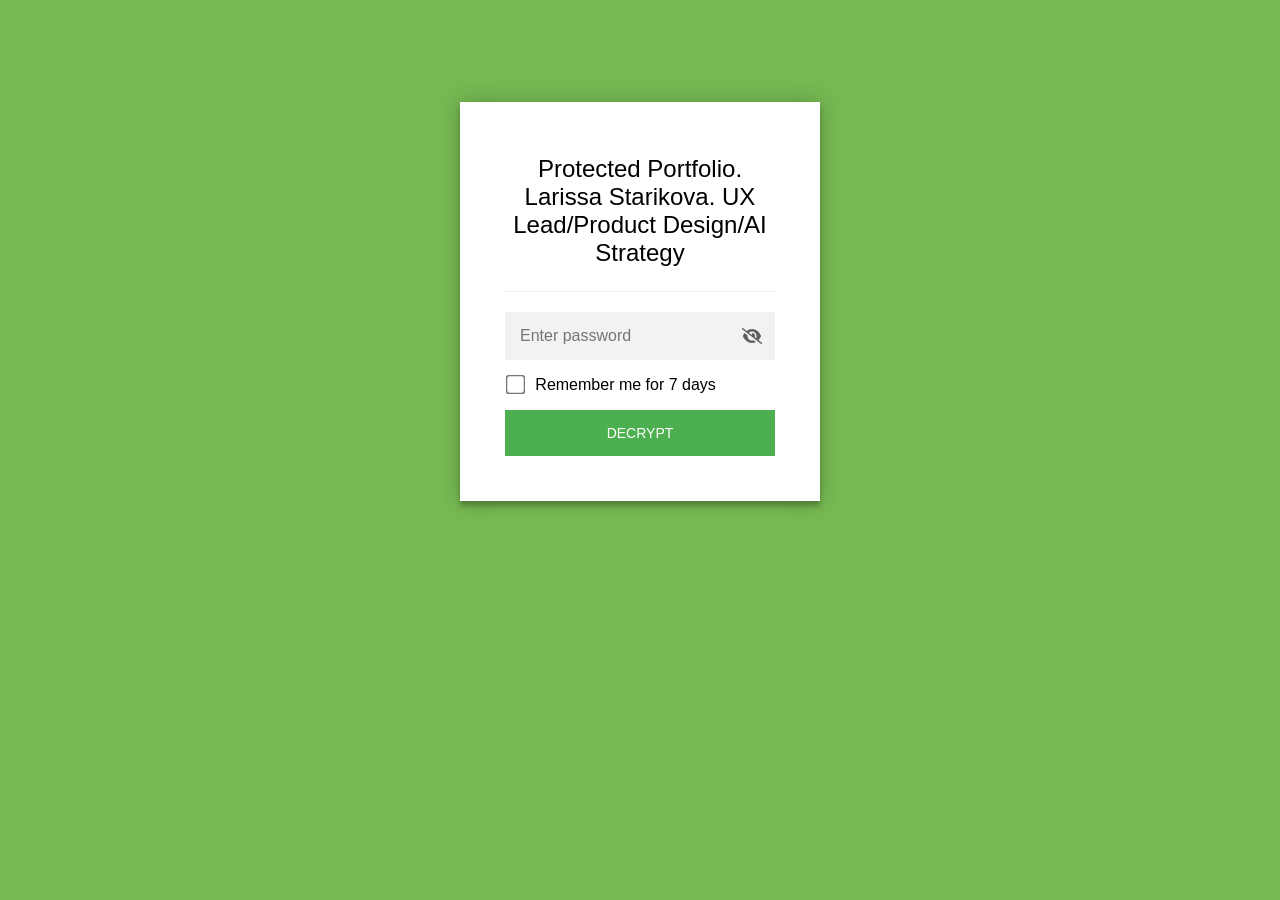
==== commit c17392ae: "password 2. May 24" ====
--- a/index.html
+++ b/index.html
@@ -1,319 +1,895 @@
+
 <!DOCTYPE html>
-<html lang="en">
-<head>
-    <meta charset="UTF-8">
-    <meta name="viewport" content="width=device-width, initial-scale=1.0">
-    <meta name="description" content="UX portfolio of Larissa Starikova — Senior UX Manager and Principal Designer. 20+ years across AI, enterprise, finance, healthcare, and media.">
-    <title>Larissa Starikova | UX Portfolio</title>
-    <link rel="stylesheet" href="css/style.css">
-    <style>
-        /* Page-specific styles for About hero - only text styling, no background overrides */
-        /* Background properties (color and texture) come from global css/style.css */
-        .about-hero {
-            color: #ffffff;
-            padding: 3.2rem 1.25rem;
-            text-align: center;
-        }
-        
-        .about-hero__inner {
-            max-width: var(--max-w);
-            margin: 0 auto;
-        }
-        
-        .about-hero__copy {
-            max-width: 760px;
-            margin: 0 auto;
-        }
-        
-        .about-hero__header {
-            font-size: clamp(1.4rem, 2.5vw, 1.75rem);
-            font-weight: 700;
-            color: #ffffff;
-            margin: 0 0 1rem;
-            letter-spacing: -0.01em;
-            line-height: 1.3;
-        }
-        
-        .about-hero__lead {
-            font-size: 1.1rem;
-            line-height: 1.6;
-            color: #D9E8E9;
-            margin: 0 0 1rem;
-        }
-        
-        .about-hero__email {
-            font-size: 1rem;
-            line-height: 1.6;
-            color: #D9E8E9;
-            margin: 0;
-        }
-        
-        .about-hero__links {
-            font-size: 1rem;
-            line-height: 1.6;
-            color: #D9E8E9;
-            margin: 0.5rem 0 0;
-        }
-        
-        .about-hero__links a {
-            color: #D9E8E9;
-            text-decoration: underline;
-            text-underline-offset: 2px;
-        }
-        
-        .about-hero__links a:hover {
-            color: #ffffff;
-            text-decoration: underline;
-        }
-        
-        .about-hero__email a {
-            color: #D9E8E9;
-            text-decoration: underline;
-            text-underline-offset: 2px;
-        }
-        
-        .about-hero__email a:hover {
-            color: #ffffff;
-            text-decoration: underline;
-        }
-        
-        /* Reduce padding on about sections by 20% only */
-        .about-section {
-            padding: 3.2rem 1.25rem;
-        }
-        
-        .about-section__head {
-            text-align: center;
-            margin-bottom: 2rem;
-        }
-        
-        /* Add border to all cards */
-        .about-card {
-            background: #ffffff;
-            border-radius: 12px;
-            padding: 1.5rem 1.4rem 1.6rem;
-            box-shadow: 0 1px 2px rgba(20, 35, 37, 0.04), 0 4px 14px rgba(20, 35, 37, 0.05);
-            transition: transform 0.25s var(--ease), box-shadow 0.25s var(--ease);
-            border: 1px solid rgba(0, 0, 0, 0.3);
-        }
-        
-        .about-card:hover {
-            transform: translateY(-2px);
-            box-shadow: 0 1px 2px rgba(20, 35, 37, 0.05), 0 10px 24px rgba(20, 35, 37, 0.08);
-        }
-        
-        /* Override card header line-height to reduce space between wrapped lines */
-        .about-card__title {
-            line-height: 1.3;
-        }
-    </style>
-</head>
-<body>
-
-    <a class="skip-link" href="#main">Skip to content</a>
-
-    <!-- Main Navigation -->
-    <nav class="main-nav" aria-label="Primary">
-        <div class="main-nav__inner">
-            <div style="display:flex; align-items:center; gap:.25rem;">
-                <button id="menu-toggle" class="menu-toggle" aria-label="Open menu" aria-controls="mobile-menu" aria-expanded="false">
-                    <svg xmlns="http://www.w3.org/2000/svg" viewBox="0 0 24 24" fill="none" stroke="currentColor" stroke-width="2" stroke-linecap="round" stroke-linejoin="round" aria-hidden="true">
-                        <line x1="4" y1="6" x2="20" y2="6"></line>
-                        <line x1="4" y1="12" x2="20" y2="12"></line>
-                        <line x1="4" y1="18" x2="20" y2="18"></line>
-                    </svg>
-                </button>
-                <a href="index.html" class="main-nav__brand" style="text-decoration:none; color:inherit;">
-                    Larissa Starikova
-                    <span class="main-nav__brand-divider" style="color: rgb(255, 255, 255); opacity: 0.8">| UX Portfolio</span>
-                </a>
-            </div>
-
-            <ul class="main-nav__links" role="menubar">
-                <li role="none"><a href="index.html" role="menuitem" class="main-nav__link is-active" aria-current="page">About</a></li>
-                <li role="none"><a href="design-ai.html" role="menuitem" class="main-nav__link">Design With AI</a></li>
-                <li role="none"><a href="selected-work/" role="menuitem" class="main-nav__link">Selected Work</a></li>
-                <li role="none"><a href="use-cases/" role="menuitem" class="main-nav__link">Use Cases &amp; Process</a></li>
-            </ul>
-
-            <div class="main-nav__social" aria-label="External profiles">
-                <a class="social-link" href="https://www.linkedin.com/in/larissastarikova/" target="_blank" rel="noopener noreferrer" aria-label="LinkedIn">
-                    <img src="images/shared/linkedin-logo.svg" alt="LinkedIn" class="social-icon">
-                </a>
-                <a class="social-link" href="https://www.behance.net/deeporange" target="_blank" rel="noopener noreferrer" aria-label="Behance">
-                    <img src="images/shared/behance-good.png" alt="Behance" class="social-icon">
-                </a>
-                <a class="social-link" href="https://vimeo.com/deeporange/videos" target="_blank" rel="noopener noreferrer" aria-label="Vimeo">
-                    <img src="images/shared/vimeo-logo.svg" alt="Vimeo" class="social-icon">
-                </a>
-                <a class="social-link" href="mailto:larissastar@outlook.com" aria-label="Email">
-                    <img src="images/shared/email-icon.svg" alt="Email" class="social-icon">
-                </a>
+<html class="staticrypt-html">
+    <head>
+        <meta charset="utf-8" />
+        <title>Protected Portfolio. Larissa Starikova. UX Lead/Product Design/AI Strategy</title>
+        <meta name="viewport" content="width=device-width, initial-scale=1" />
+
+        <!-- do not cache this page -->
+        <meta http-equiv="cache-control" content="max-age=0" />
+        <meta http-equiv="cache-control" content="no-cache" />
+        <meta http-equiv="expires" content="0" />
+        <meta http-equiv="expires" content="Tue, 01 Jan 1980 1:00:00 GMT" />
+        <meta http-equiv="pragma" content="no-cache" />
+
+        <style>
+            .staticrypt-hr {
+                margin-top: 20px;
+                margin-bottom: 20px;
+                border: 0;
+                border-top: 1px solid #eee;
+            }
+
+            .staticrypt-page {
+                width: 360px;
+                padding: 8% 0 0;
+                margin: auto;
+                box-sizing: border-box;
+            }
+
+            .staticrypt-form {
+                position: relative;
+                z-index: 1;
+                background: #ffffff;
+                max-width: 360px;
+                margin: 0 auto 100px;
+                padding: 45px;
+                text-align: center;
+                box-shadow: 0 0 20px 0 rgba(0, 0, 0, 0.2), 0 5px 5px 0 rgba(0, 0, 0, 0.24);
+            }
+
+            .staticrypt-form input[type="password"],
+            input[type="text"] {
+                background: inherit;
+                border: 0;
+                box-sizing: border-box; /* This ensures padding is included in the total width */
+                font-size: 14px;
+                outline: 0;
+                padding: 15px 30px 15px 15px; /* Adjust the padding to ensure there is space for the icon */
+                width: 100%;
+            }
+
+            .staticrypt-password-container {
+                position: relative;
+                outline: 0;
+                background: #f2f2f2;
+                width: 100%;
+                border: 0;
+                margin: 0 0 15px;
+                box-sizing: border-box;
+            }
+
+            .staticrypt-toggle-password-visibility {
+                cursor: pointer;
+                height: 20px;
+                opacity: 60%;
+                padding: 13px;
+                position: absolute;
+                right: 0;
+                top: 50%;
+                transform: translateY(-50%);
+                width: 20px;
+            }
+
+            .staticrypt-form .staticrypt-decrypt-button {
+                text-transform: uppercase;
+                outline: 0;
+                background: #4CAF50;
+                width: 100%;
+                border: 0;
+                padding: 15px;
+                color: #ffffff;
+                font-size: 14px;
+                cursor: pointer;
+            }
+
+            .staticrypt-form .staticrypt-decrypt-button:hover,
+            .staticrypt-form .staticrypt-decrypt-button:active,
+            .staticrypt-form .staticrypt-decrypt-button:focus {
+                background: #4CAF50;
+                filter: brightness(92%);
+            }
+
+            .staticrypt-html {
+                height: 100%;
+            }
+
+            .staticrypt-body {
+                height: 100%;
+                margin: 0;
+            }
+
+            .staticrypt-content {
+                height: 100%;
+                margin-bottom: 1em;
+                background: #76B852;
+                font-family: "Arial", sans-serif;
+                -webkit-font-smoothing: antialiased;
+                -moz-osx-font-smoothing: grayscale;
+            }
+
+            .staticrypt-instructions {
+                margin-top: -1em;
+                margin-bottom: 1em;
+            }
+
+            .staticrypt-title {
+                font-size: 1.5em;
+            }
+
+            label.staticrypt-remember {
+                display: flex;
+                align-items: center;
+                margin-bottom: 1em;
+            }
+
+            .staticrypt-remember input[type="checkbox"] {
+                transform: scale(1.5);
+                margin-right: 1em;
+            }
+
+            .hidden {
+                display: none !important;
+            }
+
+            .staticrypt-spinner-container {
+                height: 100%;
+                display: flex;
+                align-items: center;
+                justify-content: center;
+            }
+
+            .staticrypt-spinner {
+                display: inline-block;
+                width: 2rem;
+                height: 2rem;
+                vertical-align: text-bottom;
+                border: 0.25em solid gray;
+                border-right-color: transparent;
+                border-radius: 50%;
+                -webkit-animation: spinner-border 0.75s linear infinite;
+                animation: spinner-border 0.75s linear infinite;
+                animation-duration: 0.75s;
+                animation-timing-function: linear;
+                animation-delay: 0s;
+                animation-iteration-count: infinite;
+                animation-direction: normal;
+                animation-fill-mode: none;
+                animation-play-state: running;
+                animation-name: spinner-border;
+            }
+
+            @keyframes spinner-border {
+                100% {
+                    transform: rotate(360deg);
+                }
+            }
+
+            @media screen and (-webkit-min-device-pixel-ratio: 0) {
+                .staticrypt-form input[type="password"],
+                input[type="text"] {
+                    font-size: 16px;
+                }
+            }
+        </style>
+    </head>
+
+    <body class="staticrypt-body">
+        <div id="staticrypt_loading" class="staticrypt-spinner-container">
+            <div class="staticrypt-spinner"></div>
+        </div>
+
+        <div id="staticrypt_content" class="staticrypt-content hidden">
+            <div class="staticrypt-page">
+                <div class="staticrypt-form">
+                    <div class="staticrypt-instructions">
+                        <p class="staticrypt-title">Protected Portfolio. Larissa Starikova. UX Lead/Product Design/AI Strategy</p>
+                        <p></p>
+                    </div>
+
+                    <hr class="staticrypt-hr" />
+
+                    <form id="staticrypt-form" action="#" method="post">
+                        <div class="staticrypt-password-container">
+                            <input
+                                id="staticrypt-password"
+                                type="password"
+                                name="password"
+                                placeholder="Enter password"
+                                autofocus
+                            />
+
+                            <img
+                                class="staticrypt-toggle-password-visibility"
+                                alt="template_toggle_show"
+                                title="template_toggle_show"
+                                src="[data-uri]"
+                            />
+                        </div>
+
+                        <label id="staticrypt-remember-label" class="staticrypt-remember hidden">
+                            <input id="staticrypt-remember" type="checkbox" name="remember" />
+                            Remember me for 7 days
+                        </label>
+
+                        <input type="submit" class="staticrypt-decrypt-button" value="DECRYPT" />
+                    </form>
+                </div>
             </div>
         </div>
-    </nav>
-
-    <!-- Mobile Menu -->
-    <div id="mobile-menu" class="mobile-menu" role="dialog" aria-modal="true" aria-label="Site menu">
-        <div class="mobile-menu__head">
-            <div class="mobile-menu__brand">
-                <div class="mobile-menu__brand-name">Larissa Starikova</div>
-                <div class="mobile-menu__brand-sub">UX Portfolio</div>
-            </div>
-            <button id="mobile-menu-close" class="mobile-menu__close" aria-label="Close menu">
-                <svg xmlns="http://www.w3.org/2000/svg" width="24" height="24" viewBox="0 0 24 24" fill="none" stroke="currentColor" stroke-width="2" stroke-linecap="round" stroke-linejoin="round" aria-hidden="true">
-                    <line x1="18" y1="6" x2="6" y2="18"></line>
-                    <line x1="6" y1="6" x2="18" y2="18"></line>
-                </svg>
-            </button>
-        </div>
-        <ul class="mobile-menu__list">
-            <li><a href="index.html" class="mobile-menu__link is-active" aria-current="page">About</a></li>
-            <li><a href="design-ai.html" class="mobile-menu__link">Design With AI</a></li>
-            <li><a href="selected-work/" class="mobile-menu__link">Selected Work</a></li>
-            <li><a href="use-cases/" class="mobile-menu__link">Use Cases &amp; Process</a></li>
-        </ul>
-    </div>
-
-    <!-- Main Content - About Page -->
-    <main id="main">
-
-        <!-- About Hero - background color and texture come from global CSS -->
-        <section class="about-hero">
-            <div class="about-hero__inner">
-                <div class="about-hero__copy">
-                    <h1 class="about-hero__header">About</h1>
-                    <p class="about-hero__lead">I'm an award-winning UX lead with 20+ years of experience across a wide range of industries, with a recent focus on integrating AI into modern design workflows. This portfolio was built using a combination of AI tools for coding and content.</p>
-                    <p class="about-hero__links">You can also explore my earlier work on <a href="https://www.behance.net/deeporange" target="_blank" rel="noopener noreferrer">Behance</a> and review my <a href="https://www.linkedin.com/in/larissastarikova/" target="_blank" rel="noopener noreferrer">LinkedIn profile</a>, recommendations and connect with me.</p>
-                    <p class="about-hero__email">Email: <a href="mailto:larissastar@outlook.com">larissastar@outlook.com</a></p>
-                </div>
-            </div>
-        </section>
-
-        <!-- Section: Design Leader (textures come from global CSS) -->
-        <section class="about-section about-section--leader" aria-labelledby="leader-title">
-            <div class="about-section__inner">
-                <header class="about-section__head">
-                    <h2 class="about-section__title" id="leader-title">Design Leader</h2>
-                </header>
-
-                <div class="about-cards about-cards--5">
-                    <article class="about-card">
-                        <div class="about-card__icon about-card__icon--mint" aria-hidden="true">
-                            <svg viewBox="0 0 24 24" width="22" height="22" fill="none" stroke="currentColor" stroke-width="1.8" stroke-linecap="round" stroke-linejoin="round"><path d="M12 2v6"></path><path d="M5 9l7 7 7-7"></path><path d="M5 21h14"></path></svg>
-                        </div>
-                        <h3 class="about-card__title">7 Years Leadership</h3>
-                        <p class="about-card__text">Leading design teams with strategic vision and operational excellence.</p>
-                    </article>
-
-                    <article class="about-card">
-                        <div class="about-card__icon about-card__icon--peach" aria-hidden="true">
-                            <svg viewBox="0 0 24 24" width="22" height="22" fill="none" stroke="currentColor" stroke-width="1.8" stroke-linecap="round" stroke-linejoin="round"><circle cx="9" cy="8" r="3"></circle><circle cx="17" cy="9" r="2.2"></circle><path d="M3 20c0-3.5 2.7-6 6-6s6 2.5 6 6"></path><path d="M15 20c0-2.3 1.5-4 3-4s3 1.7 3 4"></path></svg>
-                        </div>
-                        <h3 class="about-card__title">Led Multiple Teams</h3>
-                        <p class="about-card__text">Across Oracle Cloud Infrastructure including Central UX, AI &amp; Big Data products, and Design System Operations &mdash; one of five UX managers in a 50+ designer org, later sole lead through restructuring.</p>
-                    </article>
-
-                    <article class="about-card">
-                        <div class="about-card__icon about-card__icon--cream" aria-hidden="true">
-                            <svg viewBox="0 0 24 24" width="22" height="22" fill="none" stroke="currentColor" stroke-width="1.8" stroke-linecap="round" stroke-linejoin="round"><circle cx="12" cy="8" r="4"></circle><path d="M4 21c0-4 4-7 8-7s8 3 8 7"></path></svg>
-                        </div>
-                        <h3 class="about-card__title">Managed 7&ndash;10 Designers</h3>
-                        <p class="about-card__text">Mentoring and developing senior, mid-level, and junior designers.</p>
-                    </article>
-
-                    <article class="about-card">
-                        <div class="about-card__icon about-card__icon--blue" aria-hidden="true">
-                            <svg viewBox="0 0 24 24" width="22" height="22" fill="none" stroke="currentColor" stroke-width="1.8" stroke-linecap="round" stroke-linejoin="round"><rect x="3" y="4" width="7" height="7" rx="1.5"></rect><rect x="14" y="4" width="7" height="7" rx="1.5"></rect><rect x="3" y="13" width="7" height="7" rx="1.5"></rect><rect x="14" y="13" width="7" height="7" rx="1.5"></rect></svg>
-                        </div>
-                        <h3 class="about-card__title">UX Strategy for 200+ Products</h3>
-                        <p class="about-card__text">Owned UX delivery across Oracle Cloud services, mobile apps, and non-OCI products. Migration to templated frameworks cut delivery time <strong>30%</strong> and lifted satisfaction <strong>35%</strong>.</p>
-                    </article>
-
-                    <article class="about-card">
-                        <div class="about-card__icon about-card__icon--mint" aria-hidden="true">
-                            <svg viewBox="0 0 24 24" width="22" height="22" fill="none" stroke="currentColor" stroke-width="1.8" stroke-linecap="round" stroke-linejoin="round"><path d="M12 2v3"></path><path d="M12 19v3"></path><path d="M2 12h3"></path><path d="M19 12h3"></path><circle cx="12" cy="12" r="5"></circle></svg>
-                        </div>
-                        <h3 class="about-card__title">AI Integration</h3>
-                        <p class="about-card__text">Founded an AI exploration program for designers and Product Management. Integrating AI tools into workflows since 2025.</p>
-                    </article>
-                </div>
-            </div>
-        </section>
-
-        <!-- Section: Senior Principal Designer (textures come from global CSS) -->
-        <section class="about-section about-section--principal" aria-labelledby="principal-title">
-            <div class="about-section__inner">
-                <header class="about-section__head">
-                    <h2 class="about-section__title" id="principal-title">Senior Principal Designer</h2>
-                </header>
-
-                <div class="about-cards about-cards--4">
-                    <article class="about-card">
-                        <div class="about-card__icon about-card__icon--peach" aria-hidden="true">
-                            <svg viewBox="0 0 24 24" width="22" height="22" fill="none" stroke="currentColor" stroke-width="1.8" stroke-linecap="round" stroke-linejoin="round"><circle cx="12" cy="12" r="9"></circle><path d="M3 12h18"></path><path d="M12 3a14 14 0 0 1 0 18"></path><path d="M12 3a14 14 0 0 0 0 18"></path></svg>
-                        </div>
-                        <h3 class="about-card__title">Diverse Industries</h3>
-                        <p class="about-card__text">Including AI, Cloud, Supply Chain Management, Finance, SaaS, Media &amp; Government.</p>
-                    </article>
-
-                    <article class="about-card">
-                        <div class="about-card__icon about-card__icon--mint" aria-hidden="true">
-                            <svg viewBox="0 0 24 24" width="22" height="22" fill="none" stroke="currentColor" stroke-width="1.8" stroke-linecap="round" stroke-linejoin="round"><path d="M3 7l9-4 9 4-9 4-9-4z"></path><path d="M3 12l9 4 9-4"></path><path d="M3 17l9 4 9-4"></path></svg>
-                        </div>
-                        <h3 class="about-card__title">End-to-End UX Process</h3>
-                        <p class="about-card__text">Discovery, research, flows, interviews and surveys, prototyping, design systems and templates, handoff and QA. AI integration into UX processes.</p>
-                    </article>
-
-                    <article class="about-card">
-                        <div class="about-card__icon about-card__icon--cream" aria-hidden="true">
-                            <svg viewBox="0 0 24 24" width="22" height="22" fill="none" stroke="currentColor" stroke-width="1.8" stroke-linecap="round" stroke-linejoin="round"><circle cx="12" cy="9" r="6"></circle><path d="M9 14l-2 7 5-3 5 3-2-7"></path></svg>
-                        </div>
-                        <h3 class="about-card__title">Multiple Awards</h3>
-                        <p class="about-card__text">3 Emmy Awards, 1 PROMAX Gold, 7 Telly Awards.</p>
-                    </article>
-
-                    <article class="about-card">
-                        <div class="about-card__icon about-card__icon--blue" aria-hidden="true">
-                            <svg viewBox="0 0 24 24" width="22" height="22" fill="none" stroke="currentColor" stroke-width="1.8" stroke-linecap="round" stroke-linejoin="round"><path d="M3 9l9-5 9 5-9 5-9-5z"></path><path d="M6 11v5c0 1.7 2.7 3 6 3s6-1.3 6-3v-5"></path></svg>
-                        </div>
-                        <h3 class="about-card__title">Parsons School of Design</h3>
-                        <p class="about-card__text">Premier class education from a world-class institution.</p>
-                    </article>
-                </div>
-            </div>
-        </section>
-
-    </main>
-
-    <!-- Footer -->
-    <footer class="site-footer" aria-labelledby="footer-title">
-        <div class="site-footer__band">
-            <h2 id="footer-title" class="site-footer__title">Let's work together</h2>
-            <p class="site-footer__text">Check out my older <a class="footer-style-link" href="https://www.behance.net/deeporange" target="_blank" rel="noopener noreferrer">Behance Portfolio</a>, <a class="footer-style-link" href="https://www.linkedin.com/in/larissastarikova/" target="_blank" rel="noopener noreferrer">LinkedIn profile</a> and motion graphics on <a class="footer-style-link" href="https://vimeo.com/deeporange/videos" target="_blank" rel="noopener noreferrer">Vimeo</a>.<br>Resume is available upon request.<br>Looking forward to connecting!</p>
-
-            <div class="site-footer__social" aria-label="Get in touch">
-                <a class="social-link" href="https://www.linkedin.com/in/larissastarikova/" target="_blank" rel="noopener noreferrer" aria-label="LinkedIn">
-                    <img src="images/shared/linkedin-logo.svg" alt="LinkedIn" class="social-icon">
-                </a>
-                <a class="social-link" href="https://www.behance.net/deeporange" target="_blank" rel="noopener noreferrer" aria-label="Behance">
-                    <img src="images/shared/behance-good.png" alt="Behance" class="social-icon">
-                </a>
-                <a class="social-link" href="https://vimeo.com/deeporange/videos" target="_blank" rel="noopener noreferrer" aria-label="Vimeo">
-                    <img src="images/shared/vimeo-logo.svg" alt="Vimeo" class="social-icon">
-                </a>
-                <a class="social-link" href="mailto:larissastar@outlook.com" aria-label="Email">
-                    <img src="images/shared/email-icon.svg" alt="Email" class="social-icon">
-                </a>
-            </div>
-        </div>
-        <div class="site-footer__meta">
-            <p class="site-footer__disclaimer">All work presented here was created for my employers and is protected by copyright. It is shared here for viewing purposes only.</p>
-            <p class="site-footer__copyright">&copy; 2026 Larissa Starikova · UX Lead &amp; AI Strategist / Senior Principal Designer</p>
-        </div>
-    </footer>
-
-    <!-- Shared Main Script -->
-    <script src="js/main.js" defer></script>
-</body>
-</html>+
+        <script>
+            // these variables will be filled when generating the file - the template format is 'variable_name'
+            const staticryptInitiator = 
+            ((function(){
+  const exports = {};
+  const cryptoEngine = ((function(){
+  const exports = {};
+  const { subtle } = crypto;
+
+const IV_BITS = 16 * 8;
+const HEX_BITS = 4;
+const ENCRYPTION_ALGO = "AES-CBC";
+
+/**
+ * Translates between utf8 encoded hexadecimal strings
+ * and Uint8Array bytes.
+ */
+const HexEncoder = {
+    /**
+     * hex string -> bytes
+     * @param {string} hexString
+     * @returns {Uint8Array}
+     */
+    parse: function (hexString) {
+        if (hexString.length % 2 !== 0) throw "Invalid hexString";
+        const arrayBuffer = new Uint8Array(hexString.length / 2);
+
+        for (let i = 0; i < hexString.length; i += 2) {
+            const byteValue = parseInt(hexString.substring(i, i + 2), 16);
+            if (isNaN(byteValue)) {
+                throw "Invalid hexString";
+            }
+            arrayBuffer[i / 2] = byteValue;
+        }
+        return arrayBuffer;
+    },
+
+    /**
+     * bytes -> hex string
+     * @param {Uint8Array} bytes
+     * @returns {string}
+     */
+    stringify: function (bytes) {
+        const hexBytes = [];
+
+        for (let i = 0; i < bytes.length; ++i) {
+            let byteString = bytes[i].toString(16);
+            if (byteString.length < 2) {
+                byteString = "0" + byteString;
+            }
+            hexBytes.push(byteString);
+        }
+        return hexBytes.join("");
+    },
+};
+
+/**
+ * Translates between utf8 strings and Uint8Array bytes.
+ */
+const UTF8Encoder = {
+    parse: function (str) {
+        return new TextEncoder().encode(str);
+    },
+
+    stringify: function (bytes) {
+        return new TextDecoder().decode(bytes);
+    },
+};
+
+/**
+ * Salt and encrypt a msg with a password.
+ */
+async function encrypt(msg, hashedPassword) {
+    // Must be 16 bytes, unpredictable, and preferably cryptographically random. However, it need not be secret.
+    // https://developer.mozilla.org/en-US/docs/Web/API/SubtleCrypto/encrypt#parameters
+    const iv = crypto.getRandomValues(new Uint8Array(IV_BITS / 8));
+
+    const key = await subtle.importKey("raw", HexEncoder.parse(hashedPassword), ENCRYPTION_ALGO, false, ["encrypt"]);
+
+    const encrypted = await subtle.encrypt(
+        {
+            name: ENCRYPTION_ALGO,
+            iv: iv,
+        },
+        key,
+        UTF8Encoder.parse(msg)
+    );
+
+    // iv will be 32 hex characters, we prepend it to the ciphertext for use in decryption
+    return HexEncoder.stringify(iv) + HexEncoder.stringify(new Uint8Array(encrypted));
+}
+exports.encrypt = encrypt;
+
+/**
+ * Decrypt a salted msg using a password.
+ *
+ * @param {string} encryptedMsg
+ * @param {string} hashedPassword
+ * @returns {Promise<string>}
+ */
+async function decrypt(encryptedMsg, hashedPassword) {
+    const ivLength = IV_BITS / HEX_BITS;
+    const iv = HexEncoder.parse(encryptedMsg.substring(0, ivLength));
+    const encrypted = encryptedMsg.substring(ivLength);
+
+    const key = await subtle.importKey("raw", HexEncoder.parse(hashedPassword), ENCRYPTION_ALGO, false, ["decrypt"]);
+
+    const outBuffer = await subtle.decrypt(
+        {
+            name: ENCRYPTION_ALGO,
+            iv: iv,
+        },
+        key,
+        HexEncoder.parse(encrypted)
+    );
+
+    return UTF8Encoder.stringify(new Uint8Array(outBuffer));
+}
+exports.decrypt = decrypt;
+
+/**
+ * Salt and hash the password so it can be stored in localStorage without opening a password reuse vulnerability.
+ *
+ * @param {string} password
+ * @param {string} salt
+ * @returns {Promise<string>}
+ */
+async function hashPassword(password, salt) {
+    // we hash the password in multiple steps, each adding more iterations. This is because we used to allow less
+    // iterations, so for backward compatibility reasons, we need to support going from that to more iterations.
+    let hashedPassword = await hashLegacyRound(password, salt);
+
+    hashedPassword = await hashSecondRound(hashedPassword, salt);
+
+    return hashThirdRound(hashedPassword, salt);
+}
+exports.hashPassword = hashPassword;
+
+/**
+ * This hashes the password with 1k iterations. This is a low number, we need this function to support backwards
+ * compatibility.
+ *
+ * @param {string} password
+ * @param {string} salt
+ * @returns {Promise<string>}
+ */
+function hashLegacyRound(password, salt) {
+    return pbkdf2(password, salt, 1000, "SHA-1");
+}
+exports.hashLegacyRound = hashLegacyRound;
+
+/**
+ * Add a second round of iterations. This is because we used to use 1k, so for backwards compatibility with
+ * remember-me/autodecrypt links, we need to support going from that to more iterations.
+ *
+ * @param hashedPassword
+ * @param salt
+ * @returns {Promise<string>}
+ */
+function hashSecondRound(hashedPassword, salt) {
+    return pbkdf2(hashedPassword, salt, 14000, "SHA-256");
+}
+exports.hashSecondRound = hashSecondRound;
+
+/**
+ * Add a third round of iterations to bring total number to 600k. This is because we used to use 1k, then 15k, so for
+ * backwards compatibility with remember-me/autodecrypt links, we need to support going from that to more iterations.
+ *
+ * @param hashedPassword
+ * @param salt
+ * @returns {Promise<string>}
+ */
+function hashThirdRound(hashedPassword, salt) {
+    return pbkdf2(hashedPassword, salt, 585000, "SHA-256");
+}
+exports.hashThirdRound = hashThirdRound;
+
+/**
+ * Salt and hash the password so it can be stored in localStorage without opening a password reuse vulnerability.
+ *
+ * @param {string} password
+ * @param {string} salt
+ * @param {int} iterations
+ * @param {string} hashAlgorithm
+ * @returns {Promise<string>}
+ */
+async function pbkdf2(password, salt, iterations, hashAlgorithm) {
+    const key = await subtle.importKey("raw", UTF8Encoder.parse(password), "PBKDF2", false, ["deriveBits"]);
+
+    const keyBytes = await subtle.deriveBits(
+        {
+            name: "PBKDF2",
+            hash: hashAlgorithm,
+            iterations,
+            salt: UTF8Encoder.parse(salt),
+        },
+        key,
+        256
+    );
+
+    return HexEncoder.stringify(new Uint8Array(keyBytes));
+}
+
+function generateRandomSalt() {
+    const bytes = crypto.getRandomValues(new Uint8Array(128 / 8));
+
+    return HexEncoder.stringify(new Uint8Array(bytes));
+}
+exports.generateRandomSalt = generateRandomSalt;
+
+async function signMessage(hashedPassword, message) {
+    const key = await subtle.importKey(
+        "raw",
+        HexEncoder.parse(hashedPassword),
+        {
+            name: "HMAC",
+            hash: "SHA-256",
+        },
+        false,
+        ["sign"]
+    );
+    const signature = await subtle.sign("HMAC", key, UTF8Encoder.parse(message));
+
+    return HexEncoder.stringify(new Uint8Array(signature));
+}
+exports.signMessage = signMessage;
+
+function getRandomAlphanum() {
+    const possibleCharacters = "abcdefghijklmnopqrstuvwxyzABCDEFGHIJKLMNOPQRSTUVWXYZ0123456789";
+
+    let byteArray;
+    let parsedInt;
+
+    // Keep generating new random bytes until we get a value that falls
+    // within a range that can be evenly divided by possibleCharacters.length
+    do {
+        byteArray = crypto.getRandomValues(new Uint8Array(1));
+        // extract the lowest byte to get an int from 0 to 255 (probably unnecessary, since we're only generating 1 byte)
+        parsedInt = byteArray[0] & 0xff;
+    } while (parsedInt >= 256 - (256 % possibleCharacters.length));
+
+    // Take the modulo of the parsed integer to get a random number between 0 and totalLength - 1
+    const randomIndex = parsedInt % possibleCharacters.length;
+
+    return possibleCharacters[randomIndex];
+}
+
+/**
+ * Generate a random string of a given length.
+ *
+ * @param {int} length
+ * @returns {string}
+ */
+function generateRandomString(length) {
+    let randomString = "";
+
+    for (let i = 0; i < length; i++) {
+        randomString += getRandomAlphanum();
+    }
+
+    return randomString;
+}
+exports.generateRandomString = generateRandomString;
+
+  return exports;
+})());
+const codec = ((function(){
+  const exports = {};
+  /**
+ * Initialize the codec with the provided cryptoEngine - this return functions to encode and decode messages.
+ *
+ * @param cryptoEngine - the engine to use for encryption / decryption
+ */
+function init(cryptoEngine) {
+    const exports = {};
+
+    /**
+     * Top-level function for encoding a message.
+     * Includes password hashing, encryption, and signing.
+     *
+     * @param {string} msg
+     * @param {string} password
+     * @param {string} salt
+     *
+     * @returns {string} The encoded text
+     */
+    async function encode(msg, password, salt) {
+        const hashedPassword = await cryptoEngine.hashPassword(password, salt);
+
+        const encrypted = await cryptoEngine.encrypt(msg, hashedPassword);
+
+        // we use the hashed password in the HMAC because this is effectively what will be used a password (so we can store
+        // it in localStorage safely, we don't use the clear text password)
+        const hmac = await cryptoEngine.signMessage(hashedPassword, encrypted);
+
+        return hmac + encrypted;
+    }
+    exports.encode = encode;
+
+    /**
+     * Encode using a password that has already been hashed. This is useful to encode multiple messages in a row, that way
+     * we don't need to hash the password multiple times.
+     *
+     * @param {string} msg
+     * @param {string} hashedPassword
+     *
+     * @returns {string} The encoded text
+     */
+    async function encodeWithHashedPassword(msg, hashedPassword) {
+        const encrypted = await cryptoEngine.encrypt(msg, hashedPassword);
+
+        // we use the hashed password in the HMAC because this is effectively what will be used a password (so we can store
+        // it in localStorage safely, we don't use the clear text password)
+        const hmac = await cryptoEngine.signMessage(hashedPassword, encrypted);
+
+        return hmac + encrypted;
+    }
+    exports.encodeWithHashedPassword = encodeWithHashedPassword;
+
+    /**
+     * Top-level function for decoding a message.
+     * Includes signature check and decryption.
+     *
+     * @param {string} signedMsg
+     * @param {string} hashedPassword
+     * @param {string} salt
+     * @param {int} backwardCompatibleAttempt
+     * @param {string} originalPassword
+     *
+     * @returns {Object} {success: true, decoded: string} | {success: false, message: string}
+     */
+    async function decode(signedMsg, hashedPassword, salt, backwardCompatibleAttempt = 0, originalPassword = "") {
+        const encryptedHMAC = signedMsg.substring(0, 64);
+        const encryptedMsg = signedMsg.substring(64);
+        const decryptedHMAC = await cryptoEngine.signMessage(hashedPassword, encryptedMsg);
+
+        if (decryptedHMAC !== encryptedHMAC) {
+            // we have been raising the number of iterations in the hashing algorithm multiple times, so to support the old
+            // remember-me/autodecrypt links we need to try bringing the old hashes up to speed.
+            originalPassword = originalPassword || hashedPassword;
+            if (backwardCompatibleAttempt === 0) {
+                const updatedHashedPassword = await cryptoEngine.hashThirdRound(originalPassword, salt);
+
+                return decode(signedMsg, updatedHashedPassword, salt, backwardCompatibleAttempt + 1, originalPassword);
+            }
+            if (backwardCompatibleAttempt === 1) {
+                let updatedHashedPassword = await cryptoEngine.hashSecondRound(originalPassword, salt);
+                updatedHashedPassword = await cryptoEngine.hashThirdRound(updatedHashedPassword, salt);
+
+                return decode(signedMsg, updatedHashedPassword, salt, backwardCompatibleAttempt + 1, originalPassword);
+            }
+
+            return { success: false, message: "Signature mismatch" };
+        }
+
+        return {
+            success: true,
+            decoded: await cryptoEngine.decrypt(encryptedMsg, hashedPassword),
+        };
+    }
+    exports.decode = decode;
+
+    return exports;
+}
+exports.init = init;
+
+  return exports;
+})());
+const decode = codec.init(cryptoEngine).decode;
+
+/**
+ * Initialize the staticrypt module, that exposes functions callbable by the password_template.
+ *
+ * @param {{
+ *  staticryptEncryptedMsgUniqueVariableName: string,
+ *  isRememberEnabled: boolean,
+ *  rememberDurationInDays: number,
+ *  staticryptSaltUniqueVariableName: string,
+ * }} staticryptConfig - object of data that is stored on the password_template at encryption time.
+ *
+ * @param {{
+ *  rememberExpirationKey: string,
+ *  rememberPassphraseKey: string,
+ *  replaceHtmlCallback: function,
+ *  clearLocalStorageCallback: function,
+ * }} templateConfig - object of data that can be configured by a custom password_template.
+ */
+function init(staticryptConfig, templateConfig) {
+    const exports = {};
+
+    /**
+     * Decrypt our encrypted page, replace the whole HTML.
+     *
+     * @param {string} hashedPassword
+     * @returns {Promise<boolean>}
+     */
+    async function decryptAndReplaceHtml(hashedPassword) {
+        const { staticryptEncryptedMsgUniqueVariableName, staticryptSaltUniqueVariableName } = staticryptConfig;
+        const { replaceHtmlCallback } = templateConfig;
+
+        const result = await decode(
+            staticryptEncryptedMsgUniqueVariableName,
+            hashedPassword,
+            staticryptSaltUniqueVariableName
+        );
+        if (!result.success) {
+            return false;
+        }
+        const plainHTML = result.decoded;
+
+        // if the user configured a callback call it, otherwise just replace the whole HTML
+        if (typeof replaceHtmlCallback === "function") {
+            replaceHtmlCallback(plainHTML);
+        } else {
+            document.write(plainHTML);
+            document.close();
+        }
+
+        return true;
+    }
+
+    /**
+     * Attempt to decrypt the page and replace the whole HTML.
+     *
+     * @param {string} password
+     * @param {boolean} isRememberChecked
+     *
+     * @returns {Promise<{isSuccessful: boolean, hashedPassword?: string}>} - we return an object, so that if we want to
+     *   expose more information in the future we can do it without breaking the password_template
+     */
+    async function handleDecryptionOfPage(password, isRememberChecked) {
+        const { staticryptSaltUniqueVariableName } = staticryptConfig;
+
+        // decrypt and replace the whole page
+        const hashedPassword = await cryptoEngine.hashPassword(password, staticryptSaltUniqueVariableName);
+        return handleDecryptionOfPageFromHash(hashedPassword, isRememberChecked);
+    }
+    exports.handleDecryptionOfPage = handleDecryptionOfPage;
+
+    async function handleDecryptionOfPageFromHash(hashedPassword, isRememberChecked) {
+        const { isRememberEnabled, rememberDurationInDays } = staticryptConfig;
+        const { rememberExpirationKey, rememberPassphraseKey } = templateConfig;
+
+        const isDecryptionSuccessful = await decryptAndReplaceHtml(hashedPassword);
+
+        if (!isDecryptionSuccessful) {
+            return {
+                isSuccessful: false,
+                hashedPassword,
+            };
+        }
+
+        // remember the hashedPassword and set its expiration if necessary
+        if (isRememberEnabled && isRememberChecked) {
+            window.localStorage.setItem(rememberPassphraseKey, hashedPassword);
+
+            // set the expiration if the duration isn't 0 (meaning no expiration)
+            if (rememberDurationInDays > 0) {
+                window.localStorage.setItem(
+                    rememberExpirationKey,
+                    (new Date().getTime() + rememberDurationInDays * 24 * 60 * 60 * 1000).toString()
+                );
+            }
+        }
+
+        return {
+            isSuccessful: true,
+            hashedPassword,
+        };
+    }
+    exports.handleDecryptionOfPageFromHash = handleDecryptionOfPageFromHash;
+
+    /**
+     * Clear localstorage from staticrypt related values
+     */
+    function clearLocalStorage() {
+        const { clearLocalStorageCallback, rememberExpirationKey, rememberPassphraseKey } = templateConfig;
+
+        if (typeof clearLocalStorageCallback === "function") {
+            clearLocalStorageCallback();
+        } else {
+            localStorage.removeItem(rememberPassphraseKey);
+            localStorage.removeItem(rememberExpirationKey);
+        }
+    }
+
+    async function handleDecryptOnLoad() {
+        let isSuccessful = await decryptOnLoadFromUrl();
+
+        if (!isSuccessful) {
+            isSuccessful = await decryptOnLoadFromRememberMe();
+        }
+
+        return { isSuccessful };
+    }
+    exports.handleDecryptOnLoad = handleDecryptOnLoad;
+
+    /**
+     * Clear storage if we are logging out
+     *
+     * @returns {boolean} - whether we logged out
+     */
+    function logoutIfNeeded() {
+        const logoutKey = "staticrypt_logout";
+
+        // handle logout through query param
+        const queryParams = new URLSearchParams(window.location.search);
+        if (queryParams.has(logoutKey)) {
+            clearLocalStorage();
+            return true;
+        }
+
+        // handle logout through URL fragment
+        const hash = window.location.hash.substring(1);
+        if (hash.includes(logoutKey)) {
+            clearLocalStorage();
+            return true;
+        }
+
+        return false;
+    }
+
+    /**
+     * To be called on load: check if we want to try to decrypt and replace the HTML with the decrypted content, and
+     * try to do it if needed.
+     *
+     * @returns {Promise<boolean>} true if we derypted and replaced the whole page, false otherwise
+     */
+    async function decryptOnLoadFromRememberMe() {
+        const { rememberDurationInDays } = staticryptConfig;
+        const { rememberExpirationKey, rememberPassphraseKey } = templateConfig;
+
+        // if we are login out, terminate
+        if (logoutIfNeeded()) {
+            return false;
+        }
+
+        // if there is expiration configured, check if we're not beyond the expiration
+        if (rememberDurationInDays && rememberDurationInDays > 0) {
+            const expiration = localStorage.getItem(rememberExpirationKey),
+                isExpired = expiration && new Date().getTime() > parseInt(expiration);
+
+            if (isExpired) {
+                clearLocalStorage();
+                return false;
+            }
+        }
+
+        const hashedPassword = localStorage.getItem(rememberPassphraseKey);
+
+        if (hashedPassword) {
+            // try to decrypt
+            const isDecryptionSuccessful = await decryptAndReplaceHtml(hashedPassword);
+
+            // if the decryption is unsuccessful the password might be wrong - silently clear the saved data and let
+            // the user fill the password form again
+            if (!isDecryptionSuccessful) {
+                clearLocalStorage();
+                return false;
+            }
+
+            return true;
+        }
+
+        return false;
+    }
+
+    async function decryptOnLoadFromUrl() {
+        const passwordKey = "staticrypt_pwd";
+        const rememberMeKey = "remember_me";
+
+        // try to get the password from the query param (for backward compatibility - we now want to avoid this method,
+        // since it sends the hashed password to the server which isn't needed)
+        const queryParams = new URLSearchParams(window.location.search);
+        const hashedPasswordQuery = queryParams.get(passwordKey);
+        const rememberMeQuery = queryParams.get(rememberMeKey);
+
+        const urlFragment = window.location.hash.substring(1);
+        // get the password from the url fragment
+        const hashedPasswordRegexMatch = urlFragment.match(new RegExp(passwordKey + "=([^&]*)"));
+        const hashedPasswordFragment = hashedPasswordRegexMatch ? hashedPasswordRegexMatch[1] : null;
+        const rememberMeFragment = urlFragment.includes(rememberMeKey);
+
+        const hashedPassword = hashedPasswordFragment || hashedPasswordQuery;
+        const rememberMe = rememberMeFragment || rememberMeQuery;
+
+        if (hashedPassword) {
+            return handleDecryptionOfPageFromHash(hashedPassword, rememberMe);
+        }
+
+        return false;
+    }
+
+    return exports;
+}
+exports.init = init;
+
+  return exports;
+})());
+        ;
+            const templateError = "template_error",
+                templateToggleAltShow = "template_toggle_show",
+                templateToggleAltHide = "template_toggle_hide",
+                isRememberEnabled = true,
+                staticryptConfig = {"staticryptEncryptedMsgUniqueVariableName":"[base64]","isRememberEnabled":true,"rememberDurationInDays":"7","staticryptSaltUniqueVariableName":"aa624ef770a047dddb8c3975586f98c1"};
+
+            // you can edit these values to customize some of the behavior of StatiCrypt
+            const templateConfig = {
+                rememberExpirationKey: "staticrypt_expiration",
+                rememberPassphraseKey: "staticrypt_passphrase",
+                replaceHtmlCallback: null,
+                clearLocalStorageCallback: null,
+            };
+
+            // init the staticrypt engine
+            const staticrypt = staticryptInitiator.init(staticryptConfig, templateConfig);
+
+            // try to automatically decrypt on load if there is a saved password
+            window.onload = async function () {
+                const { isSuccessful } = await staticrypt.handleDecryptOnLoad();
+
+                // if we didn't decrypt anything on load, show the password prompt. Otherwise the content has already been
+                // replaced, no need to do anything
+                if (!isSuccessful) {
+                    // hide loading screen
+                    document.getElementById("staticrypt_loading").classList.add("hidden");
+                    document.getElementById("staticrypt_content").classList.remove("hidden");
+                    document.getElementById("staticrypt-password").focus();
+
+                    // show the remember me checkbox
+                    if (isRememberEnabled) {
+                        document.getElementById("staticrypt-remember-label").classList.remove("hidden");
+                    }
+                }
+            };
+
+            // toggle password visibility
+            const toggleIcon = document.querySelector(".staticrypt-toggle-password-visibility");
+            // these two icons are coming from FontAwesome
+            const imgSrcEyeClosed =
+                "[data-uri]";
+            const imgSrcEyeOpened =
+                "[data-uri]";
+            toggleIcon.addEventListener("click", function () {
+                const passwordInput = document.getElementById("staticrypt-password");
+                if (passwordInput.type === "password") {
+                    passwordInput.type = "text";
+                    toggleIcon.src = imgSrcEyeOpened;
+                    toggleIcon.alt = templateToggleAltHide;
+                    toggleIcon.title = templateToggleAltHide;
+                } else {
+                    passwordInput.type = "password";
+                    toggleIcon.src = imgSrcEyeClosed;
+                    toggleIcon.alt = templateToggleAltShow;
+                    toggleIcon.title = templateToggleAltShow;
+                }
+            });
+
+            // handle password form submission
+            document.getElementById("staticrypt-form").addEventListener("submit", async function (e) {
+                e.preventDefault();
+
+                const password = document.getElementById("staticrypt-password").value,
+                    isRememberChecked = document.getElementById("staticrypt-remember").checked;
+
+                const { isSuccessful } = await staticrypt.handleDecryptionOfPage(password, isRememberChecked);
+
+                if (!isSuccessful) {
+                    alert(templateError);
+                }
+            });
+        </script>
+    </body>
+</html>
